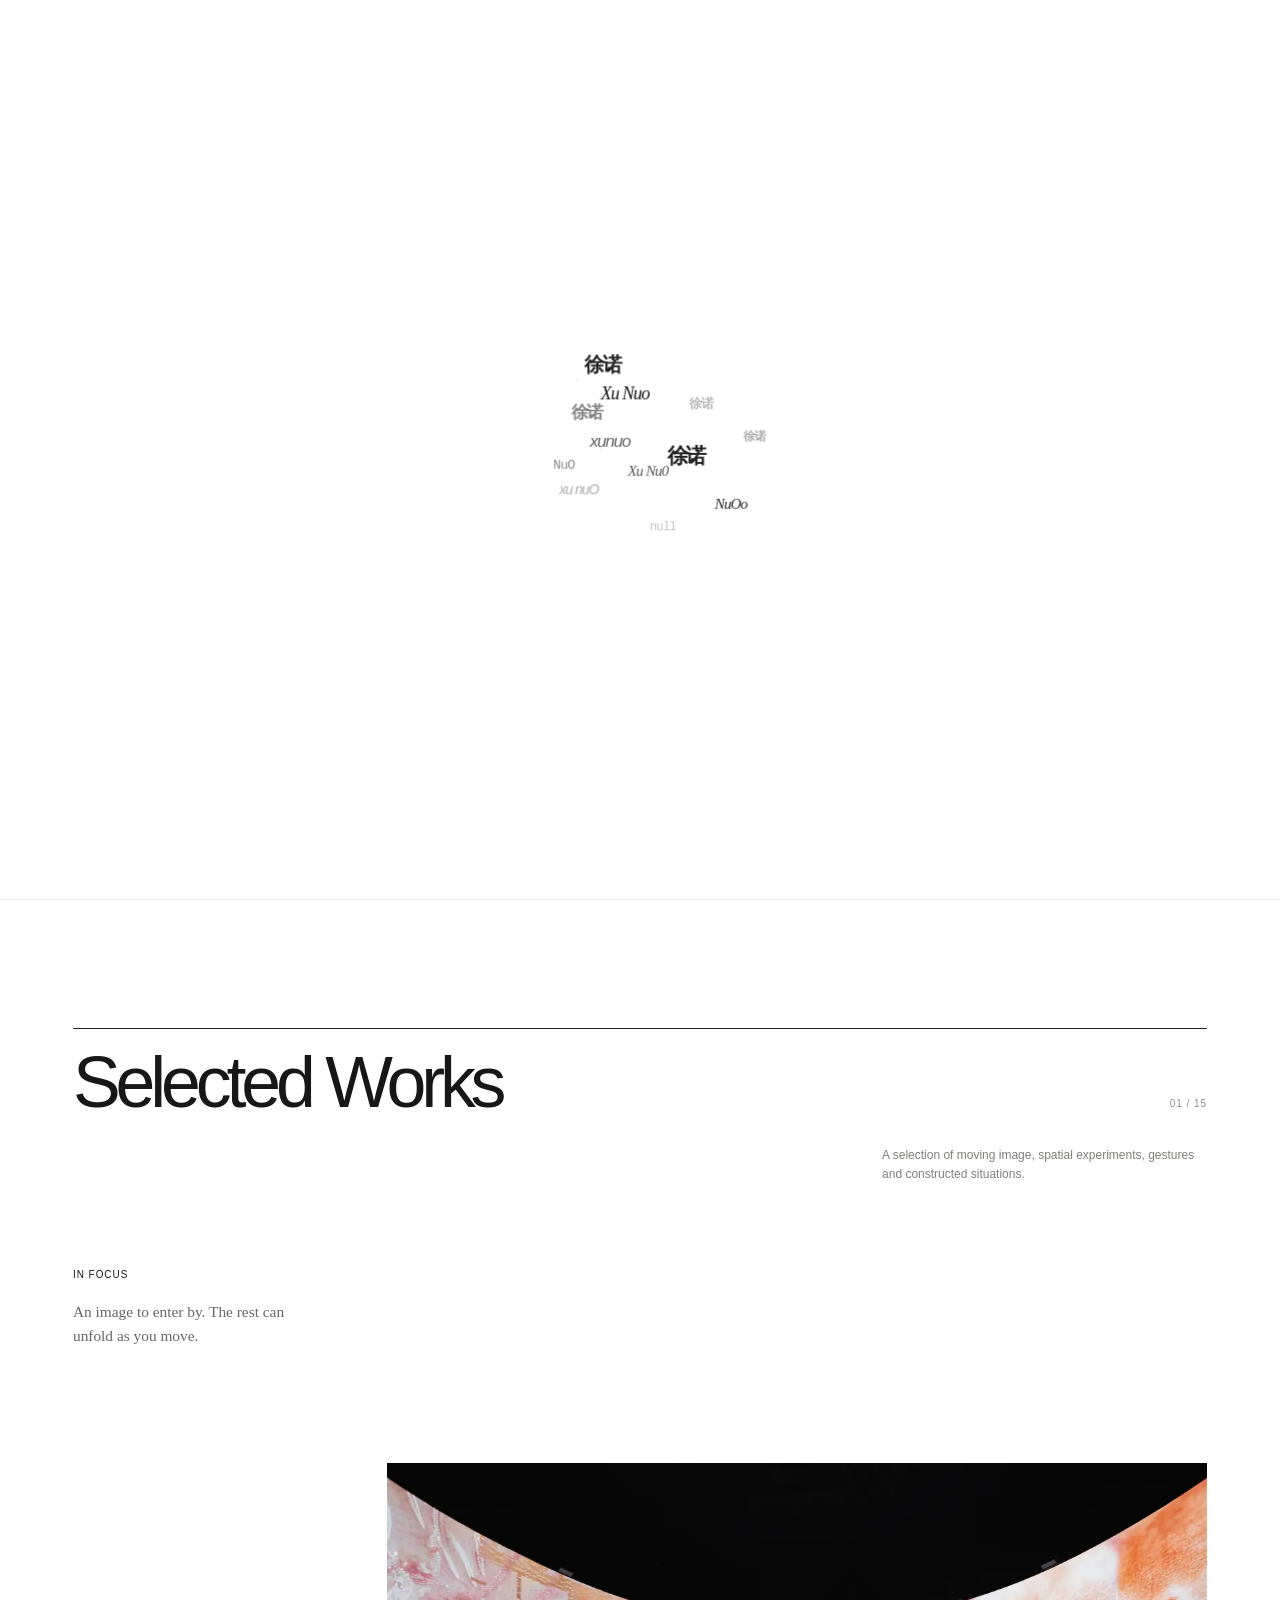
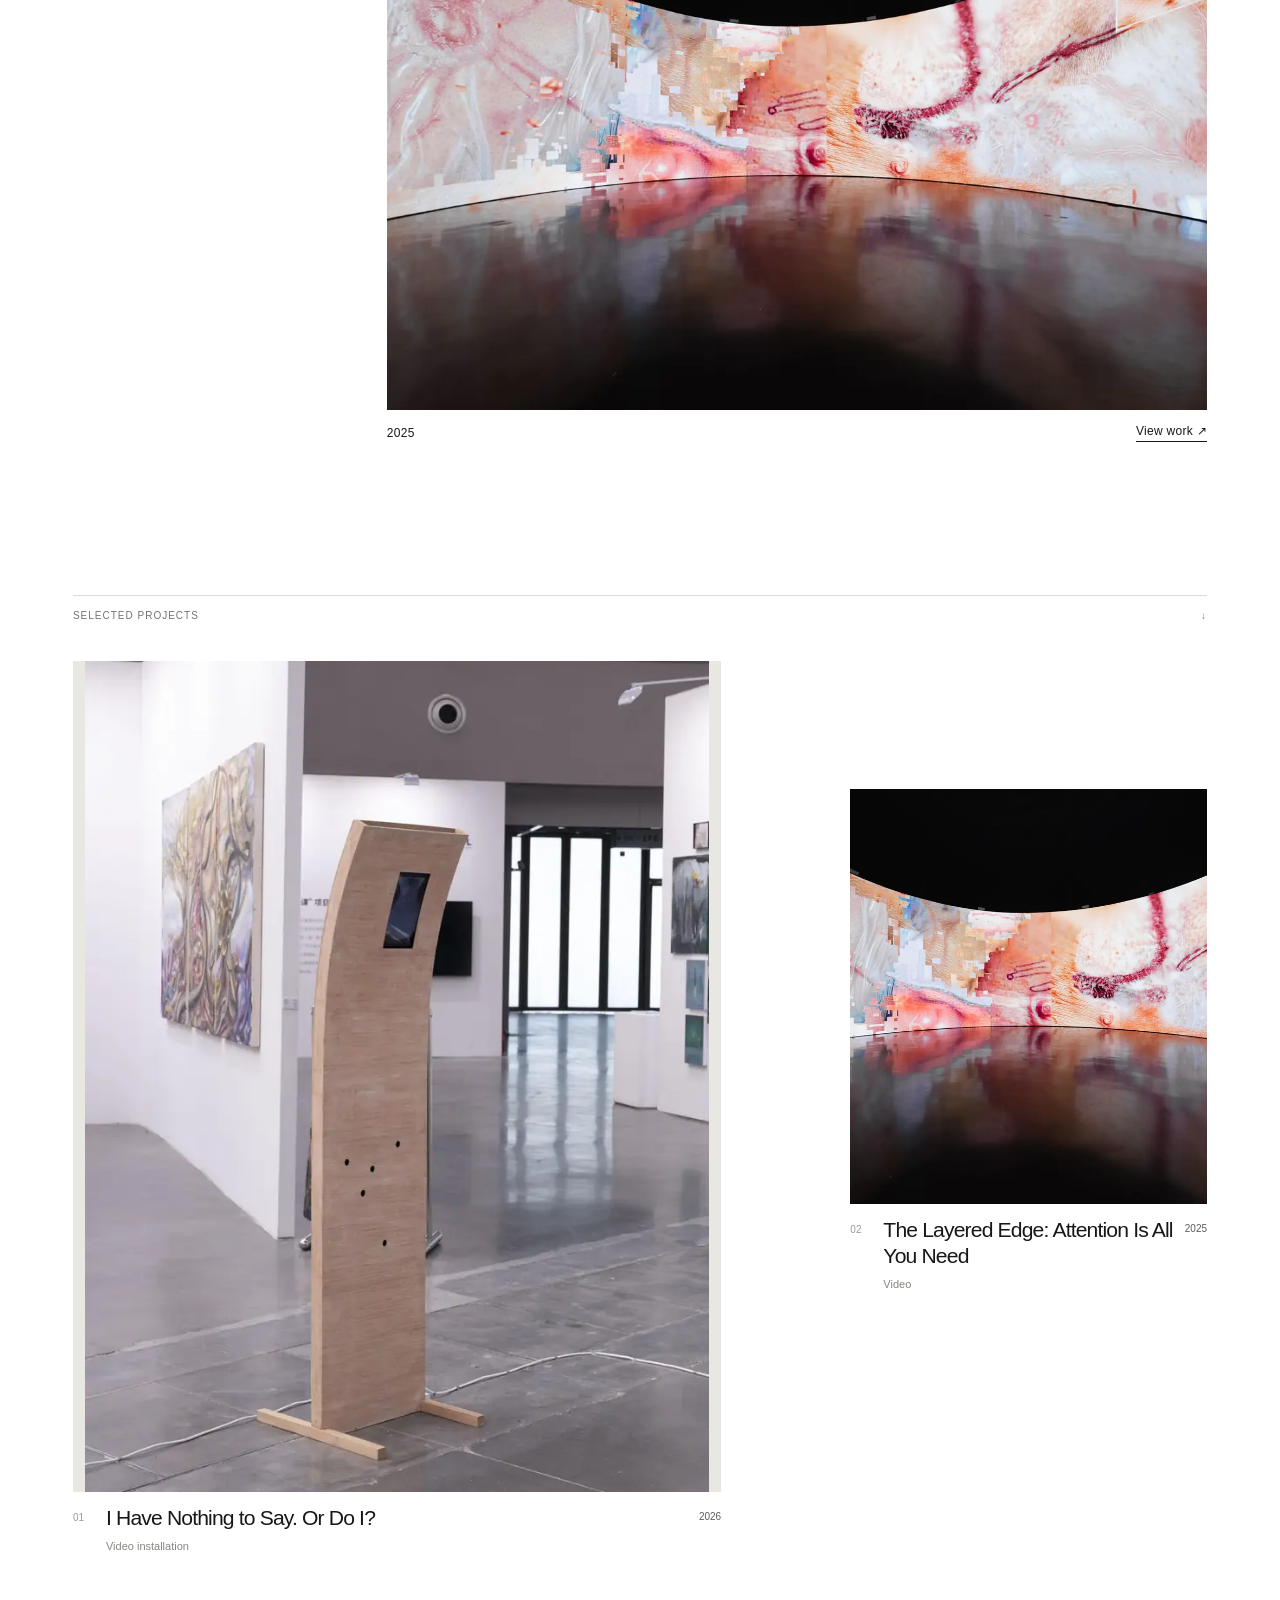
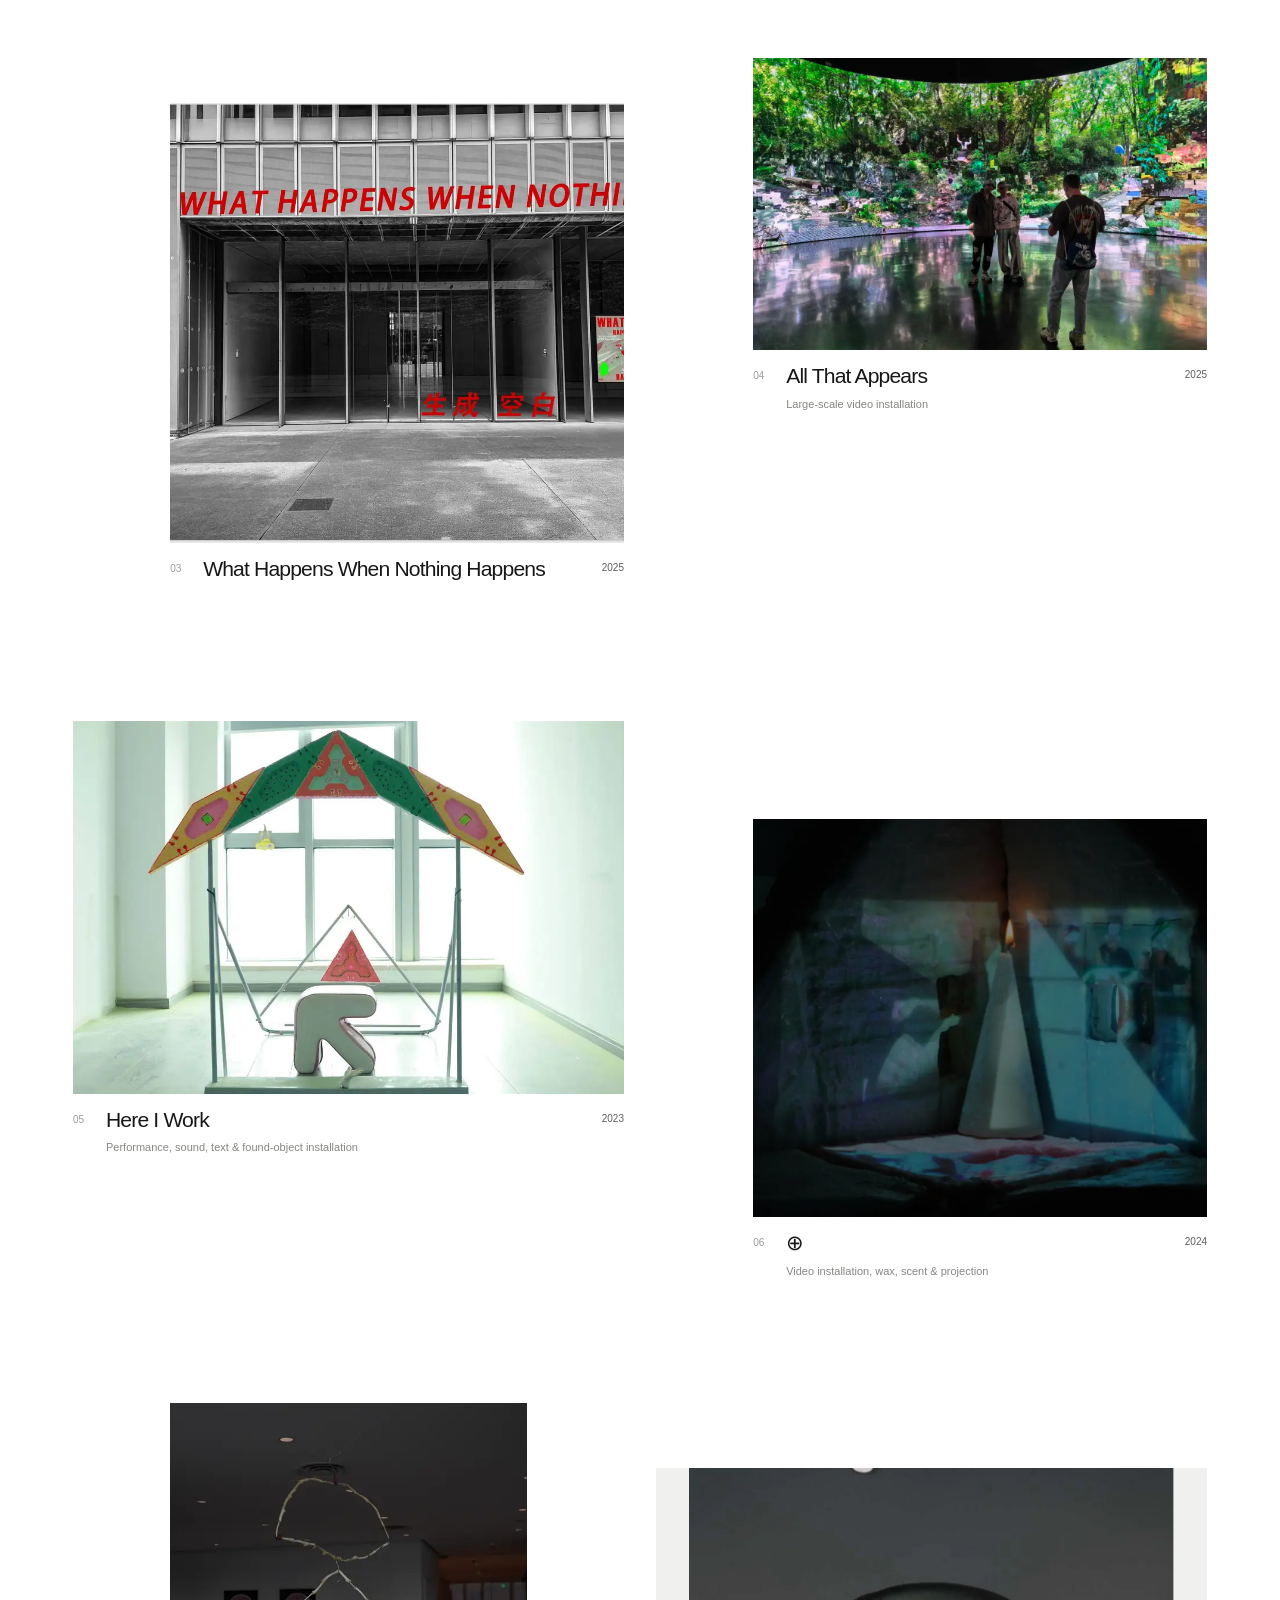
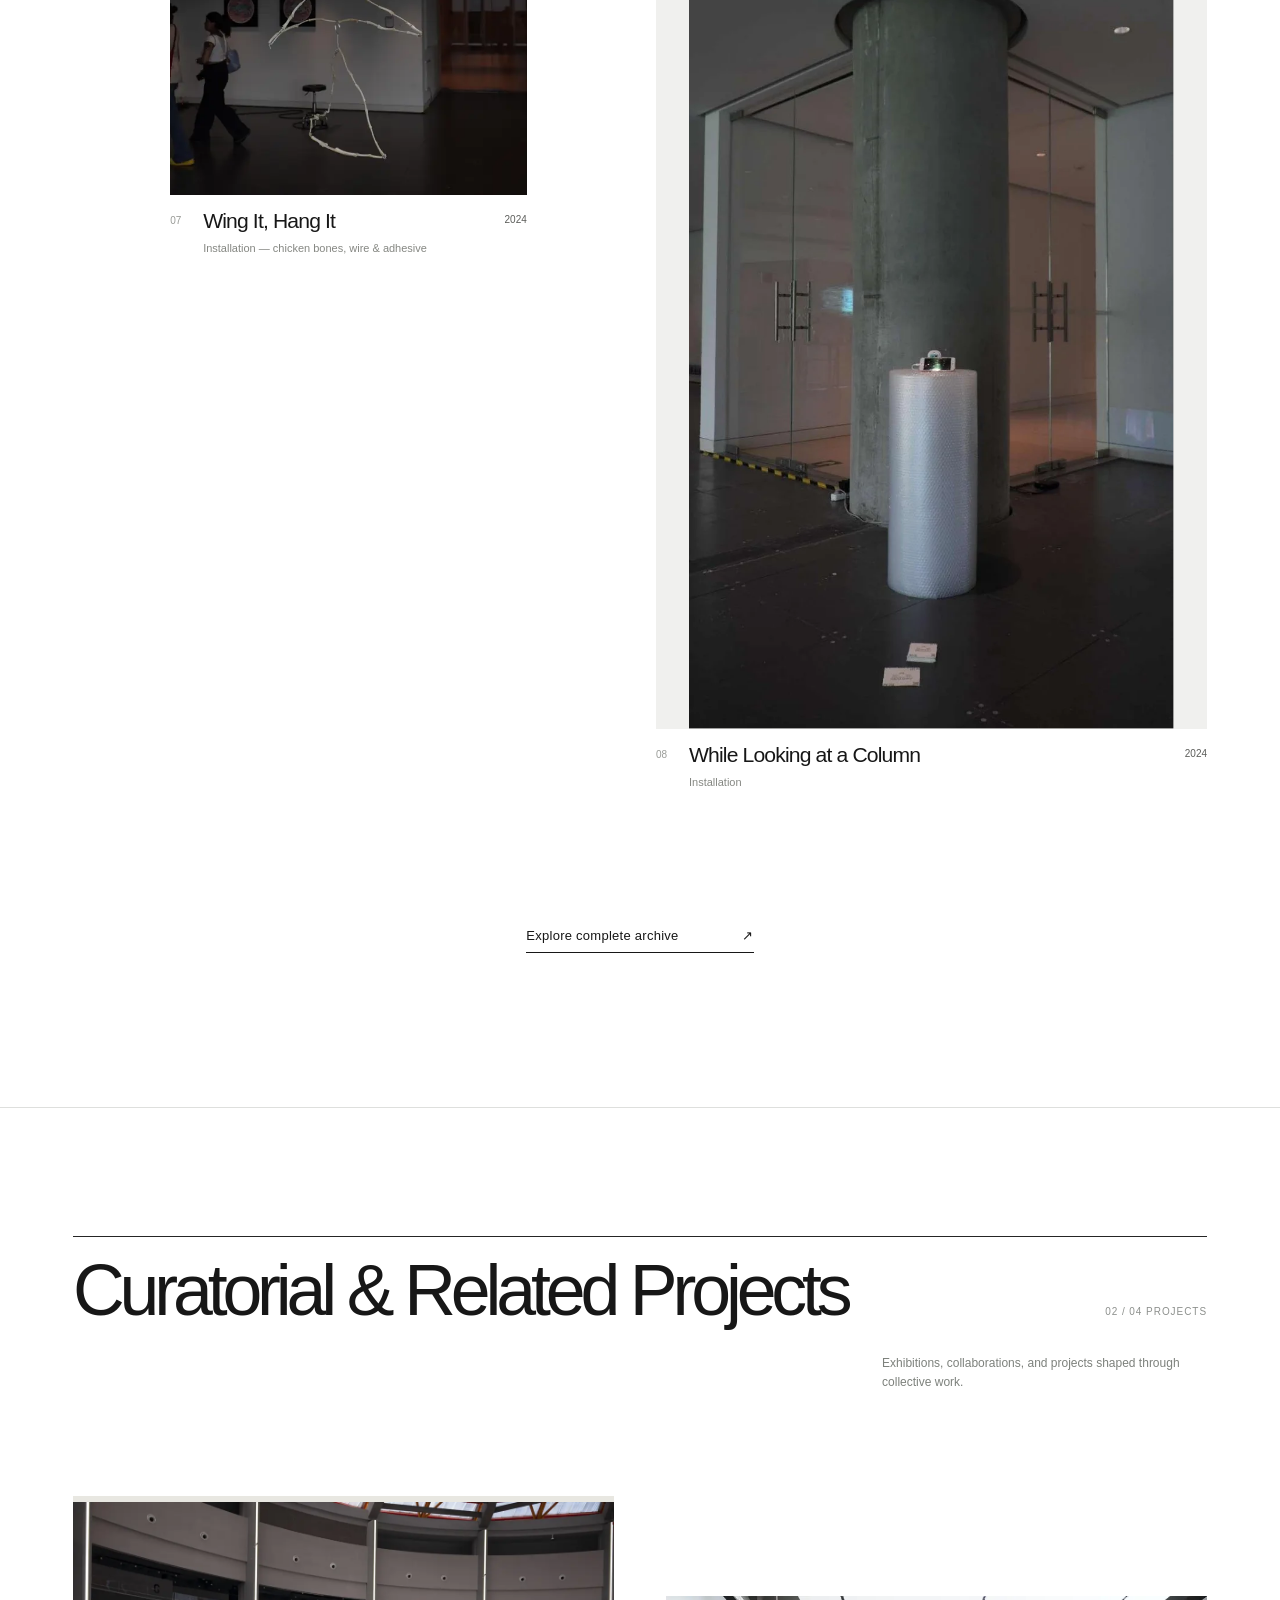
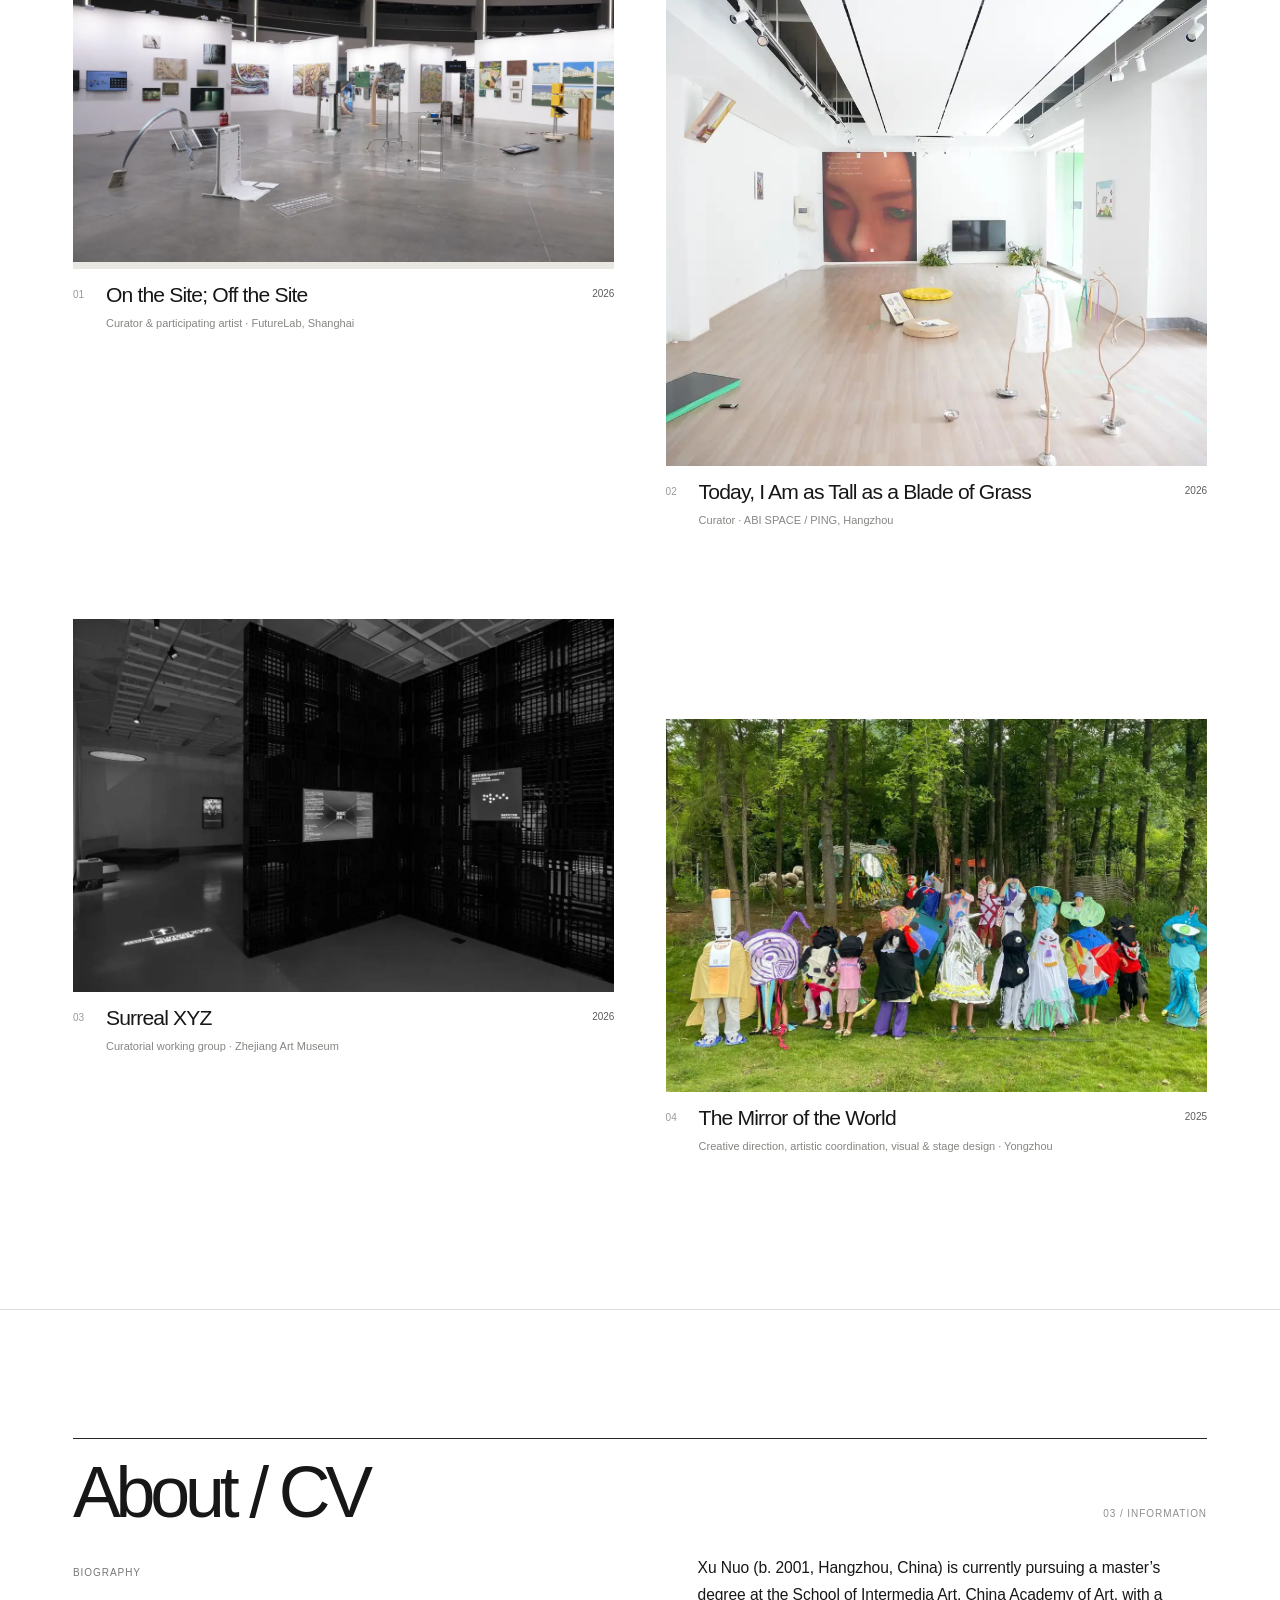
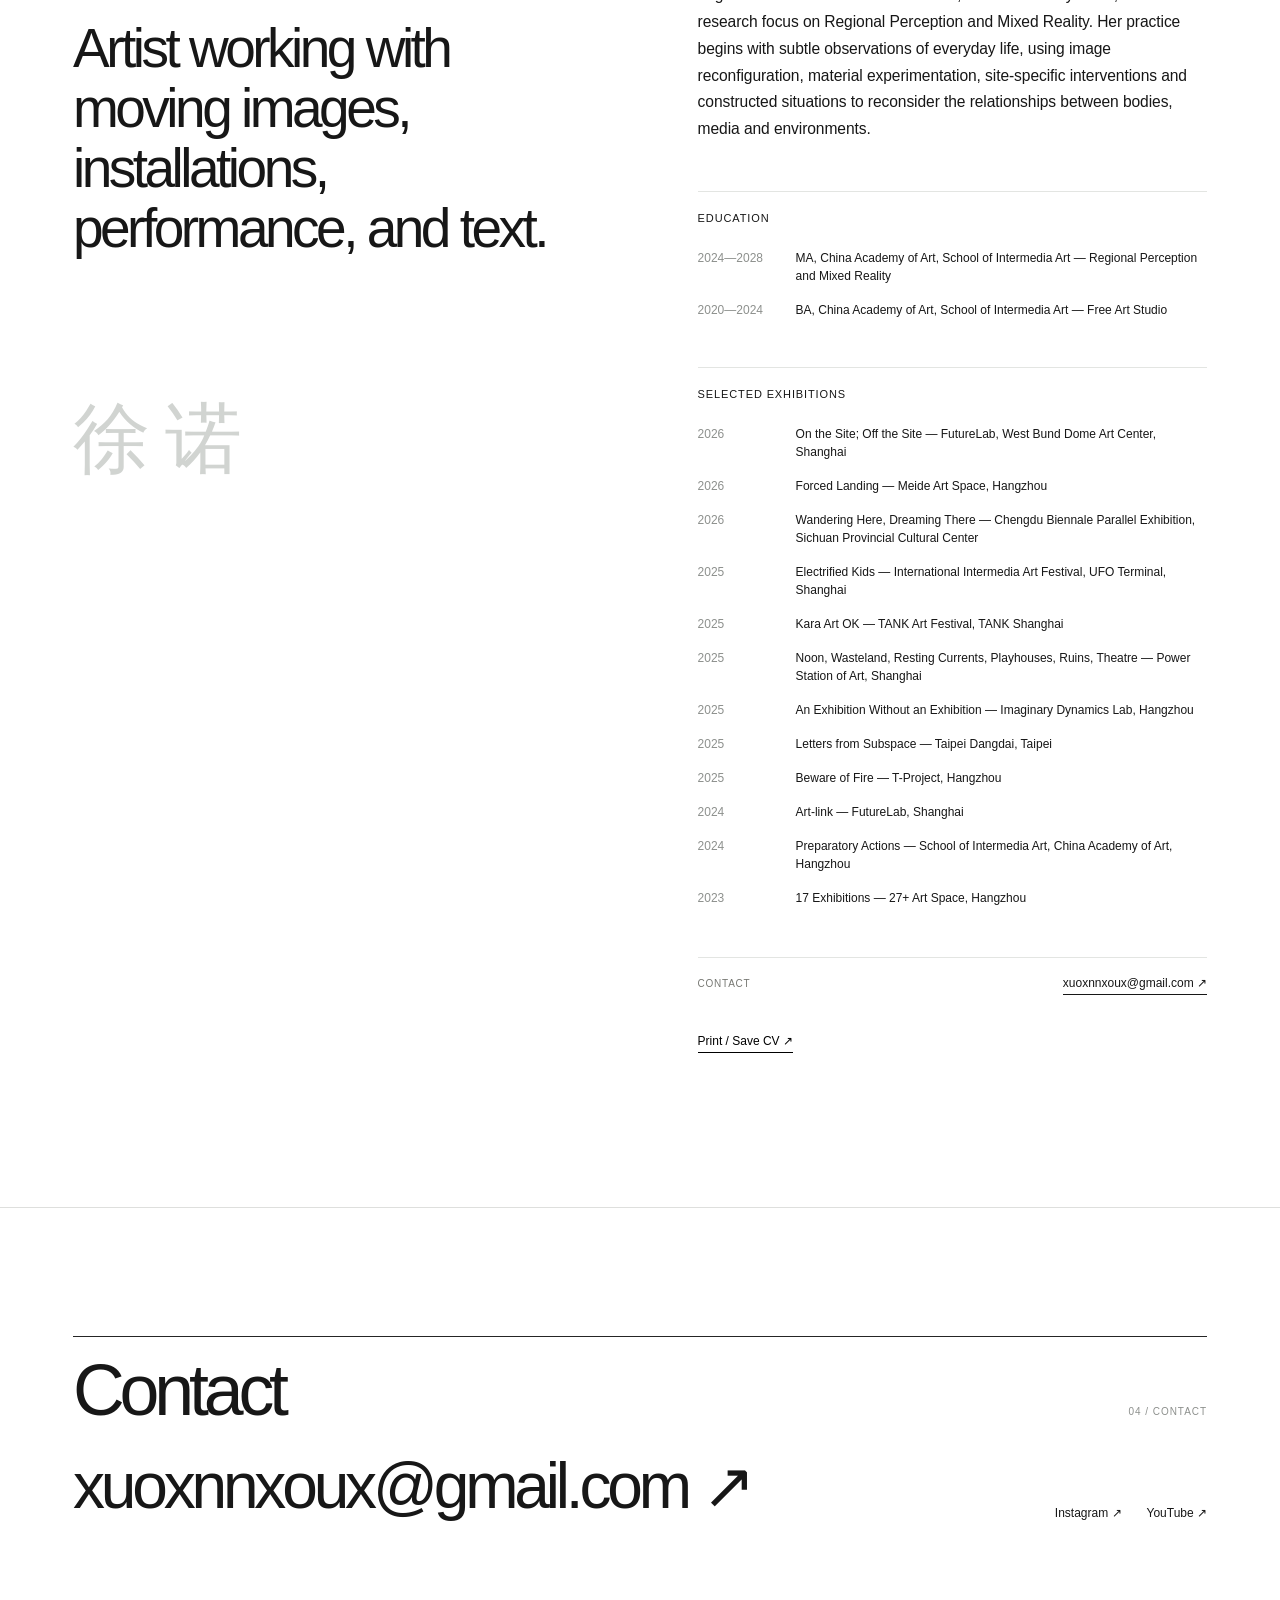
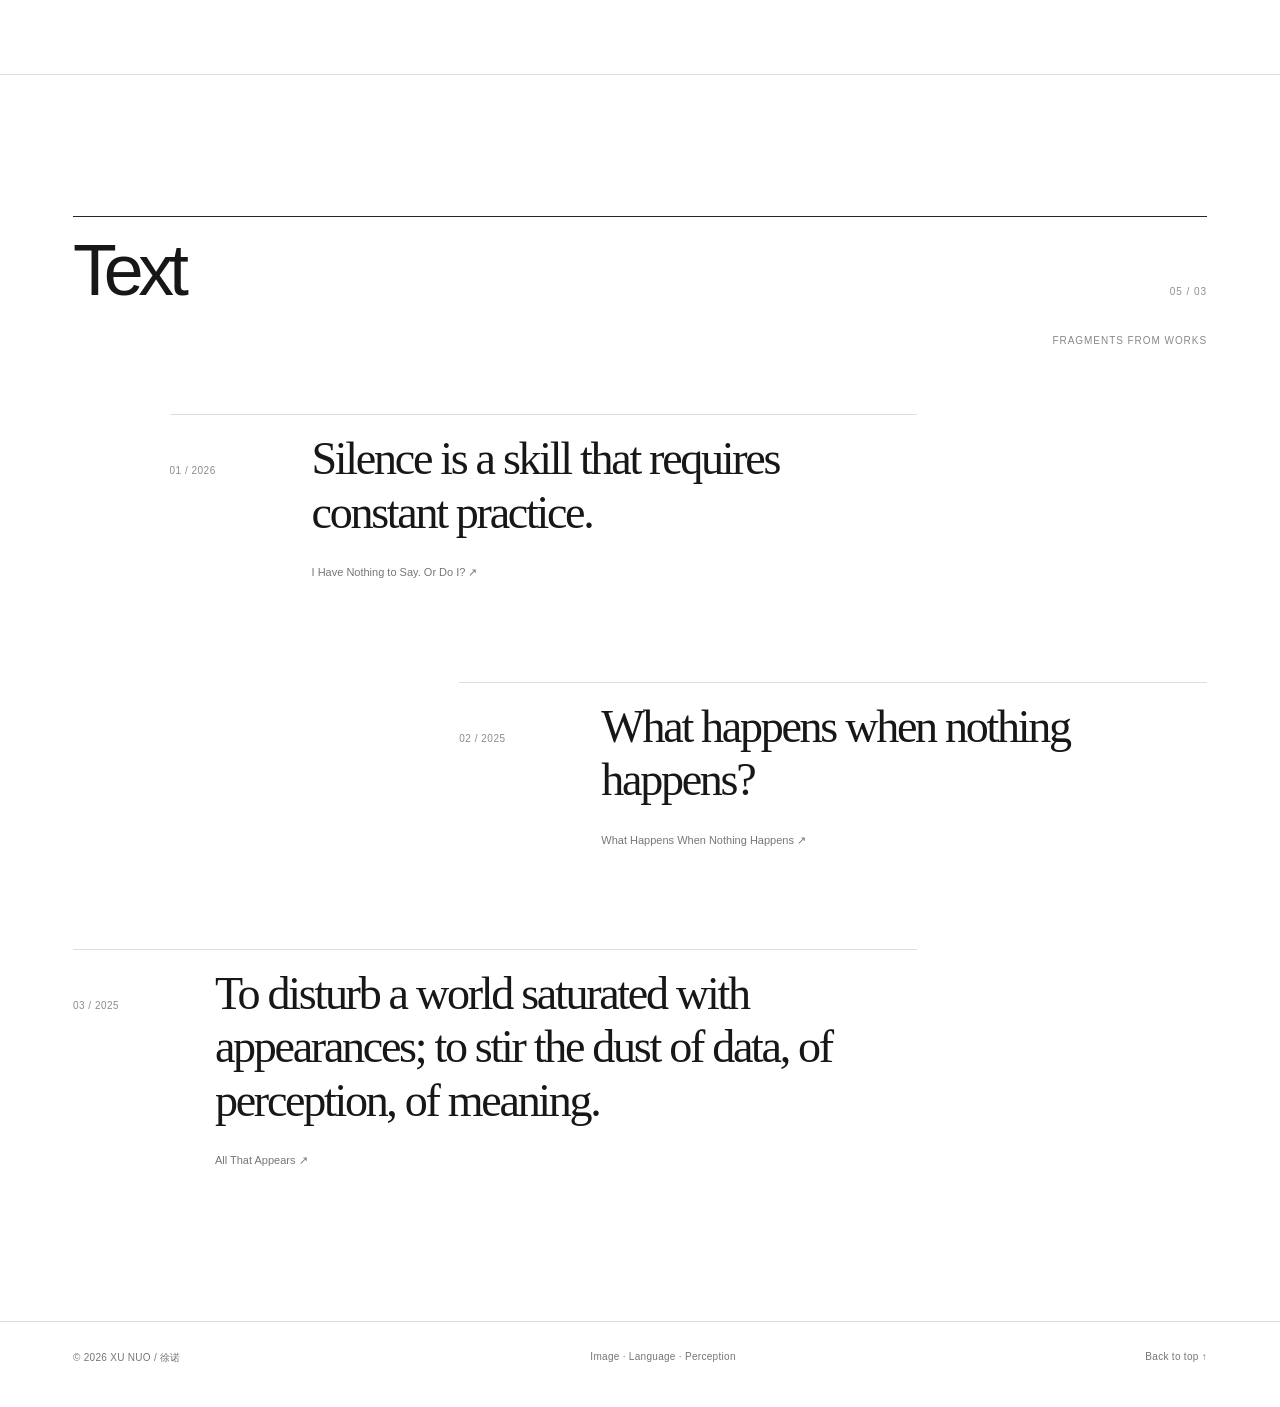
==== index.html @ 629e81f3 "Improve hover menu text wrapping" ====
<!doctype html>
<html lang="en">
<head>
  <meta charset="utf-8">
  <meta name="viewport" content="width=device-width, initial-scale=1">
  <meta name="theme-color" content="#ffffff">
  <meta name="description" content="Xu Nuo (徐诺) is an artist working across moving image, installation, performance, text and experimental curatorial practice.">
  <meta property="og:title" content="Xu Nuo / 徐诺 — Artist">
  <meta property="og:description" content="Works, curatorial projects, biography and selected exhibitions by Xu Nuo.">
  <meta property="og:image" content="https://xuunuuo.github.io/website/layered-edge.webp">
  <link rel="canonical" href="https://xuunuuo.github.io/website/">
  <link rel="icon" type="image/svg+xml" href="./favicon.svg">
  <link rel="stylesheet" href="./style.css?v=studio1">
  <link rel="stylesheet" href="./art-direction.css?v=names-03">
  <link rel="stylesheet" href="./name-field.css?v=names-03">
  <link rel="stylesheet" href="./content-v2.css?v=studio-v2">
  <link rel="stylesheet" href="./nav-directory.css?v=nav-20261118-02">
  <title>Xu Nuo / 徐诺 — Artist</title>
</head>
<body data-page="home">
<a class="skip" href="#works" data-i18n="skipWorks">Skip to works</a>
<header class="site-header">
  <a class="wordmark" href="./" aria-label="Xu Nuo home">XU NUO<span class="wordmark-cn">徐诺</span></a>
  <nav class="nav-spread" aria-label="Primary navigation">
    <div class="nav-item" data-nav-menu="works"><a href="#works" data-i18n="navWorks">Works</a><button class="nav-disclosure" type="button" aria-expanded="false" aria-label="Show works menu">＋</button><div class="nav-popover" id="nav-menu-works" hidden></div></div>
    <div class="nav-item" data-nav-menu="curatorial"><a href="#curatorial" data-i18n="navCuratorial">Curatorial</a><button class="nav-disclosure" type="button" aria-expanded="false" aria-label="Show curatorial menu">＋</button><div class="nav-popover" id="nav-menu-curatorial" hidden></div></div>
    <div class="nav-item" data-nav-menu="cv"><a href="#about" data-nav-en="CV / Contact" data-nav-zh="履历／联系">CV / Contact</a><button class="nav-disclosure" type="button" aria-expanded="false" aria-label="Show CV and contact menu">＋</button><div class="nav-popover nav-popover--compact" id="nav-menu-cv" hidden></div></div>
    <div class="nav-item" data-nav-menu="text"><a href="#texts" data-nav-en="Text" data-nav-zh="文本">Text</a><button class="nav-disclosure" type="button" aria-expanded="false" aria-label="Show text menu">＋</button><div class="nav-popover nav-popover--right" id="nav-menu-text" hidden></div></div>
  </nav>
  <button class="lang-toggle" type="button" aria-label="Toggle website language">中文</button>
</header>
<main>
  <section class="hero hero-namefield" aria-labelledby="hero-title">
    <h1 id="hero-title" class="sr-only">Xu Nuo / 徐诺 — artist portfolio</h1>
    <div class="hero-corners" aria-hidden="true">
      <span>ARTIST / XU NUO</span>
      <span>HANGZHOU · 2026</span>
    </div>
    <div class="name-field" id="name-field" aria-hidden="true">
      <div class="name-piece piece-01" style="--speed:.24"><span class="name-word han serif">徐诺</span></div>
      <div class="name-piece piece-02" style="--speed:-.21"><span class="name-word latin serif-italic">Xu Nuo</span></div>
      <div class="name-piece piece-03" style="--speed:.35"><span class="name-word han">徐诺</span></div>
      <div class="name-piece piece-04" style="--speed:-.36"><span class="name-word latin sans-italic">xunuo</span></div>
      <div class="name-piece piece-05" style="--speed:.43"><span class="name-word han serif">徐诺</span></div>
      <div class="name-piece piece-06" style="--speed:-.31"><span class="name-word latin serif-italic">Xu Nu0</span></div>
      <div class="name-piece piece-07" style="--speed:.22"><span class="name-word latin serif-italic">NuOo</span></div>
      <div class="name-piece piece-08" style="--speed:-.24"><span class="name-word latin mono">null</span></div>
      <div class="name-piece piece-09" style="--speed:.16"><span class="name-word han">徐诺</span></div>
      <div class="name-piece piece-10" style="--speed:-.17"><span class="name-word latin mono">NuO</span></div>
      <div class="name-piece piece-11" style="--speed:.26"><span class="name-word latin sans-italic">xu nuO</span></div>
      <div class="name-piece piece-12" style="--speed:-.19"><span class="name-word han serif">徐诺</span></div>
    </div>
    <div class="hero-bottomline">
      <p data-nav-en="Moving image · Installation · Performance · Text" data-nav-zh="影像 · 装置 · 行为 · 文本">Moving image · Installation · Performance · Text</p>
      <a class="scroll-link" href="#works" data-nav-en="SCROLL TO WORKS ↓" data-nav-zh="向下浏览作品 ↓">SCROLL TO WORKS ↓</a>
    </div>
  </section>

  <section class="portfolio-section" id="works">
    <div class="section-heading"><h2 data-i18n="worksHeading">Selected Works</h2><span class="small-index" id="works-count">01 / 14</span></div>
    <p class="section-note">A selection of moving image, spatial experiments, gestures and constructed situations.</p>
    <div class="featured-row">
      <div class="featured-aside"><span class="eyebrow" data-nav-en="IN FOCUS" data-nav-zh="当前呈现">IN FOCUS</span><p data-nav-en="An image to enter by. The rest can unfold as you move." data-nav-zh="先从一幅图像进入，其余的在滚动中慢慢展开。">An image to enter by. The rest can unfold as you move.</p></div>
      <a class="hero-feature" href="./project.html?id=layered-edge" aria-label="View featured artwork">
        <img src="./layered-edge.webp" alt="The Layered Edge: Attention Is All You Need, 2025" width="1200" height="800" fetchpriority="high">
        <span class="feature-caption"><span>2025</span><span data-i18n="viewWork">View work ↗</span></span>
      </a>
    </div>
    <div class="works-list-heading"><span data-nav-en="SELECTED PROJECTS" data-nav-zh="精选项目">SELECTED PROJECTS</span><span>↓</span></div>
    <div class="work-grid" id="work-grid"></div>
    <div class="archive-actions"><button type="button" id="archive-toggle" aria-expanded="false" hidden>View complete archive <span aria-hidden="true">↗</span></button></div>
  </section>

  <section class="portfolio-section curation-section" id="curatorial">
    <div class="section-heading"><h2 data-i18n="curatorialHeading">Curatorial &amp; Related Projects</h2><span class="small-index" data-i18n="curationIndex">02 / 04 PROJECTS</span></div>
    <p class="section-note">Exhibitions, collaborations, and projects shaped through collective work.</p>
    <div class="work-grid curatorial-grid" id="curatorial-grid"></div>
  </section>

  <section class="about-section" id="about">
    <div class="section-heading"><h2 data-i18n="aboutHeading">About / CV</h2><span class="small-index" data-i18n="infoIndex">03 / INFORMATION</span></div>
    <div class="about-columns">
      <div class="about-left"><p class="eyebrow" data-i18n="aboutTag">BIOGRAPHY</p><p class="about-lead" data-i18n="aboutLead">Artist working with moving images, installations, performance, and text.</p><span class="about-hanzi" aria-hidden="true">徐诺</span></div>
      <div class="about-right">
        <p data-i18n="aboutBody">Xu Nuo (b. 2001, Hangzhou, China) is currently pursuing a master's degree at the School of Intermedia Art, China Academy of Art, with a research focus on Regional Perception and Mixed Reality. Her practice begins with subtle observations of everyday life, using image reconfiguration, material experimentation, site-specific interventions and constructed situations to reconsider the relationships between bodies, media and environments.</p>
        <div class="cv-divider"></div><h3 id="education" data-i18n="educationLabel">Education</h3>
        <div class="cv-entry"><span>2024—2028</span><p data-i18n="eduMaster">MA, China Academy of Art, School of Intermedia Art — Regional Perception and Mixed Reality</p></div>
        <div class="cv-entry"><span>2020—2024</span><p data-i18n="eduBachelor">BA, China Academy of Art, School of Intermedia Art — Free Art Studio</p></div>
        <div class="cv-divider"></div><h3 id="exhibitions" data-i18n="exhibitionsLabel">Selected Exhibitions</h3><div id="exhibition-list"></div>
        <div class="cv-contact-inline"><span data-nav-en="Contact" data-nav-zh="联系方式">Contact</span><a href="mailto:xuoxnnxoux@gmail.com">xuoxnnxoux@gmail.com ↗</a></div>
        <div class="print-row"><button type="button" class="text-action" onclick="window.print()" data-i18n="printCV">Print / Save CV ↗</button></div>
      </div>
    </div>
  </section>
  <section class="contact-section" id="contact">
    <div class="section-heading"><h2 data-i18n="contactHeading">Contact</h2><span class="small-index" data-i18n="contactIndex">04 / CONTACT</span></div>
    <div class="contact-inner"><a class="contact-email" href="mailto:xuoxnnxoux@gmail.com">xuoxnnxoux@gmail.com <span aria-hidden="true">↗</span></a><div class="contact-social"><a href="https://www.instagram.com/xunuo_ounux/" target="_blank" rel="noopener">Instagram ↗</a><a href="https://www.youtube.com/@XuNuO-nuuo" target="_blank" rel="noopener">YouTube ↗</a></div></div>
  </section>
  <section class="texts-section" id="texts" aria-labelledby="texts-heading">
    <div class="section-heading"><h2 id="texts-heading" data-nav-en="Text" data-nav-zh="文本">Text</h2><span class="small-index">05 / 03</span></div>
    <div class="texts-intro"><span class="eyebrow" data-nav-en="FRAGMENTS FROM WORKS" data-nav-zh="作品中的文本片段">FRAGMENTS FROM WORKS</span></div>
    <div class="text-fragments">
      <a class="text-fragment" href="./project.html?id=silence">
        <span class="text-index">01 / 2026</span><p data-nav-en="Silence is a skill that requires constant practice." data-nav-zh="沉默是一项需要反复训练的技能。">Silence is a skill that requires constant practice.</p>
        <span class="text-source" data-nav-en="I Have Nothing to Say. Or Do I? ↗" data-nav-zh="《沉默练习》 ↗">I Have Nothing to Say. Or Do I? ↗</span>
      </a>
      <a class="text-fragment" href="./project.html?id=nothing-happens">
        <span class="text-index">02 / 2025</span><p data-nav-en="What happens when nothing happens?" data-nav-zh="当什么也没有发生时，会发生什么？">What happens when nothing happens?</p>
        <span class="text-source" data-nav-en="What Happens When Nothing Happens ↗" data-nav-zh="《生成空白》 ↗">What Happens When Nothing Happens ↗</span>
      </a>
      <a class="text-fragment" href="./project.html?id=all-that-appears">
        <span class="text-index">03 / 2025</span><p data-nav-en="To disturb a world saturated with appearances; to stir the dust of data, of perception, of meaning." data-nav-zh="搅动一个被表象充满的世界；搅动数据、感知与意义的尘埃。">To disturb a world saturated with appearances; to stir the dust of data, of perception, of meaning.</p>
        <span class="text-source" data-nav-en="All That Appears ↗" data-nav-zh="《一切所现》 ↗">All That Appears ↗</span>
      </a>
    </div>
  </section>
</main>
<dialog id="image-viewer"><button type="button" class="viewer-close" aria-label="Close image">×</button><img alt=""></dialog>
<footer><span>© <span id="footer-year">2026</span> XU NUO / 徐诺</span><span data-i18n="footerText">Image · Language · Perception</span><a href="#hero-title" data-i18n="backToTop">Back to top ↑</a></footer>
<script src="./data.js?v=studio-content-20261118-02"></script>
<script type="module" src="./app.js?v=studio-20261118-03"></script>
<script type="module" src="./nav-directory.js?v=nav-20261118-02"></script>
<script type="module" src="./art-direction.js?v=names-03"></script>
<script type="module" src="./name-field.js?v=names-03"></script>
<script type="module" src="./site-content-v2.mjs?v=studio-v2"></script>
</body></html>
---- style.css ----
:root{--paper:#f6f5f1;--ink:#141414;--muted:#6f6d68;--hair:#c9c8c2;--soft:#e8e6de;--max:1600px}*{box-sizing:border-box}html{scroll-behavior:smooth}body{margin:0;background:var(--paper);color:var(--ink);font-family:Arial,Helvetica,"PingFang SC","Microsoft Yahei",sans-serif;-webkit-font-smoothing:antialiased}a{color:inherit;text-decoration:none}button{font:inherit}.skip{position:absolute;top:-60px;left:10px;background:#fff;padding:12px;z-index:5}.skip:focus{top:10px}.site-header{height:82px;display:flex;justify-content:space-between;align-items:center;padding:0 clamp(22px,4.2vw,80px);border-bottom:1px solid var(--hair);background:var(--paper);position:sticky;top:0;z-index:10}.wordmark{font-size:17px;font-weight:700;letter-spacing:-.065em;white-space:nowrap}.wordmark-cn{font-size:11px;margin-left:12px;font-weight:400;letter-spacing:.06em}.site-header nav{display:flex;align-items:center;gap:clamp(14px,2.1vw,37px)}nav a,nav button{font-size:12px;letter-spacing:.035em;white-space:nowrap}nav a:hover,nav a:focus,.text-action:hover{opacity:.52}nav button{border:1px solid var(--ink);padding:7px 9px;background:transparent;cursor:pointer}main{max-width:var(--max);margin:auto}.hero{padding:29px clamp(22px,4.2vw,80px) 72px;border-bottom:1px solid var(--hair)}.hero-top{display:flex;justify-content:space-between;gap:20px}.eyebrow,.small-index{font-size:10px;line-height:1.5;letter-spacing:.075em;text-transform:uppercase}.hero h1{font-size:clamp(106px,16.5vw,280px);font-weight:400;line-height:.93;letter-spacing:-.105em;white-space:nowrap;margin:88px 0 64px;font-family:Arial,Helvetica,sans-serif}.hero h1 span{color:#b2aaa0}.hero-bottom{display:grid;grid-template-columns:1fr 1fr;align-items:end;gap:70px}.hero-hanzi{font-family:serif;font-size:clamp(30px,4.5vw,78px);font-weight:400;letter-spacing:.16em}.hero-intro{font-size:clamp(17px,1.5vw,24px);line-height:1.37;max-width:640px;margin:0;letter-spacing:-.015em}.portfolio-section,.about-section,.contact-section{padding:90px clamp(22px,4.2vw,80px) 140px;border-bottom:1px solid var(--hair);scroll-margin-top:80px}.section-heading{display:flex;justify-content:space-between;align-items:baseline;gap:15px;border-top:1px solid var(--ink);padding-top:13px;margin-bottom:58px}.section-heading h2{font-weight:500;font-size:clamp(24px,3vw,44px);letter-spacing:-.065em;line-height:1.12;margin:0}.small-index{color:var(--muted)}.work-grid{display:grid;grid-template-columns:repeat(2,minmax(0,1fr));column-gap:clamp(18px,3.5vw,68px);row-gap:76px}.work-card{display:block;min-width:0}.work-card:first-child{grid-column:span 2}.card-img{background:#e7e5df;overflow:hidden;position:relative;display:flex;align-items:center;justify-content:center;aspect-ratio:1.4}.work-card:first-child .card-img{aspect-ratio:2.1}.work-card:nth-child(4n+2) .card-img{aspect-ratio:1.2}.work-card:nth-child(4n+3) .card-img{aspect-ratio:1.57}.card-img img{width:100%;height:100%;display:block;object-fit:cover;transition:transform .55s ease,filter .55s ease}.work-card:hover img{transform:scale(1.025);filter:contrast(1.035)}.card-meta{display:grid;grid-template-columns:1fr auto;gap:20px;padding-top:13px}.card-title{font-size:clamp(19px,2.2vw,31px);letter-spacing:-.045em;line-height:1.13;font-weight:400;margin:0}.card-sub{font-size:12px;color:var(--muted);margin-top:7px;line-height:1.55}.card-year{font-size:12px}.curation-section{padding-top:100px}.curatorial-grid .work-card:first-child{grid-column:auto}.curatorial-grid .card-img,.curatorial-grid .work-card:first-child .card-img{aspect-ratio:1.42}.about-columns{display:grid;grid-template-columns:1fr 1.3fr;column-gap:15%}.about-lead{font-size:clamp(30px,3.8vw,62px);line-height:1.06;letter-spacing:-.055em;max-width:540px;margin:36px 0}.about-right>p{font-size:17px;line-height:1.68;margin:0 0 40px;max-width:720px}.cv-divider{border-top:1px solid var(--hair);margin:43px 0 16px}.about-right h3{font-size:12px;font-weight:500;text-transform:uppercase;letter-spacing:.08em;margin:0 0 25px}.cv-entry{display:grid;grid-template-columns:90px 1fr;gap:20px;font-size:13px;line-height:1.5;margin:0 0 16px}.cv-entry span{color:var(--muted)}.cv-entry p{margin:0}.print-row{margin-top:35px}.text-action{background:none;border:0;border-bottom:1px solid currentColor;padding:4px 0;cursor:pointer;font-size:13px}.contact-section{padding-bottom:150px}.contact-inner{display:flex;justify-content:space-between;gap:20px;flex-wrap:wrap}.contact-email{font-size:clamp(23px,4vw,58px);letter-spacing:-.065em;word-break:break-word}.contact-email:hover{opacity:.5}.contact-social{display:flex;gap:30px;align-items:end;font-size:13px}footer{max-width:var(--max);margin:auto;padding:26px clamp(22px,4.2vw,80px) 45px;display:flex;justify-content:space-between;gap:25px;font-size:10px;letter-spacing:.03em}.project-return{padding:48px clamp(22px,4.2vw,80px) 0;font-size:12px}.project-return a{border-bottom:1px solid currentColor}.project-head{padding:92px clamp(22px,4.2vw,80px) 65px;display:grid;grid-template-columns:100px 1fr;gap:30px}.project-number{font-size:12px;color:var(--muted);padding-top:15px}.project-head h1{font-size:clamp(46px,6.5vw,115px);max-width:1200px;line-height:1.01;font-weight:400;letter-spacing:-.075em;margin:0}.project-subtitle{font-size:13px;margin:26px 0 0;color:var(--muted)}.project-hero{margin:0 clamp(22px,4.2vw,80px);background:#e6e5df;display:flex;align-items:center;justify-content:center;min-height:330px}.project-hero img{width:100%;height:auto;max-height:86vh;display:block;object-fit:contain}.project-details{display:grid;grid-template-columns:1fr 1.6fr;gap:8%;padding:90px clamp(22px,4.2vw,80px) 90px}.project-details h2{font-size:11px;letter-spacing:.09em;text-transform:uppercase;font-weight:500;margin:5px 0}.project-details p{font-size:clamp(17px,1.8vw,24px);line-height:1.55;letter-spacing:-.017em;margin:0 0 25px;max-width:840px}.project-gallery{display:grid;grid-template-columns:1fr 1fr;gap:26px;margin:0 clamp(22px,4.2vw,80px) 110px}.project-gallery figure{background:#e6e5df;margin:0;min-width:0}.project-gallery img{width:100%;display:block;object-fit:contain}.project-gallery figure:first-child:nth-last-child(odd){grid-column:span 2}.project-next{border-top:1px solid var(--ink);padding:55px clamp(22px,4.2vw,80px) 110px}.project-next .eyebrow{display:block;margin-bottom:25px}.project-next a{font-size:clamp(35px,5vw,80px);letter-spacing:-.065em}.project-next a:hover{opacity:.56}@media(max-width:820px){.site-header{height:auto;min-height:76px;align-items:flex-start;padding-top:22px;padding-bottom:20px;gap:20px}.site-header nav{flex-wrap:wrap;justify-content:flex-end;row-gap:13px}.hero h1{margin:92px 0 56px;font-size:clamp(88px,18vw,160px)}.hero-bottom{gap:24px}.portfolio-section,.about-section,.contact-section{padding-top:65px;padding-bottom:95px}.work-grid{row-gap:50px}.about-columns{gap:50px;grid-template-columns:1fr}.about-lead{max-width:620px}.project-head{grid-template-columns:1fr;gap:12px;padding-top:60px}.project-details{grid-template-columns:1fr;gap:28px}}@media(max-width:600px){.site-header{flex-direction:column;align-items:stretch;gap:16px;padding-bottom:14px}.site-header nav{justify-content:space-between;gap:11px}.site-header nav a{font-size:11px}.wordmark{font-size:17px}.hero{padding-top:22px;padding-bottom:55px}.hero-top .hero-right{display:none}.hero h1{font-size:clamp(75px,18vw,110px);margin:100px 0 60px;letter-spacing:-.09em}.hero-bottom{grid-template-columns:1fr;gap:23px}.hero-hanzi{font-size:39px}.hero-intro{font-size:18px}.section-heading{margin-bottom:36px}.work-grid{grid-template-columns:1fr;row-gap:42px}.work-card:first-child{grid-column:auto}.work-card:first-child .card-img,.card-img,.work-card:nth-child(4n+2) .card-img,.work-card:nth-child(4n+3) .card-img{aspect-ratio:1.25}.card-title{font-size:23px}.about-lead{font-size:36px}.about-right>p{font-size:15px}.contact-email{font-size:29px}.project-head h1{font-size:49px}.project-hero{min-height:180px}.project-details{padding-top:60px;padding-bottom:50px}.project-gallery{grid-template-columns:1fr;gap:18px}.project-gallery figure:first-child:nth-last-child(odd){grid-column:auto}footer{flex-wrap:wrap}}@media(prefers-reduced-motion:reduce){html{scroll-behavior:auto}.card-img img{transition:none}}@media print{.site-header nav,.hero,.portfolio-section,.contact-section,.print-row,.project-next,footer{display:none!important}.about-section{padding:0;border:0}.about-columns{grid-template-columns:1fr 2fr}.about-lead{font-size:25px}body{background:white}}
.work-card:first-child .card-img img{object-fit:contain}
a:focus-visible,button:focus-visible{outline:2px solid #262626;outline-offset:4px}
/* Editorial layout */
:root{--paper:#f5f4f0;--ink:#20201e;--muted:#686862;--accent:#b6422b;--max:1680px}
::selection{background:var(--accent);color:white}
.hero{display:grid;grid-template-columns:1fr 1fr;column-gap:5%;padding-bottom:58px}
.hero-top{grid-column:1/-1}.hero h1{grid-column:1/-1;margin:48px 0 35px;font-size:clamp(100px,16vw,250px);letter-spacing:-.09em}.hero h1 span{color:var(--accent)}
.hero-feature{grid-column:2;grid-row:3;display:block;position:relative}.hero-feature>img{width:100%;height:auto;aspect-ratio:1.5;object-fit:contain;display:block}.hero-feature>span{display:flex;justify-content:space-between;font-size:10px;letter-spacing:.08em;margin-top:12px}.hero-feature:hover>span{color:var(--accent)}
.hero-bottom{grid-column:1;grid-row:3;display:flex;flex-direction:column;align-items:flex-start;justify-content:space-between;gap:28px;padding:5px 0 24px}.hero-hanzi{font-size:42px;letter-spacing:.25em}.hero-intro{max-width:440px;font-size:clamp(17px,1.6vw,23px);line-height:1.5}
.portfolio-section,.about-section,.contact-section{padding-top:65px;padding-bottom:100px}.section-heading{margin-bottom:40px}.section-heading h2{font-size:clamp(26px,3vw,42px)}
.work-grid{gap:66px 4%}.work-card:first-child{grid-column:auto}.card-img,.work-card:first-child .card-img,.work-card:nth-child(4n+2) .card-img,.work-card:nth-child(4n+3) .card-img{aspect-ratio:1.36;background:#e8e7e1}.card-img img{object-fit:contain}.card-meta{grid-template-columns:24px 1fr auto;gap:12px}.card-number{font-size:10px;color:var(--accent);padding-top:5px;font-variant-numeric:tabular-nums}.card-title{font-size:clamp(20px,2vw,29px);line-height:1.18}.card-year{padding-top:4px}.card-open{position:absolute;bottom:12px;right:12px;background:var(--paper);width:30px;height:30px;display:grid;place-items:center;border-radius:50%;opacity:0;transform:translateY(5px);transition:.2s}.work-card:hover .card-open,.work-card:focus-visible .card-open{opacity:1;transform:none}.curatorial-grid .card-img,.curatorial-grid .work-card:first-child .card-img{aspect-ratio:1.45}
.image-zoom{border:0;padding:0;display:block;width:100%;background:transparent;cursor:zoom-in}.project-hero{min-height:0}.project-gallery figcaption{padding:12px 0;background:var(--paper);font-size:10px;letter-spacing:.08em;color:var(--muted)}.project-head h1{overflow-wrap:anywhere}.project-subtitle{line-height:1.6}.project-details p{font-size:clamp(18px,1.6vw,23px);line-height:1.7}.project-gallery{align-items:start}.project-next a{line-height:1.15}.project-number{color:var(--accent)}
html[lang="zh-CN"] .hero-intro{line-height:1.8}html[lang="zh-CN"] .card-title,html[lang="zh-CN"] .section-heading h2,html[lang="zh-CN"] .project-head h1{letter-spacing:.01em}html[lang="zh-CN"] .about-lead{line-height:1.4;letter-spacing:0}html[lang="zh-CN"] .project-details p{line-height:1.9;letter-spacing:.015em}
[hidden]{display:none!important}.viewer-open{overflow:hidden}#image-viewer{border:0;background:transparent;padding:50px 12px 12px;max-width:98vw;max-height:98vh;overflow:visible}#image-viewer::backdrop{background:rgba(14,14,13,.95)}#image-viewer>img{max-width:94vw;max-height:83vh;object-fit:contain;display:block}.viewer-close{position:absolute;right:4px;top:0;color:white;background:transparent;border:1px solid #777;width:42px;height:42px;font-size:28px;cursor:pointer}
@media(max-width:820px){.hero h1{margin:45px 0 38px}.hero{column-gap:7%}.hero-bottom{padding:0}.hero-hanzi{font-size:30px}.hero-intro{font-size:16px}.project-head{padding-top:45px}.site-header{position:relative}.portfolio-section,.about-section,.contact-section{scroll-margin-top:24px}.about-columns{gap:20px}}
@media(max-width:600px){.hero{display:flex;flex-direction:column;padding-bottom:38px}.hero h1{font-size:24vw;margin:40px 0 32px}.hero-feature{order:3;margin-top:30px}.hero-bottom{display:block}.hero-hanzi{display:none}.hero-intro{font-size:17px;max-width:100%}.hero-feature>span{font-size:9px}.portfolio-section,.about-section,.contact-section{padding-top:42px;padding-bottom:64px}.section-heading{margin-bottom:28px}.small-index{font-size:9px}.work-grid{gap:36px}.card-title{font-size:22px}.card-sub{font-size:11px}.card-meta{gap:8px;grid-template-columns:20px 1fr auto}.project-head h1{font-size:clamp(34px,10vw,49px);line-height:1.08}.project-head{padding-bottom:35px}.project-return{padding-top:28px}.project-details{padding-top:38px}.project-gallery{margin-bottom:55px}.project-next{padding-top:30px;padding-bottom:55px}.project-next a{font-size:32px}.contact-email{font-size:clamp(19px,6.7vw,29px);letter-spacing:-.045em}.cv-entry{grid-template-columns:70px 1fr;gap:12px}.about-lead{margin-top:20px}.contact-social{margin-top:15px}.card-open{opacity:1;transform:none}.site-header nav{gap:7px}.site-header nav a{font-size:10px}footer{font-size:9px}}
@media(prefers-reduced-motion:reduce){*,*::before,*::after{transition:none!important}}
@media print{.hero-feature,dialog,.image-zoom+.viewer-close{display:none!important}.about-section{padding:0}.about-columns{display:block}.about-left .about-lead{font-size:20px;margin:10px 0}.about-right>p{font-size:11px}.cv-entry{font-size:10px;margin-bottom:8px}.cv-divider{margin:16px 0}.site-header{position:static;height:auto;min-height:0;padding:12px 0;margin-bottom:20px}.about-section .section-heading{margin-bottom:16px}.about-section .section-heading h2{font-size:24px}}
.project-video:not(:empty){margin:35px clamp(22px,4.2vw,80px)}.project-video iframe,.project-video video{display:block;width:100%;aspect-ratio:16/9;border:0;background:#111;max-height:85vh}
---- art-direction.css ----
/* XU NUO / 01 — White field. A visual layer only; Studio/data are unchanged. */
:root{--paper:#fff;--ink:#171717;--muted:#777873;--hair:#dedfdd;--soft:#f2f3f1;--max:1680px;--field:clamp(24px,5.7vw,112px)}
html{scroll-behavior:smooth;scroll-padding-top:90px}
body{background:#fff;color:var(--ink);font-family:Arial,"Helvetica Neue","PingFang SC","Microsoft YaHei",sans-serif;overflow-x:clip}
[hidden]{display:none!important}
::selection{background:#dbe9ee;color:#17252b}
a:focus-visible,button:focus-visible{outline:2px solid #86a9bd;outline-offset:5px}
.site-header{height:76px;max-width:none;margin:auto;padding:0 var(--field);background:rgba(255,255,255,.94);border-bottom:1px solid #e6e7e5;backdrop-filter:blur(12px);-webkit-backdrop-filter:blur(12px)}
.site-header .wordmark{font-size:17px;font-weight:600;letter-spacing:-.055em}
.site-header .wordmark-cn{font-size:10px;letter-spacing:.12em;font-weight:400;margin-left:11px;vertical-align:2px}
.site-header nav{gap:clamp(13px,2.2vw,38px)}
.site-header nav a,.site-header nav button{font-size:11px;letter-spacing:.02em}
.site-header nav a{position:relative;transition:opacity .2s}
.site-header nav a::after{content:"";position:absolute;height:1px;background:#171717;left:0;bottom:-6px;right:100%;transition:right .25s}
.site-header nav a:hover::after,.site-header nav a:focus-visible::after{right:0}
.site-header nav button{border:1px solid #dadbd9;padding:9px 12px;border-radius:0;background:transparent}
main{width:100%;max-width:var(--max);margin:0 auto}
.eyebrow,.small-index{font-size:10px;font-weight:400;letter-spacing:.095em;text-transform:uppercase;line-height:1.6}
/* A calm opening: typographic statement, then the first artwork. */
.hero{padding:clamp(24px,3.4vw,52px) var(--field) clamp(105px,11vw,175px);position:relative;border-bottom:1px solid var(--hair)}
.hero-top{display:flex;justify-content:space-between;align-items:center;gap:14px;color:#5e605e}
.hero-typography{display:flex;align-items:end;justify-content:space-between;gap:5vw;margin:clamp(55px,8vw,135px) 0 36px}
.hero h1{font-size:clamp(98px,17vw,295px);font-weight:400;line-height:.8;letter-spacing:-.105em;margin:0;white-space:nowrap}
.hero h1 span{color:#c0c4c2}
.hero-side-label{text-align:right;font-size:10px;letter-spacing:.12em;line-height:1.8;color:#777b78;margin:0 0 .3vw 0;white-space:nowrap}
.hero-bottom{display:grid;grid-template-columns:1fr minmax(250px,520px);gap:6vw;align-items:end;margin:0 0 clamp(110px,13vw,220px)}
.hero-hanzi{font-family:"Songti SC","Noto Serif CJK SC",serif;font-weight:400;font-size:clamp(35px,5.1vw,88px);letter-spacing:.36em;line-height:1}
.hero-intro{font-size:clamp(16px,1.35vw,22px);max-width:535px;line-height:1.48;letter-spacing:-.01em;margin:0}
.feature-intro{display:flex;justify-content:space-between;gap:20px;margin:0 0 18px;color:var(--muted)}
.hero-feature{width:83%;margin-left:auto;display:block;position:relative;color:var(--ink);overflow:visible}
.hero-feature[hidden]{display:none!important}
.hero-feature img{display:block;width:100%;height:auto;aspect-ratio:1.83;object-fit:cover;background:#eee;transition:filter .7s,transform .8s;filter:saturate(.94)}
.hero-feature:hover img{filter:saturate(1.06);transform:scale(1.005)}
.hero-feature .feature-caption{display:flex;justify-content:space-between;align-items:center;margin-top:14px;font-size:11px;color:var(--ink);letter-spacing:.025em}
.hero-feature .feature-caption span:last-child{border-bottom:1px solid currentColor;padding-bottom:3px}
.hero-footnote{display:flex;align-items:center;gap:24px;margin-top:clamp(65px,10vw,160px);color:#8b8d88}
.hero-footnote-line{height:1px;background:#d7d9d7;flex:1}
/* A selection wall. The unevenness is deliberate, never random. */
.portfolio-section,.about-section,.contact-section{padding:clamp(105px,10vw,165px) var(--field) clamp(125px,12vw,205px);border-bottom:1px solid var(--hair);scroll-margin-top:68px}
.section-heading{margin:0 0 26px;padding:16px 0 0;border-top:1px solid #252525;display:flex;align-items:baseline;justify-content:space-between}
.section-heading h2{font-size:clamp(36px,5.6vw,92px);font-weight:400;letter-spacing:-.072em;line-height:1.04;margin:0}
.section-heading .small-index{color:#8d908d;white-space:nowrap}
.section-note{font-size:12px;color:#7d817c;max-width:325px;line-height:1.65;margin:0 0 clamp(72px,8vw,130px) auto}
#work-grid{display:grid;grid-template-columns:repeat(12,minmax(0,1fr));column-gap:clamp(12px,2.5vw,38px);row-gap:clamp(85px,8vw,145px);align-items:start}
#work-grid .work-card{min-width:0;width:auto;grid-column:auto;padding:0;margin:0;transform:none}
#work-grid .work-card:nth-child(8n+1){grid-column:1/span 7}
#work-grid .work-card:nth-child(8n+2){grid-column:9/span 4;padding-top:clamp(100px,10vw,175px)}
#work-grid .work-card:nth-child(8n+3){grid-column:2/span 5;padding-top:45px}
#work-grid .work-card:nth-child(8n+4){grid-column:8/span 5;padding-top:0}
#work-grid .work-card:nth-child(8n+5){grid-column:1/span 6;padding-top:30px}
#work-grid .work-card:nth-child(8n+6){grid-column:8/span 5;padding-top:clamp(75px,10vw,160px)}
#work-grid .work-card:nth-child(8n+7){grid-column:2/span 4;padding-top:20px}
#work-grid .work-card:nth-child(8n+8){grid-column:7/span 6;padding-top:85px}
.work-card .card-img{position:relative;aspect-ratio:1.38;overflow:hidden;background:#f0f0ee;border-radius:0;display:block}
#work-grid .work-card:first-child .card-img{aspect-ratio:1.36}
#work-grid .work-card:nth-child(8n+2) .card-img{aspect-ratio:.86}
#work-grid .work-card:nth-child(8n+3) .card-img{aspect-ratio:1.03}
#work-grid .work-card:nth-child(8n+4) .card-img{aspect-ratio:1.55}
#work-grid .work-card:nth-child(8n+5) .card-img{aspect-ratio:1.48}
#work-grid .work-card:nth-child(8n+6) .card-img{aspect-ratio:1.14}
#work-grid .work-card:nth-child(8n+7) .card-img{aspect-ratio:.91}
#work-grid .work-card:nth-child(8n+8) .card-img{aspect-ratio:1.38}
.work-card .card-img img{width:100%;height:100%;object-fit:cover;display:block;transition:transform .85s cubic-bezier(.2,.7,.2,1),filter .6s}
.work-card:hover .card-img img{transform:scale(1.035);filter:saturate(1.04)}
.work-card .card-open{position:absolute;right:16px;top:15px;font-size:17px;line-height:1;color:#fff;opacity:0;transform:translate(-5px,5px);text-shadow:0 1px 7px rgba(0,0,0,.5);transition:.3s}
.work-card:hover .card-open,.work-card:focus-visible .card-open{opacity:1;transform:translate(0,0)}
.work-card .card-meta{padding-top:13px;display:grid;grid-template-columns:24px 1fr auto;gap:9px;align-items:start}
.work-card .card-number{font-size:10px;color:#999b97;line-height:1.5}
.work-card .card-title{font-size:clamp(17px,1.65vw,26px);font-weight:400;line-height:1.22;letter-spacing:-.04em;margin:0}
.work-card .card-sub{font-size:11px;line-height:1.55;color:#858782;margin-top:7px}
.work-card .card-year{font-size:10px;line-height:1.5;color:#5c5d5a}
body.has-archive-limit:not(.archive-expanded) #work-grid .work-card:nth-child(n+9){display:none}
.archive-actions{text-align:center;margin-top:clamp(90px,10vw,160px)}
#archive-toggle{font:inherit;font-size:13px;letter-spacing:.02em;cursor:pointer;background:none;border:0;border-bottom:1px solid var(--ink);color:var(--ink);padding:9px 0}
#archive-toggle span{margin-left:60px}
#archive-toggle:hover{opacity:.55}
/* Curatorial projects are clearer, intentionally less scattered. */
.curation-section{padding-top:clamp(110px,10vw,180px)}
#curatorial-grid{display:grid;grid-template-columns:repeat(2,minmax(0,1fr));gap:clamp(65px,7vw,125px) clamp(26px,4vw,70px);align-items:start}
#curatorial-grid .work-card,#curatorial-grid .work-card:first-child{grid-column:auto;min-width:0;width:auto;padding:0;margin:0}
#curatorial-grid .work-card:nth-child(even){margin-top:100px}
#curatorial-grid .work-card .card-img,#curatorial-grid .work-card:first-child .card-img{aspect-ratio:1.45}
#curatorial-grid .work-card:nth-child(3n+2) .card-img{aspect-ratio:1.15}
/* CV as a quiet room. */
.about-columns{display:grid;grid-template-columns:minmax(0,1fr) minmax(0,1fr);column-gap:clamp(50px,9vw,160px)}
.about-left{position:relative}
.about-left .eyebrow{color:#777}
.about-lead{font-weight:400;font-size:clamp(39px,4.3vw,72px);line-height:1.09;letter-spacing:-.064em;margin:37px 0 0;max-width:570px}
.about-hanzi{display:block;font-family:"Songti SC",serif;font-size:clamp(42px,6vw,112px);font-weight:400;letter-spacing:.2em;color:#d1d4d1;margin-top:130px}
.about-right>p{font-size:clamp(15px,1.22vw,19px);line-height:1.72;letter-spacing:-.006em}
.cv-divider{border-top-color:#e3e5e2;margin:48px 0 20px}
.about-right h3{font-size:11px;letter-spacing:.08em}
.cv-entry{font-size:12px;grid-template-columns:80px 1fr;gap:18px;margin-bottom:16px}
.cv-entry span{color:#8d908d}
.text-action{font-size:12px}
.contact-section{padding-bottom:clamp(120px,12vw,215px)}
.contact-inner{display:flex;justify-content:space-between;align-items:flex-end;gap:32px;flex-wrap:wrap}
.contact-email{font-size:clamp(29px,5vw,90px);letter-spacing:-.065em;line-height:1.05;font-weight:400}
.contact-social{font-size:12px;gap:25px}
footer{max-width:var(--max);padding:29px var(--field) 42px;font-size:10px;color:#737773}
/* Project pages: spacious image viewing, precise documentation. */
body[data-page="project"] #project-main{max-width:var(--max)}
.project-return{display:flex;align-items:center;justify-content:space-between;padding:47px var(--field) 0;font-size:11px}
.project-return-right{font-size:10px;letter-spacing:.08em;color:#9da09c}
.project-head{padding:clamp(90px,11vw,165px) var(--field) clamp(55px,6vw,100px);display:grid;grid-template-columns:clamp(100px,16vw,245px) minmax(0,1fr);gap:3vw}
.project-head h1{font-weight:400;font-size:clamp(53px,7.7vw,132px);line-height:.96;letter-spacing:-.078em;margin:0;overflow-wrap:anywhere}
.project-number{font-size:11px;color:#8b8e8a;padding-top:12px;letter-spacing:.07em}
.project-subtitle{font-size:12px;color:#858782;letter-spacing:.02em;margin-top:37px}
.project-hero{margin:0 var(--field);min-height:240px;display:block;background:#f4f4f2}
.project-hero .image-zoom{width:100%;height:auto;display:block;padding:0;border:0;background:none;cursor:zoom-in}
.project-hero img{width:100%;height:auto;max-height:none;display:block;object-fit:contain}
.project-video{margin:clamp(28px,3vw,55px) var(--field) 0;max-width:100%}
.project-video:empty{display:none}
.project-video iframe,.project-video video{width:100%;aspect-ratio:16/9;height:auto;border:0;background:#111;display:block}
.project-details{display:grid;grid-template-columns:minmax(170px,1fr) minmax(0,1.65fr);gap:6vw;margin:clamp(100px,12vw,190px) var(--field) clamp(100px,11vw,180px);border-top:1px solid #d7d9d7;padding-top:22px}
.project-details h2{font-size:11px;font-weight:400;letter-spacing:.09em;text-transform:uppercase;margin:0;color:#757873}
.project-details #project-description{max-width:740px}
.project-details p{font-size:clamp(16px,1.35vw,20px);line-height:1.77;letter-spacing:-.012em;margin:0 0 28px}
.project-gallery{margin:0 var(--field);display:grid;grid-template-columns:repeat(12,minmax(0,1fr));gap:clamp(65px,8vw,135px) clamp(15px,3vw,45px)}
.project-gallery figure{grid-column:1/span 8;margin:0}
.project-gallery figure:nth-child(2n){grid-column:5/span 8}
.project-gallery .image-zoom{border:0;background:transparent;padding:0;width:100%;cursor:zoom-in}
.project-gallery img{width:100%;height:auto;display:block}
.project-gallery figcaption{font-size:10px;letter-spacing:.05em;color:#858782;padding-top:12px}
.project-next{margin:clamp(150px,14vw,240px) var(--field) clamp(105px,10vw,170px);border-top:1px solid #171717;padding-top:18px;display:flex;flex-direction:column;gap:22px}
.project-next>a{font-size:clamp(38px,5.8vw,92px);font-weight:400;letter-spacing:-.065em;line-height:1.08;max-width:1000px}
.project-next>a:hover{opacity:.48}
#image-viewer{border:0;background:rgba(10,11,12,.96);padding:clamp(42px,5vw,75px);max-width:100vw;max-height:100vh;width:100vw;height:100vh;color:#fff}
#image-viewer::backdrop{background:rgba(0,0,0,.92)}
#image-viewer img{width:100%;height:100%;object-fit:contain}
#image-viewer .viewer-close{position:absolute;top:10px;right:clamp(14px,3vw,40px);font-size:35px;color:#fff;background:transparent;border:0;cursor:pointer;z-index:1}
/* Tiny lights that appear only when the user scrolls. */
#ambient-glints{position:fixed;inset:0;z-index:20;pointer-events:none;overflow:hidden;contain:layout style}
.ambient-glint{position:absolute;display:block;width:3px;height:3px;border-radius:50%;background:#faffff;box-shadow:0 0 0 1px rgba(160,189,205,.3),0 0 10px 3px rgba(176,207,223,.38),0 0 22px 6px rgba(197,217,230,.2);opacity:0;animation:ambientFlash 1250ms ease-in-out forwards}
.ambient-glint:before,.ambient-glint:after{content:"";position:absolute;top:50%;left:50%;width:20px;height:1px;transform:translate(-50%,-50%);background:linear-gradient(90deg,transparent,rgba(149,182,203,.75),transparent)}
.ambient-glint:after{transform:translate(-50%,-50%) rotate(90deg);width:16px}
.ambient-glint.soft{width:8px;height:8px;background:radial-gradient(circle,rgba(176,191,200,.6),rgba(224,237,245,.1) 72%,transparent);box-shadow:0 0 18px 7px rgba(195,217,232,.25)}
.ambient-glint.soft:before,.ambient-glint.soft:after{display:none}
@keyframes ambientFlash{0%{opacity:0;transform:scale(.6)}30%{opacity:.75;transform:scale(1)}63%{opacity:.42;transform:scale(.88)}100%{opacity:0;transform:scale(.55)}}
/* Gentle image reveal, only enabled by JS after observer setup. */
body.visual-enhanced .work-card:not(.is-visible){opacity:0;transform:translateY(15px)}
body.visual-enhanced .work-card{transition:opacity .7s ease,transform .7s ease}
body.visual-enhanced .work-card.is-visible{opacity:1;transform:translateY(0)}
@media (max-width:950px){
  .hero h1{font-size:clamp(92px,16vw,168px)}
  .hero-bottom{grid-template-columns:.7fr 1fr}
  #work-grid{grid-template-columns:repeat(2,minmax(0,1fr));gap:70px 25px}
  #work-grid .work-card:nth-child(n){grid-column:auto;padding-top:0}
  #work-grid .work-card:nth-child(2n){padding-top:85px}
  #work-grid .work-card:first-child{grid-column:1/span 2;width:83%}
  #work-grid .work-card:first-child .card-img{aspect-ratio:1.52}
  #work-grid .work-card:nth-child(n) .card-img{aspect-ratio:1.19}
  #work-grid .work-card:nth-child(4n+2) .card-img{aspect-ratio:.98}
  #curatorial-grid .work-card:nth-child(even){margin-top:70px}
  .about-columns{grid-template-columns:1fr 1fr;gap:50px}
  .about-hanzi{margin-top:85px}
}
@media(max-width:660px){
  :root{--field:20px}
  .site-header{height:62px;gap:13px}
  .site-header .wordmark{font-size:15px;letter-spacing:-.06em;white-space:nowrap}
  .site-header .wordmark-cn{font-size:9px;margin-left:6px}
  .site-header nav{margin-left:auto;gap:14px;overflow-x:auto;max-width:60vw;scrollbar-width:none}
  .site-header nav::-webkit-scrollbar{display:none}
  .site-header nav a,.site-header nav button{font-size:10px}
  .site-header nav button{padding:7px 8px}
  .hero{padding:27px var(--field) 85px}
  .hero-top .eyebrow{font-size:8px}
  .hero-right{max-width:130px;text-align:right}
  .hero-typography{margin:90px 0 32px;display:block}
  .hero h1{font-size:clamp(76px,20vw,135px);letter-spacing:-.11em}
  .hero-side-label{display:none}
  .hero-bottom{grid-template-columns:1fr;gap:32px;margin-bottom:95px}
  .hero-hanzi{font-size:36px}
  .hero-intro{font-size:16px;line-height:1.55;max-width:390px}
  .feature-intro{margin-bottom:13px}
  .feature-intro .eyebrow{font-size:9px}
  .hero-feature{width:93%;margin-left:auto}
  .hero-feature img{aspect-ratio:1.38}
  .hero-footnote{margin-top:78px}
  .portfolio-section,.about-section,.contact-section{padding:85px var(--field) 110px}
  .section-heading{margin-bottom:25px}
  .section-heading h2{font-size:clamp(32px,8vw,50px)}
  .section-note{font-size:11px;margin-bottom:65px;max-width:235px}
  #work-grid{grid-template-columns:1fr;gap:60px}
  #work-grid .work-card:nth-child(n){grid-column:1;padding:0;margin:0;width:92%}
  #work-grid .work-card:nth-child(even){width:80%;margin-left:auto}
  #work-grid .work-card:first-child{width:95%}
  #work-grid .work-card:nth-child(n) .card-img{aspect-ratio:1.29}
  #work-grid .work-card:nth-child(3n+2) .card-img{aspect-ratio:.96}
  .work-card .card-title{font-size:19px}
  .work-card .card-meta{grid-template-columns:20px 1fr auto;gap:7px}
  .work-card .card-number,.work-card .card-year{font-size:9px}
  .archive-actions{margin-top:80px}
  #curatorial-grid{grid-template-columns:1fr;gap:65px}
  #curatorial-grid .work-card:nth-child(n){width:92%;margin:0}
  #curatorial-grid .work-card:nth-child(even){width:82%;margin-left:auto}
  #curatorial-grid .work-card .card-img{aspect-ratio:1.35}
  .about-columns{grid-template-columns:1fr;gap:55px}
  .about-lead{font-size:clamp(39px,10vw,65px)}
  .about-hanzi{display:none}
  .about-right>p{font-size:15px}
  .contact-inner{flex-direction:column;align-items:flex-start;gap:37px}
  .contact-email{font-size:clamp(26px,6.8vw,44px)}
  footer{padding:24px var(--field) 45px;flex-wrap:wrap}
  .project-return{padding:30px var(--field) 0}
  .project-return-right{display:none}
  .project-head{display:block;padding:70px var(--field) 45px}
  .project-number{margin-bottom:30px}
  .project-head h1{font-size:clamp(50px,12vw,77px)}
  .project-subtitle{margin-top:24px}
  .project-hero,.project-video{margin-left:var(--field);margin-right:var(--field)}
  .project-details{display:block;margin:90px var(--field) 95px;padding-top:14px}
  .project-details h2{margin:0 0 35px}
  .project-details p{font-size:16px;line-height:1.68}
  .project-gallery{display:block;margin:0 var(--field)}
  .project-gallery figure:nth-child(n){margin:0 0 65px}
  .project-next{margin:120px var(--field) 100px}
  .project-next>a{font-size:45px}
}
@media(prefers-reduced-motion:reduce){html{scroll-behavior:auto}*,*:before,*:after{animation-duration:.01ms!important;transition-duration:.01ms!important}body.visual-enhanced .work-card{opacity:1!important;transform:none!important}#ambient-glints{display:none!important}}
@media print{#ambient-glints,.feature-intro,.archive-actions,.hero-footnote{display:none!important}body.visual-enhanced .work-card{opacity:1!important;transform:none!important}.site-header{position:static}}
/* Portrait works keep their original visual proportions instead of being cropped into generic tiles. */
#work-grid .work-card[href*="id=silence"] .card-img{aspect-ratio:.78}
#work-grid .work-card[href*="id=everyday-life"] .card-img{aspect-ratio:.68}
#work-grid .work-card[href*="id=while-looking"] .card-img{aspect-ratio:.64}
#work-grid .work-card[href*="id=leftover-images"] .card-img{aspect-ratio:.62}
#work-grid .work-card[href*="id=silence"] .card-img img,
#work-grid .work-card[href*="id=everyday-life"] .card-img img,
#work-grid .work-card[href*="id=while-looking"] .card-img img,
#work-grid .work-card[href*="id=leftover-images"] .card-img img{object-fit:contain}
@media(max-width:950px){
  #work-grid .work-card[href*="id=silence"] .card-img{aspect-ratio:.78}
  #work-grid .work-card[href*="id=everyday-life"] .card-img{aspect-ratio:.68}
  #work-grid .work-card[href*="id=while-looking"] .card-img{aspect-ratio:.64}
  #work-grid .work-card[href*="id=leftover-images"] .card-img{aspect-ratio:.62}
}
/* Let the featured moving image retain its framing. */
.hero-feature img{aspect-ratio:auto;max-height:78vh;object-fit:contain;background:#fff}
@media(max-width:660px){.hero-feature img{aspect-ratio:auto;max-height:none}}


/* Navigation 02 — four genuinely evenly-spaced links across the header. */
.site-header{display:grid;grid-template-columns:minmax(120px,175px) minmax(0,1fr) minmax(45px,70px);gap:clamp(20px,3vw,65px);align-items:center;min-width:0}
.site-header .wordmark{justify-self:start}
.site-header .nav-spread{display:grid;grid-template-columns:repeat(4,minmax(0,1fr));gap:0;width:100%;margin:0;align-items:center;justify-items:center;min-width:0;max-width:none;overflow:visible}
.site-header .nav-spread a{display:inline-block;font-size:clamp(11px,1.0vw,14px);font-weight:400;letter-spacing:.015em;text-align:center;white-space:nowrap}
.site-header>.lang-toggle{justify-self:end;white-space:nowrap;font-size:11px;border:0;border-bottom:1px solid #d1d4d2;background:none;border-radius:0;padding:9px 1px;cursor:pointer;letter-spacing:.04em}
.site-header>.lang-toggle:hover{opacity:.45}
.cv-contact-inline{display:flex;flex-wrap:wrap;gap:16px;justify-content:space-between;align-items:baseline;border-top:1px solid #e3e5e2;padding-top:18px;margin-top:50px;font-size:12px}
.cv-contact-inline>span{font-size:10px;letter-spacing:.075em;text-transform:uppercase;color:var(--muted)}
.cv-contact-inline>a{text-decoration:none;border-bottom:1px solid currentColor;padding-bottom:4px}
/* Text stays lightweight; these are authentic fragments pointing to projects, not invented articles. */
.texts-section{padding:clamp(110px,11vw,190px) var(--field) clamp(125px,12vw,205px);scroll-margin-top:94px;border-bottom:1px solid var(--hair)}
.texts-intro{display:flex;justify-content:flex-end;margin:0 0 65px;color:#888}
.text-fragments{display:grid;grid-template-columns:repeat(12,minmax(0,1fr));gap:clamp(70px,8vw,125px) 25px}
.text-fragment{grid-column:2 / span 8;display:grid;grid-template-columns:minmax(75px,120px) minmax(0,1fr);gap:10px 22px;align-items:baseline;border-top:1px solid #dedfdd;padding-top:17px;transition:opacity .25s}
.text-fragment:nth-child(2){grid-column:5 / span 8}.text-fragment:nth-child(3){grid-column:1 / span 9}
.text-fragment:hover{opacity:.56}
.text-index{grid-row:1 / 3;font-size:10px;letter-spacing:.05em;color:#8b8d88}
.text-fragment p{font-family:Georgia,'Songti SC','Noto Serif CJK SC',serif;font-size:clamp(27px,3.6vw,58px);line-height:1.16;font-weight:400;letter-spacing:-.05em;margin:0;max-width:760px}
.text-source{font-size:11px;color:#747873;margin-top:17px}
/* Choose just the font character for the whole site; keep the white field and content structure. */
body[data-font-style="neutral"]{font-family:'Helvetica Neue',Arial,'PingFang SC','Microsoft YaHei',sans-serif}
body[data-font-style="archive"]{font-family:'IBM Plex Sans','Helvetica Neue',Arial,'Noto Sans SC','PingFang SC',sans-serif}
body[data-font-style="experimental"]{font-family:'Space Grotesk','Helvetica Neue',Arial,'Noto Sans SC','PingFang SC',sans-serif}
body[data-font-style="experimental"] .hero h1{letter-spacing:-.085em}
body[data-font-style="archive"] .hero h1,body[data-font-style="archive"] .section-heading h2{font-family:Georgia,'Songti SC',serif;letter-spacing:-.07em}
body[data-font-style="archive"] .eyebrow,body[data-font-style="archive"] .small-index,body[data-font-style="archive"] .text-index{font-family:'IBM Plex Mono',ui-monospace,monospace}
body[data-font-style="experimental"] .hero h1,body[data-font-style="experimental"] .section-heading h2{font-family:'Trebuchet MS','Space Grotesk','Helvetica Neue',Arial,sans-serif;letter-spacing:-.085em}
@media (max-width:900px){
  .site-header{grid-template-columns:minmax(90px,120px) minmax(0,1fr) 40px;gap:12px}
  .site-header .nav-spread a{font-size:11px}
  .site-header .wordmark-cn{display:none}
}
@media(max-width:660px){
  .site-header{height:auto!important;min-height:100px;grid-template-columns:1fr auto;grid-template-rows:45px 47px;row-gap:0;padding:0 var(--field)!important;align-items:center}
  .site-header .wordmark{grid-column:1;grid-row:1;font-size:16px}
  .site-header>.lang-toggle{grid-column:2;grid-row:1;font-size:12px;padding:5px}
  .site-header .nav-spread{grid-column:1 / -1;grid-row:2;display:grid;grid-template-columns:repeat(4,minmax(0,1fr));max-width:none!important;overflow:visible!important;gap:0!important;margin:0!important;padding:0 0 5px;width:100%;justify-items:center}
  .site-header .nav-spread a{font-size:11px;letter-spacing:0;white-space:nowrap}
  .texts-section{padding:85px var(--field) 105px;scroll-margin-top:110px}
  .text-fragments{display:block}
  .text-fragment,.text-fragment:nth-child(2),.text-fragment:nth-child(3){display:grid;grid-template-columns:56px 1fr;margin:0 0 65px;padding-top:15px}
  .text-fragment p{font-size:clamp(25px,6.5vw,39px)}
  .text-source{font-size:10px;margin-top:12px}
  .cv-contact-inline{font-size:11px}
}
@media(max-width:360px){.site-header .nav-spread a{font-size:10px}}


@media(hover:hover) and (pointer:fine){
  body{cursor:auto}
  a,button,[role="button"],#archive-toggle,.viewer-close,.text-action{cursor:pointer}
  input,textarea,select,[contenteditable="true"]{cursor:text}
}
---- name-field.css ----
/* Name Field 01: Xu Nuo / 徐诺. Only presentation layers; content and Studio unchanged. */
:root{--name-ink:#171717;--name-gray:#6c6b6a}
.sr-only{position:absolute!important;width:1px!important;height:1px!important;padding:0!important;margin:-1px!important;overflow:hidden!important;clip:rect(0,0,0,0)!important;white-space:nowrap!important;border:0!important}
/* Quiet, evenly distributed navigation. */
.site-header{position:sticky;top:0;z-index:15;background:rgba(255,255,255,.92)}
.site-header .wordmark{font-size:14px;letter-spacing:.025em;font-weight:500}
.site-header .wordmark-cn{font-size:11px;letter-spacing:.09em}
.site-header .nav-spread a{font-size:clamp(12px,1vw,14px);font-weight:400}
/* Entry field - almost empty white space punctuated by an unstable name. */
.hero.hero-namefield{height:auto;min-height:calc(100svh - 76px);padding:0 var(--field);border-bottom:1px solid #e9e9e9;display:flex;flex-direction:column;position:relative;justify-content:space-between;overflow:hidden;isolation:isolate}
.hero-corners{display:flex;justify-content:space-between;align-items:start;gap:15px;padding-top:25px;color:#898b8a;font:10px/1.4 Arial,sans-serif;letter-spacing:.09em}
.name-field{position:relative;width:min(760px,86vw);height:clamp(340px,48vw,520px);margin:auto;isolation:isolate;touch-action:pan-y;perspective:1200px;}
.name-field .name-piece{position:absolute;top:50%;left:50%;transform:translate(-50%,-50%);pointer-events:none;white-space:nowrap;mix-blend-mode:multiply;will-change:transform}
.name-field .name-word{display:block;line-height:.96;white-space:nowrap;animation:wandering 10s ease-in-out infinite alternate;animation-delay:var(--delay,0s);transform:translate3d(0,0,0);font-weight:400}
.name-field .name-word.han{font-family:'Songti SC','STSong','Noto Serif CJK SC','SimSun',serif;font-weight:600;letter-spacing:-.12em}
.name-field .name-word.han:not(.serif){font-family:'PingFang SC','Noto Sans CJK SC',sans-serif;font-weight:600;letter-spacing:-.09em}
.name-field .name-word.serif-italic{font-family:Georgia,'Times New Roman',serif;font-style:italic;letter-spacing:-.055em}
.name-field .name-word.sans-italic{font-family:'Helvetica Neue',Arial,sans-serif;font-style:italic;letter-spacing:-.07em}
.name-field .name-word.mono{font-family:'Courier New',monospace;letter-spacing:-.05em}
.name-field .piece-01{left:45%;top:35%;font-size:46px;z-index:3;color:#202020;--delay:-3s}
.name-field .piece-02{left:48.5%;top:43.5%;font-size:42px;z-index:5;color:#171717;--delay:-7s}
.name-field .piece-03{left:41%;top:47%;font-size:33px;z-index:4;color:rgba(35,35,35,.57);--delay:-2s}
.name-field .piece-04{left:44%;top:55%;font-size:38px;z-index:2;color:rgba(32,32,32,.69);--delay:-5s}
.name-field .piece-05{left:58%;top:61%;font-size:51px;z-index:3;color:#202020;--delay:-8s}
.name-field .piece-06{left:50%;top:59%;font-size:31px;z-index:6;color:rgba(24,24,24,.72);--delay:-1s}
.name-field .piece-07{left:65%;top:72%;font-size:28px;z-index:4;color:#272727;--delay:-4s}
.name-field .piece-08{left:53%;top:78%;font-size:18px;z-index:1;color:rgba(69,75,82,.35);--delay:-3s}
.name-field .piece-09{left:60%;top:44%;font-size:22px;z-index:2;color:rgba(25,25,25,.3);--delay:-6s}
.name-field .piece-10{left:38%;top:58%;font-size:20px;z-index:3;color:rgba(22,22,22,.5);--delay:-4s}
.name-field .piece-11{left:37%;top:62%;font-size:22px;z-index:4;color:rgba(22,22,22,.36);--delay:-9s}
.name-field .piece-12{left:72%;top:52%;font-size:18px;z-index:2;color:rgba(20,20,20,.35);--delay:-2s}
@keyframes wandering{0%{transform:translate(-4px,5px) rotate(-1deg)}50%{transform:translate(5px,-6px) rotate(.65deg)}100%{transform:translate(-1px,7px) rotate(-.4deg)}}
.hero-bottomline{display:flex;justify-content:space-between;align-items:end;gap:20px;padding:0 0 28px;color:#666;position:relative;z-index:2}
.hero-bottomline p{margin:0;font-size:11px;line-height:1.5;letter-spacing:.045em}
.scroll-link{font-size:11px;letter-spacing:.07em;border-bottom:1px solid #a5a5a5;padding-bottom:5px;text-decoration:none;transition:opacity .25s}
.scroll-link:hover{opacity:.47}
/* The first scroll reveals an artwork rather than a navigation gate. */
.featured-row{display:grid;grid-template-columns:minmax(110px,1fr) minmax(0,3.2fr);gap:clamp(35px,4.5vw,88px);align-items:end;margin-bottom:clamp(120px,12vw,195px)}
.featured-row .featured-aside{align-self:start;padding-top:11px}
.featured-aside p{max-width:240px;margin:17px 0 0;font:clamp(13px,1.2vw,17px)/1.55 Georgia,'Songti SC',serif;color:#666}
.featured-row .hero-feature{margin:0;width:100%;min-width:0;}
.featured-row .hero-feature img{max-height:74vh;object-fit:contain}
.featured-row .hero-feature .feature-caption{font-size:12px}
.works-list-heading{display:flex;justify-content:space-between;align-items:center;border-top:1px solid #dbdcda;padding-top:14px;margin-bottom:40px;font-size:10px;letter-spacing:.1em;color:#727272}
/* Unrelated cards stay calm, with the existing asymmetrical layout from art-direction.css. */
#works .section-note{margin-bottom:68px}
@media(max-width:950px){
 .hero.hero-namefield{min-height:calc(100svh - 76px)}
 .name-field{width:min(700px,90vw);height:420px}
 .featured-row{grid-template-columns:1fr 3fr;gap:30px}
}
@media(max-width:660px){
 .hero.hero-namefield{min-height:calc(100svh - 100px);padding:0 var(--field)}
 .hero-corners{padding-top:25px;font-size:9px}
 .name-field{width:100%;height:350px;max-width:460px;min-height:0;}
 .name-field .name-piece{font-size:calc(var(--mobile-size,1) * 1px)!important}
 .name-field .piece-01{--mobile-size:34}
 .name-field .piece-02{--mobile-size:31}
 .name-field .piece-03{--mobile-size:27}
 .name-field .piece-04{--mobile-size:29}
 .name-field .piece-05{--mobile-size:39}
 .name-field .piece-06{--mobile-size:24}
 .name-field .piece-07{--mobile-size:22}
 .name-field .piece-08{--mobile-size:15}
 .name-field .piece-09{--mobile-size:18}
 .name-field .piece-10{--mobile-size:16}
 .name-field .piece-11{--mobile-size:18}
 .name-field .piece-12{--mobile-size:15}
 .hero-bottomline{align-items:start;padding-bottom:26px}
 .hero-bottomline p{max-width:185px;font-size:10px}
 .scroll-link{font-size:10px;white-space:nowrap}
 .featured-row{display:block;margin-bottom:95px}
 .featured-aside{margin-bottom:28px;display:flex;justify-content:space-between;gap:20px;align-items:baseline}
 .featured-aside p{margin:0;font-size:13px;max-width:230px;text-align:right}
 .featured-row .hero-feature{width:100%}
 #works .section-note{margin-bottom:42px}
}
@media(max-width:380px){
 .hero-corners{font-size:8px}
 .hero-bottomline{gap:9px}
 .hero-bottomline p{font-size:9px}
 .scroll-link{font-size:9px}
}
@media(prefers-reduced-motion:reduce){.name-field .name-word{animation:none!important}.name-field .name-piece{transform:translate(-50%,-50%)!important}}
@media print{.hero.hero-namefield{min-height:0;height:230px}.name-field{height:130px}.hero-corners,.hero-bottomline{display:none}}


/* Opening field: a quiet name on a full white screen. */
body[data-page="home"]{background:#fff}
.site-header{position:fixed!important;inset:0 0 auto;z-index:15;transition:transform .45s ease,opacity .35s ease,visibility .45s;will-change:transform}
body:not(.has-scrolled) .site-header{opacity:0;visibility:hidden;transform:translateY(-105%);pointer-events:none}
body.has-scrolled .site-header{opacity:1;visibility:visible;transform:translateY(0);pointer-events:auto}
.hero.hero-namefield{height:100svh;min-height:100svh;padding:0 var(--field)!important;display:flex;align-items:center;justify-content:center;background:#fff;overflow:hidden}
.hero-corners,.hero-bottomline{display:none!important}
.name-field{width:min(760px,86vw);height:min(64vh,480px);margin:-7vh auto 0;flex:none}
.name-field .name-piece{transition:translate .75s cubic-bezier(.2,.65,.3,1),opacity .6s ease}
.name-field .piece-01{left:45%;top:39%;font-size:20px}
.name-field .piece-02{left:48%;top:45%;font-size:18px}
.name-field .piece-03{left:43%;top:49%;font-size:17px}
.name-field .piece-04{left:46%;top:55%;font-size:17px}
.name-field .piece-05{left:56%;top:58%;font-size:21px}
.name-field .piece-06{left:51%;top:61%;font-size:15px}
.name-field .piece-07{left:62%;top:68%;font-size:15px}
.name-field .piece-08{left:53%;top:73%;font-size:12px}
.name-field .piece-09{left:58%;top:47%;font-size:13px}
.name-field .piece-10{left:40%;top:60%;font-size:13px}
.name-field .piece-11{left:42%;top:65%;font-size:14px}
.name-field .piece-12{left:65%;top:54%;font-size:12px}
.hero-namefield.is-scrolling .piece-01{translate:-10px -9px}.hero-namefield.is-scrolling .piece-02{translate:5px -7px}.hero-namefield.is-scrolling .piece-03{translate:-13px 0}.hero-namefield.is-scrolling .piece-04{translate:-8px 7px}.hero-namefield.is-scrolling .piece-05{translate:9px 8px}.hero-namefield.is-scrolling .piece-06{translate:2px 12px}.hero-namefield.is-scrolling .piece-07{translate:14px 8px}.hero-namefield.is-scrolling .piece-08{translate:6px 13px}.hero-namefield.is-scrolling .piece-09{translate:8px -10px}.hero-namefield.is-scrolling .piece-10{translate:-14px 5px}.hero-namefield.is-scrolling .piece-11{translate:-11px 9px}.hero-namefield.is-scrolling .piece-12{translate:13px -5px}
#scroll-glints{position:absolute;left:0;top:0;width:100%;height:0;overflow:visible;pointer-events:none;z-index:4}
.scroll-glint{position:absolute;width:3px;height:3px;border-radius:50%;background:#d2b16b;box-shadow:0 0 8px 2px rgba(210,177,107,.16);opacity:0;transform:translate(-50%,-50%) scale(.65);transition:opacity .55s ease,transform .7s cubic-bezier(.2,.65,.3,1);mix-blend-mode:multiply}
.scroll-glint.is-lit{opacity:.58;transform:translate(-50%,-50%) scale(1)}
@media(max-width:660px){.hero.hero-namefield{min-height:100svh;height:100svh;padding:0 var(--field)!important}.name-field{width:100%;height:min(58vh,400px);margin:-5vh auto 0}.name-field .name-piece{font-size:var(--opening-mobile-size,14px)!important}.name-field .piece-01{--opening-mobile-size:17px;left:43%;top:39%}.name-field .piece-02{--opening-mobile-size:16px;left:48%;top:45%}.name-field .piece-03{--opening-mobile-size:15px;left:40%;top:49%}.name-field .piece-04{--opening-mobile-size:15px;left:44%;top:55%}.name-field .piece-05{--opening-mobile-size:18px;left:56%;top:58%}.name-field .piece-06{--opening-mobile-size:13px;left:51%;top:61%}.name-field .piece-07{--opening-mobile-size:13px;left:62%;top:68%}.name-field .piece-08{--opening-mobile-size:11px;left:53%;top:73%}.name-field .piece-09{--opening-mobile-size:12px;left:58%;top:47%}.name-field .piece-10{--opening-mobile-size:11px;left:40%;top:60%}.name-field .piece-11{--opening-mobile-size:12px;left:42%;top:65%}.name-field .piece-12{--opening-mobile-size:11px;left:65%;top:54%}}
@media(prefers-reduced-motion:reduce){.site-header,.name-field .name-piece,.scroll-glint{transition:none!important}.hero-namefield.is-scrolling .name-piece{translate:0 0!important}}

.scroll-glint{width:2px;height:2px;background:#c9b98f;box-shadow:0 0 5px 1px rgba(201,185,143,.08);opacity:0;transform:translate(-50%,-50%) scale(.75);transition:opacity .85s ease,transform 1s cubic-bezier(.2,.65,.3,1)}
.scroll-glint.is-lit{opacity:var(--glint-alpha,.26);transform:translate(-50%,-50%) scale(1)}
---- content-v2.css ----
/* Studio V2 public blocks: quiet, editorial; legacy pages remain untouched. */
.project-rich-story{width:100%;padding:clamp(45px,7vw,125px) var(--field,5.7vw) clamp(70px,7vw,130px);max-width:1680px;margin:auto;display:flex;flex-direction:column;gap:clamp(45px,7vw,110px)}.project-rich-story .story-text{width:100%;max-width:880px;margin:0 auto;font-size:clamp(17px,1.75vw,23px);line-height:1.75;letter-spacing:-.01em}.project-rich-story .story-text p{margin:0 0 1.3em}.project-rich-story .story-narrow{max-width:800px;margin-left:auto;margin-right:auto}.project-rich-story figure{margin:0;width:100%;align-self:center}.project-rich-story .story-image img{width:100%;display:block;max-height:85vh;object-fit:contain}.project-rich-story .story-caption{margin-top:13px;font-size:11px;color:#777;letter-spacing:.02em}.project-rich-story .story-video-group{width:100%;margin:0 auto}.story-video-media{background:#171717;width:100%;aspect-ratio:16/9}.story-video-media iframe,.story-video-media video{border:0;width:100%;height:100%;display:block;object-fit:contain}.story-video-current{font-size:12px;color:#666;margin-top:14px}.story-video-tabs{border-top:1px solid #ddd;margin-top:22px;display:grid;grid-template-columns:repeat(auto-fit,minmax(160px,1fr));gap:10px}.story-video-tab{min-width:0;text-align:left;padding:14px 4px;border:0;border-bottom:1px solid #ddd;background:transparent;font-size:12px;cursor:pointer;color:#777;display:flex;gap:12px}.story-video-tab.active{border-bottom-color:#171717;color:#171717}.story-video-tab .story-video-index{font-size:10px;color:#999;line-height:1.7}.work-archive-section{border-top:1px solid #dedede;max-width:1680px;margin:auto;padding:35px var(--field,5.7vw) 80px;display:grid;grid-template-columns:minmax(150px,1fr) minmax(0,1.6fr);gap:7%}.work-archive-label{font-size:11px;font-weight:500;letter-spacing:.07em;text-transform:uppercase}.work-archive-meta{margin:0}.work-meta-row{display:grid;grid-template-columns:150px 1fr;border-bottom:1px solid #e4e4e4;gap:15px;padding:14px 0;font-size:12px}.work-meta-row dt{color:#888}.work-meta-row dd{margin:0;line-height:1.7}.story-warning{color:#777}.text-fragment .text-excerpt{display:block;font-size:13px;line-height:1.65;color:#777;margin-top:10px}.text-article-main{max-width:1680px;margin:auto;padding:60px var(--field,5.7vw) 150px}.text-article-head{padding-top:10px;max-width:920px}.text-back{font-size:11px;border-bottom:1px solid #222;padding-bottom:3px}.text-article-meta{font-size:11px;color:#777;letter-spacing:.09em;margin:100px 0 12px}.text-article-head h1{font-weight:400;font-size:clamp(46px,7vw,116px);letter-spacing:-.07em;line-height:1.08;margin:0 0 38px;max-width:1100px;overflow-wrap:anywhere}.text-article-deck{max-width:740px;font-size:clamp(17px,2vw,27px);color:#747474;line-height:1.5;margin-bottom:70px}.text-article-body{border-top:1px solid #242424;padding-top:70px;margin-left:clamp(0px,18vw,260px);max-width:800px;font-size:clamp(17px,1.7vw,22px);line-height:1.9}.text-article-body p{margin:0 0 1.5em}.text-article-footer{margin-top:130px;border-top:1px solid #ddd;padding-top:25px;font-size:12px}.missing-text{padding:15vh 0}.text-article-body:lang(zh){letter-spacing:.035em}@media(max-width:660px){.project-rich-story{padding:45px 22px 65px;gap:43px}.work-archive-section{padding:30px 22px 60px;display:block}.work-archive-label{margin:0 0 30px}.work-meta-row{grid-template-columns:115px 1fr}.story-video-tabs{grid-template-columns:1fr 1fr}.text-article-main{padding:35px 22px 70px}.text-article-meta{margin:65px 0 20px}.text-article-head h1{font-size:clamp(38px,10vw,65px)}.text-article-body{margin:0;padding-top:38px}.text-article-deck{margin-bottom:50px}}@media(prefers-reduced-motion:reduce){.story-video-tab{transition:none}}
---- nav-directory.css ----
.nav-spread{align-items:center}
.nav-item{position:relative;display:flex;align-items:center;gap:.35rem;min-width:0}
.nav-item>a{display:inline-flex;align-items:center}
.nav-disclosure{display:none;align-items:center;justify-content:center;width:1.5rem;height:1.5rem;padding:0;border:0;background:transparent;color:currentColor;font:inherit;font-size:1.05rem;line-height:1;cursor:pointer;opacity:.55}
.nav-item:hover .nav-disclosure,.nav-item:focus-within .nav-disclosure,.nav-item.is-open .nav-disclosure{opacity:1}
.nav-popover[hidden]{display:none}
.nav-popover:not([hidden]){position:absolute;z-index:100;top:calc(100% + 1.05rem);left:-1.1rem;display:none;width:min(47rem,78vw);max-height:min(68vh,38rem);overflow:auto;padding:1.25rem 1.4rem 1.45rem;background:rgba(255,255,255,.98);border:1px solid rgba(0,0,0,.09);box-shadow:0 14px 40px rgba(0,0,0,.08);color:#171717;text-align:left;backdrop-filter:blur(12px)}
.nav-popover:not([hidden])::before{content:"";position:absolute;top:-.55rem;left:0;right:0;height:.55rem}
.nav-item:hover>.nav-popover:not([hidden]),.nav-item:focus-within>.nav-popover:not([hidden]),.nav-item.is-open>.nav-popover:not([hidden]){display:block}
.nav-item:last-child>.nav-popover{right:0;left:auto}
.nav-popover--compact{width:min(22rem,78vw)}
.nav-directory-heading{margin:0 0 1rem;color:#888;font-size:.68rem;letter-spacing:.09em;text-transform:uppercase}
.nav-year-grid{display:grid;grid-template-columns:repeat(auto-fit,minmax(8.3rem,1fr));gap:1.25rem 1.55rem}
.nav-year-group h3{margin:0 0 .5rem;font-size:.78rem;font-weight:500;color:#888}
.nav-directory-link{display:flex;flex-direction:column;gap:.2rem;padding:.32rem 0;color:inherit;text-decoration:none;font-size:.88rem;line-height:1.4;min-width:0;white-space:normal;overflow-wrap:anywhere}
.nav-directory-link:hover,.nav-directory-link:focus-visible{text-decoration:underline;text-underline-offset:.22em}
.nav-directory-link small{color:#999;font-size:.68rem}
.nav-directory-list{display:grid;gap:.35rem}
@media (hover:none),(max-width:760px){
 .nav-item{gap:.12rem}
 .nav-disclosure{display:inline-flex}
 .nav-popover:not([hidden])::before{content:"";position:absolute;top:-.55rem;left:0;right:0;height:.55rem}
.nav-item:hover>.nav-popover:not([hidden]){display:none}
 .nav-item.is-open:hover>.nav-popover:not([hidden]){display:block}
 .nav-item.is-open>.nav-popover:not([hidden]){position:fixed;top:var(--nav-popover-top,4.25rem);right:1rem;left:1rem;width:auto;max-width:none;max-height:70vh;display:block}
 .nav-item:last-child>.nav-popover{right:1rem;left:1rem}
 .nav-year-grid{grid-template-columns:repeat(2,minmax(0,1fr));gap:1rem}
}
@media (prefers-reduced-motion:no-preference){.nav-popover:not([hidden]){animation:nav-in .14s ease-out}@keyframes nav-in{from{opacity:0;transform:translateY(-4px)}to{opacity:1;transform:translateY(0)}}}
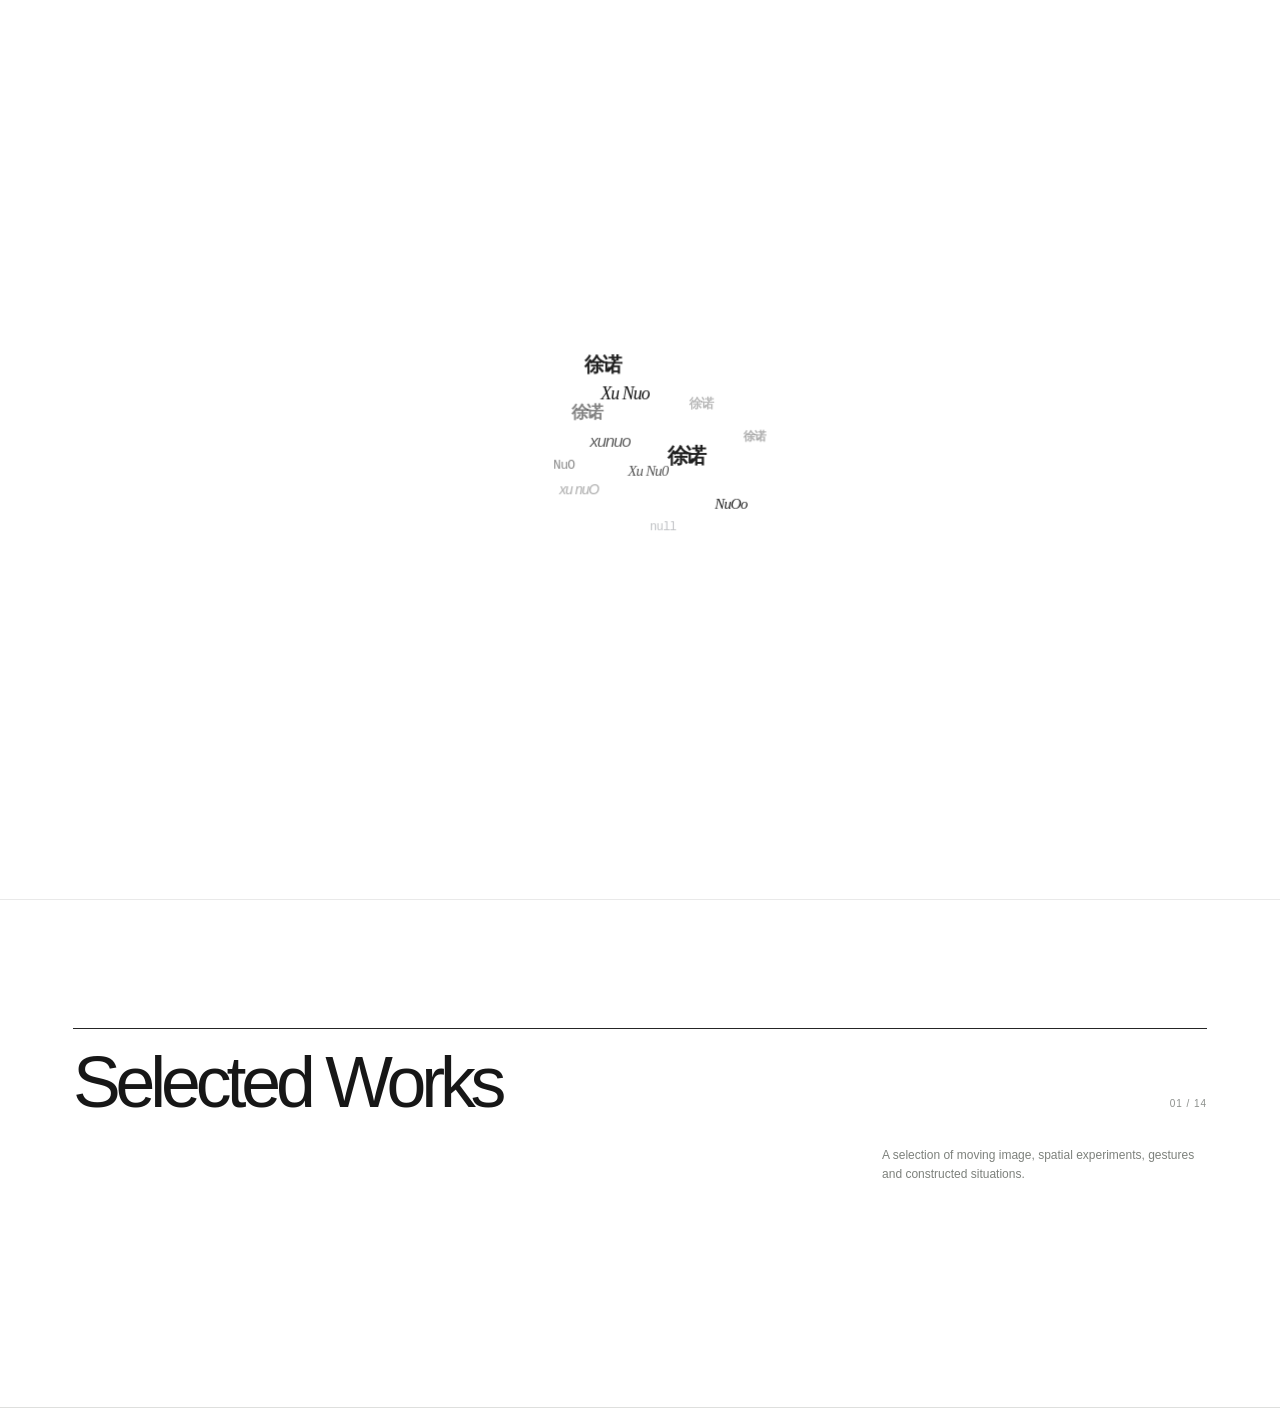
==== commit c86c2e28: "Refresh navigation menu stylesheet" ====
--- a/index.html
+++ b/index.html
@@ -14,7 +14,7 @@
   <link rel="stylesheet" href="./art-direction.css?v=names-03">
   <link rel="stylesheet" href="./name-field.css?v=names-03">
   <link rel="stylesheet" href="./content-v2.css?v=studio-v2">
-  <link rel="stylesheet" href="./nav-directory.css?v=nav-20261118-02">
+  <link rel="stylesheet" href="./nav-directory.css?v=nav-20261118-04">
   <title>Xu Nuo / 徐诺 — Artist</title>
 </head>
 <body data-page="home">
@@ -56,72 +56,7 @@
     </div>
   </section>
 
+
   <section class="portfolio-section" id="works">
     <div class="section-heading"><h2 data-i18n="worksHeading">Selected Works</h2><span class="small-index" id="works-count">01 / 14</span></div>
     <p class="section-note">A selection of moving image, spatial experiments, gestures and constructed situations.</p>
-    <div class="featured-row">
-      <div class="featured-aside"><span class="eyebrow" data-nav-en="IN FOCUS" data-nav-zh="当前呈现">IN FOCUS</span><p data-nav-en="An image to enter by. The rest can unfold as you move." data-nav-zh="先从一幅图像进入，其余的在滚动中慢慢展开。">An image to enter by. The rest can unfold as you move.</p></div>
-      <a class="hero-feature" href="./project.html?id=layered-edge" aria-label="View featured artwork">
-        <img src="./layered-edge.webp" alt="The Layered Edge: Attention Is All You Need, 2025" width="1200" height="800" fetchpriority="high">
-        <span class="feature-caption"><span>2025</span><span data-i18n="viewWork">View work ↗</span></span>
-      </a>
-    </div>
-    <div class="works-list-heading"><span data-nav-en="SELECTED PROJECTS" data-nav-zh="精选项目">SELECTED PROJECTS</span><span>↓</span></div>
-    <div class="work-grid" id="work-grid"></div>
-    <div class="archive-actions"><button type="button" id="archive-toggle" aria-expanded="false" hidden>View complete archive <span aria-hidden="true">↗</span></button></div>
-  </section>
-
-  <section class="portfolio-section curation-section" id="curatorial">
-    <div class="section-heading"><h2 data-i18n="curatorialHeading">Curatorial &amp; Related Projects</h2><span class="small-index" data-i18n="curationIndex">02 / 04 PROJECTS</span></div>
-    <p class="section-note">Exhibitions, collaborations, and projects shaped through collective work.</p>
-    <div class="work-grid curatorial-grid" id="curatorial-grid"></div>
-  </section>
-
-  <section class="about-section" id="about">
-    <div class="section-heading"><h2 data-i18n="aboutHeading">About / CV</h2><span class="small-index" data-i18n="infoIndex">03 / INFORMATION</span></div>
-    <div class="about-columns">
-      <div class="about-left"><p class="eyebrow" data-i18n="aboutTag">BIOGRAPHY</p><p class="about-lead" data-i18n="aboutLead">Artist working with moving images, installations, performance, and text.</p><span class="about-hanzi" aria-hidden="true">徐诺</span></div>
-      <div class="about-right">
-        <p data-i18n="aboutBody">Xu Nuo (b. 2001, Hangzhou, China) is currently pursuing a master's degree at the School of Intermedia Art, China Academy of Art, with a research focus on Regional Perception and Mixed Reality. Her practice begins with subtle observations of everyday life, using image reconfiguration, material experimentation, site-specific interventions and constructed situations to reconsider the relationships between bodies, media and environments.</p>
-        <div class="cv-divider"></div><h3 id="education" data-i18n="educationLabel">Education</h3>
-        <div class="cv-entry"><span>2024—2028</span><p data-i18n="eduMaster">MA, China Academy of Art, School of Intermedia Art — Regional Perception and Mixed Reality</p></div>
-        <div class="cv-entry"><span>2020—2024</span><p data-i18n="eduBachelor">BA, China Academy of Art, School of Intermedia Art — Free Art Studio</p></div>
-        <div class="cv-divider"></div><h3 id="exhibitions" data-i18n="exhibitionsLabel">Selected Exhibitions</h3><div id="exhibition-list"></div>
-        <div class="cv-contact-inline"><span data-nav-en="Contact" data-nav-zh="联系方式">Contact</span><a href="mailto:xuoxnnxoux@gmail.com">xuoxnnxoux@gmail.com ↗</a></div>
-        <div class="print-row"><button type="button" class="text-action" onclick="window.print()" data-i18n="printCV">Print / Save CV ↗</button></div>
-      </div>
-    </div>
-  </section>
-  <section class="contact-section" id="contact">
-    <div class="section-heading"><h2 data-i18n="contactHeading">Contact</h2><span class="small-index" data-i18n="contactIndex">04 / CONTACT</span></div>
-    <div class="contact-inner"><a class="contact-email" href="mailto:xuoxnnxoux@gmail.com">xuoxnnxoux@gmail.com <span aria-hidden="true">↗</span></a><div class="contact-social"><a href="https://www.instagram.com/xunuo_ounux/" target="_blank" rel="noopener">Instagram ↗</a><a href="https://www.youtube.com/@XuNuO-nuuo" target="_blank" rel="noopener">YouTube ↗</a></div></div>
-  </section>
-  <section class="texts-section" id="texts" aria-labelledby="texts-heading">
-    <div class="section-heading"><h2 id="texts-heading" data-nav-en="Text" data-nav-zh="文本">Text</h2><span class="small-index">05 / 03</span></div>
-    <div class="texts-intro"><span class="eyebrow" data-nav-en="FRAGMENTS FROM WORKS" data-nav-zh="作品中的文本片段">FRAGMENTS FROM WORKS</span></div>
-    <div class="text-fragments">
-      <a class="text-fragment" href="./project.html?id=silence">
-        <span class="text-index">01 / 2026</span><p data-nav-en="Silence is a skill that requires constant practice." data-nav-zh="沉默是一项需要反复训练的技能。">Silence is a skill that requires constant practice.</p>
-        <span class="text-source" data-nav-en="I Have Nothing to Say. Or Do I? ↗" data-nav-zh="《沉默练习》 ↗">I Have Nothing to Say. Or Do I? ↗</span>
-      </a>
-      <a class="text-fragment" href="./project.html?id=nothing-happens">
-        <span class="text-index">02 / 2025</span><p data-nav-en="What happens when nothing happens?" data-nav-zh="当什么也没有发生时，会发生什么？">What happens when nothing happens?</p>
-        <span class="text-source" data-nav-en="What Happens When Nothing Happens ↗" data-nav-zh="《生成空白》 ↗">What Happens When Nothing Happens ↗</span>
-      </a>
-      <a class="text-fragment" href="./project.html?id=all-that-appears">
-        <span class="text-index">03 / 2025</span><p data-nav-en="To disturb a world saturated with appearances; to stir the dust of data, of perception, of meaning." data-nav-zh="搅动一个被表象充满的世界；搅动数据、感知与意义的尘埃。">To disturb a world saturated with appearances; to stir the dust of data, of perception, of meaning.</p>
-        <span class="text-source" data-nav-en="All That Appears ↗" data-nav-zh="《一切所现》 ↗">All That Appears ↗</span>
-      </a>
-    </div>
-  </section>
-</main>
-<dialog id="image-viewer"><button type="button" class="viewer-close" aria-label="Close image">×</button><img alt=""></dialog>
-<footer><span>© <span id="footer-year">2026</span> XU NUO / 徐诺</span><span data-i18n="footerText">Image · Language · Perception</span><a href="#hero-title" data-i18n="backToTop">Back to top ↑</a></footer>
-<script src="./data.js?v=studio-content-20261118-02"></script>
-<script type="module" src="./app.js?v=studio-20261118-03"></script>
-<script type="module" src="./nav-directory.js?v=nav-20261118-02"></script>
-<script type="module" src="./art-direction.js?v=names-03"></script>
-<script type="module" src="./name-field.js?v=names-03"></script>
-<script type="module" src="./site-content-v2.mjs?v=studio-v2"></script>
-</body></html>
-
--- a/nav-directory.css
+++ b/nav-directory.css
@@ -11,8 +11,10 @@
 .nav-popover--compact{width:min(22rem,78vw)}
 .nav-directory-heading{margin:0 0 1rem;color:#888;font-size:.68rem;letter-spacing:.09em;text-transform:uppercase}
 .nav-year-grid{display:grid;grid-template-columns:repeat(auto-fit,minmax(8.3rem,1fr));gap:1.25rem 1.55rem}
+.nav-year-group{min-width:0}
 .nav-year-group h3{margin:0 0 .5rem;font-size:.78rem;font-weight:500;color:#888}
 .nav-directory-link{display:flex;flex-direction:column;gap:.2rem;padding:.32rem 0;color:inherit;text-decoration:none;font-size:.88rem;line-height:1.4;min-width:0;white-space:normal;overflow-wrap:anywhere}
+.nav-directory-link span{min-width:0;white-space:normal;overflow-wrap:anywhere}
 .nav-directory-link:hover,.nav-directory-link:focus-visible{text-decoration:underline;text-underline-offset:.22em}
 .nav-directory-link small{color:#999;font-size:.68rem}
 .nav-directory-list{display:grid;gap:.35rem}
@@ -27,3 +29,6 @@
  .nav-year-grid{grid-template-columns:repeat(2,minmax(0,1fr));gap:1rem}
 }
 @media (prefers-reduced-motion:no-preference){.nav-popover:not([hidden]){animation:nav-in .14s ease-out}@keyframes nav-in{from{opacity:0;transform:translateY(-4px)}to{opacity:1;transform:translateY(0)}}}
+.nav-year-group > a.nav-directory-link{display:flex!important;flex-direction:column;align-items:flex-start}
+.nav-year-group > a.nav-directory-link + a.nav-directory-link{margin-top:.2rem}
+
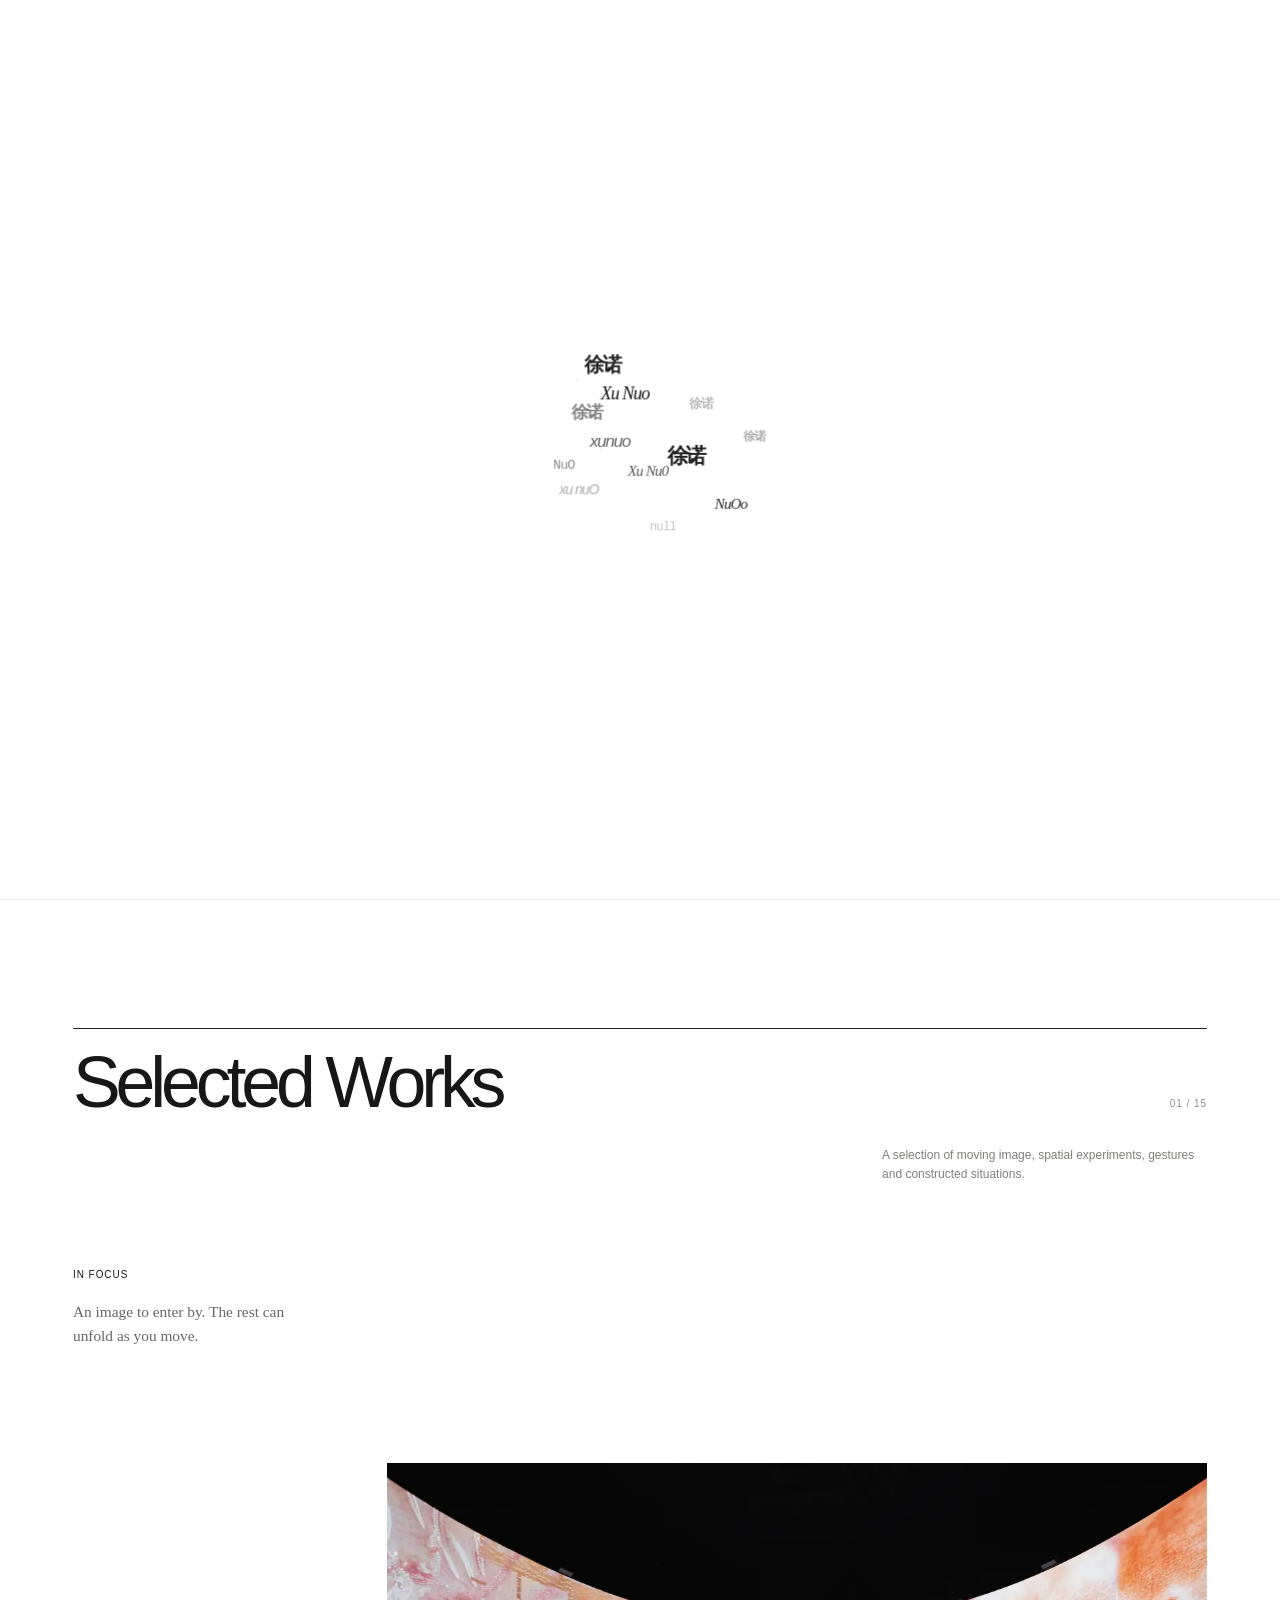
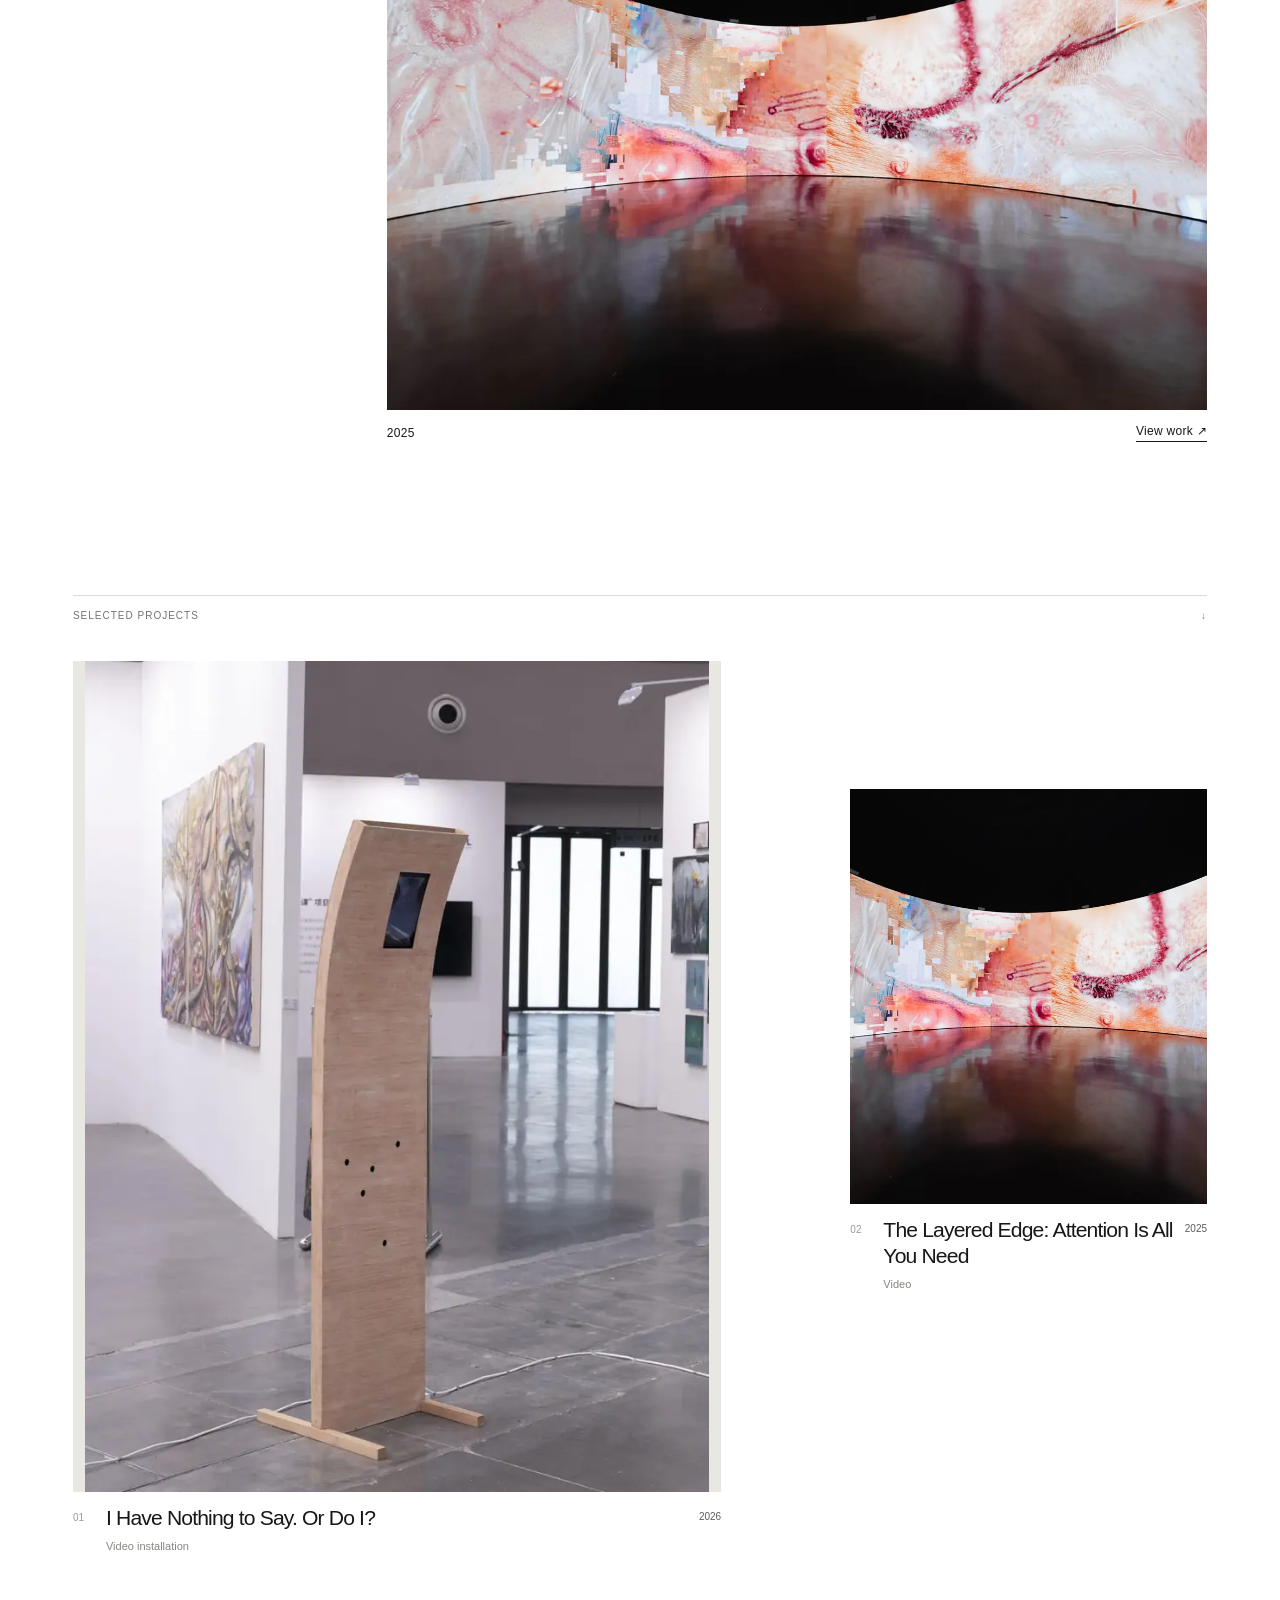
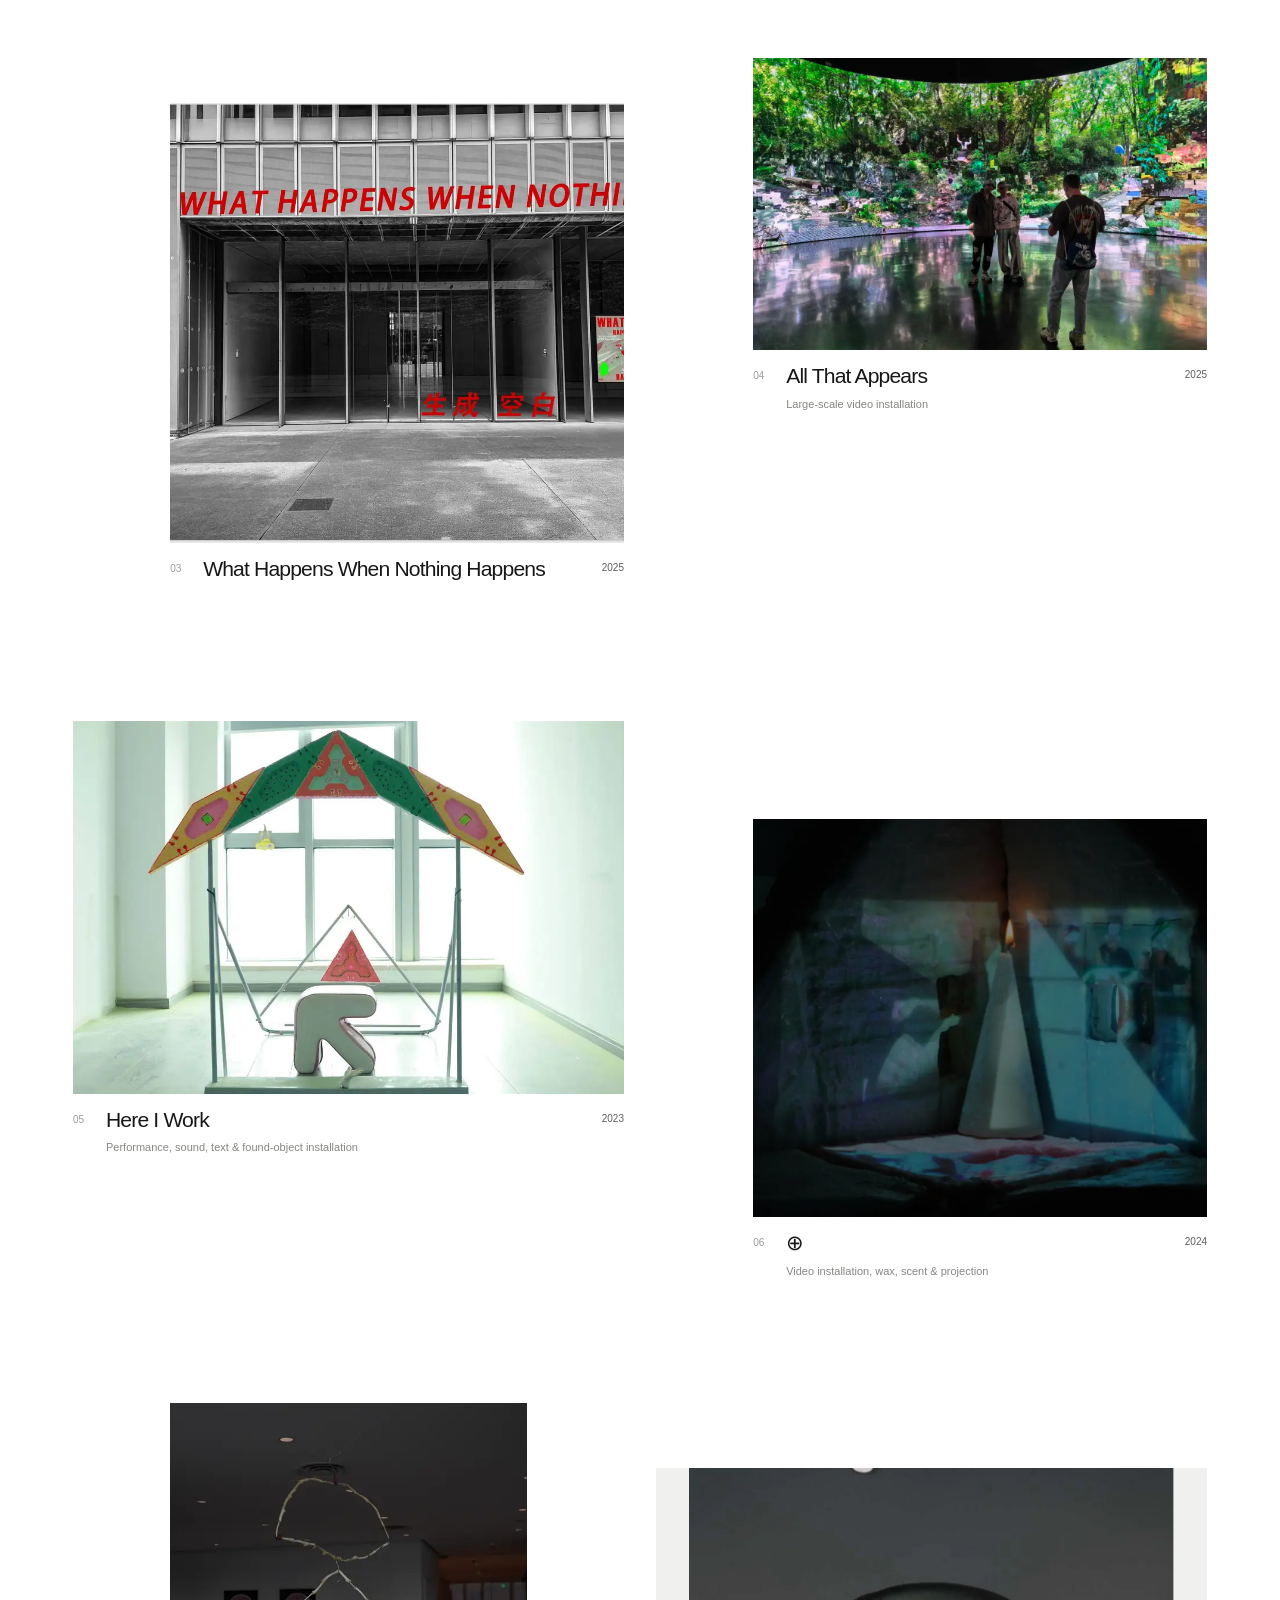
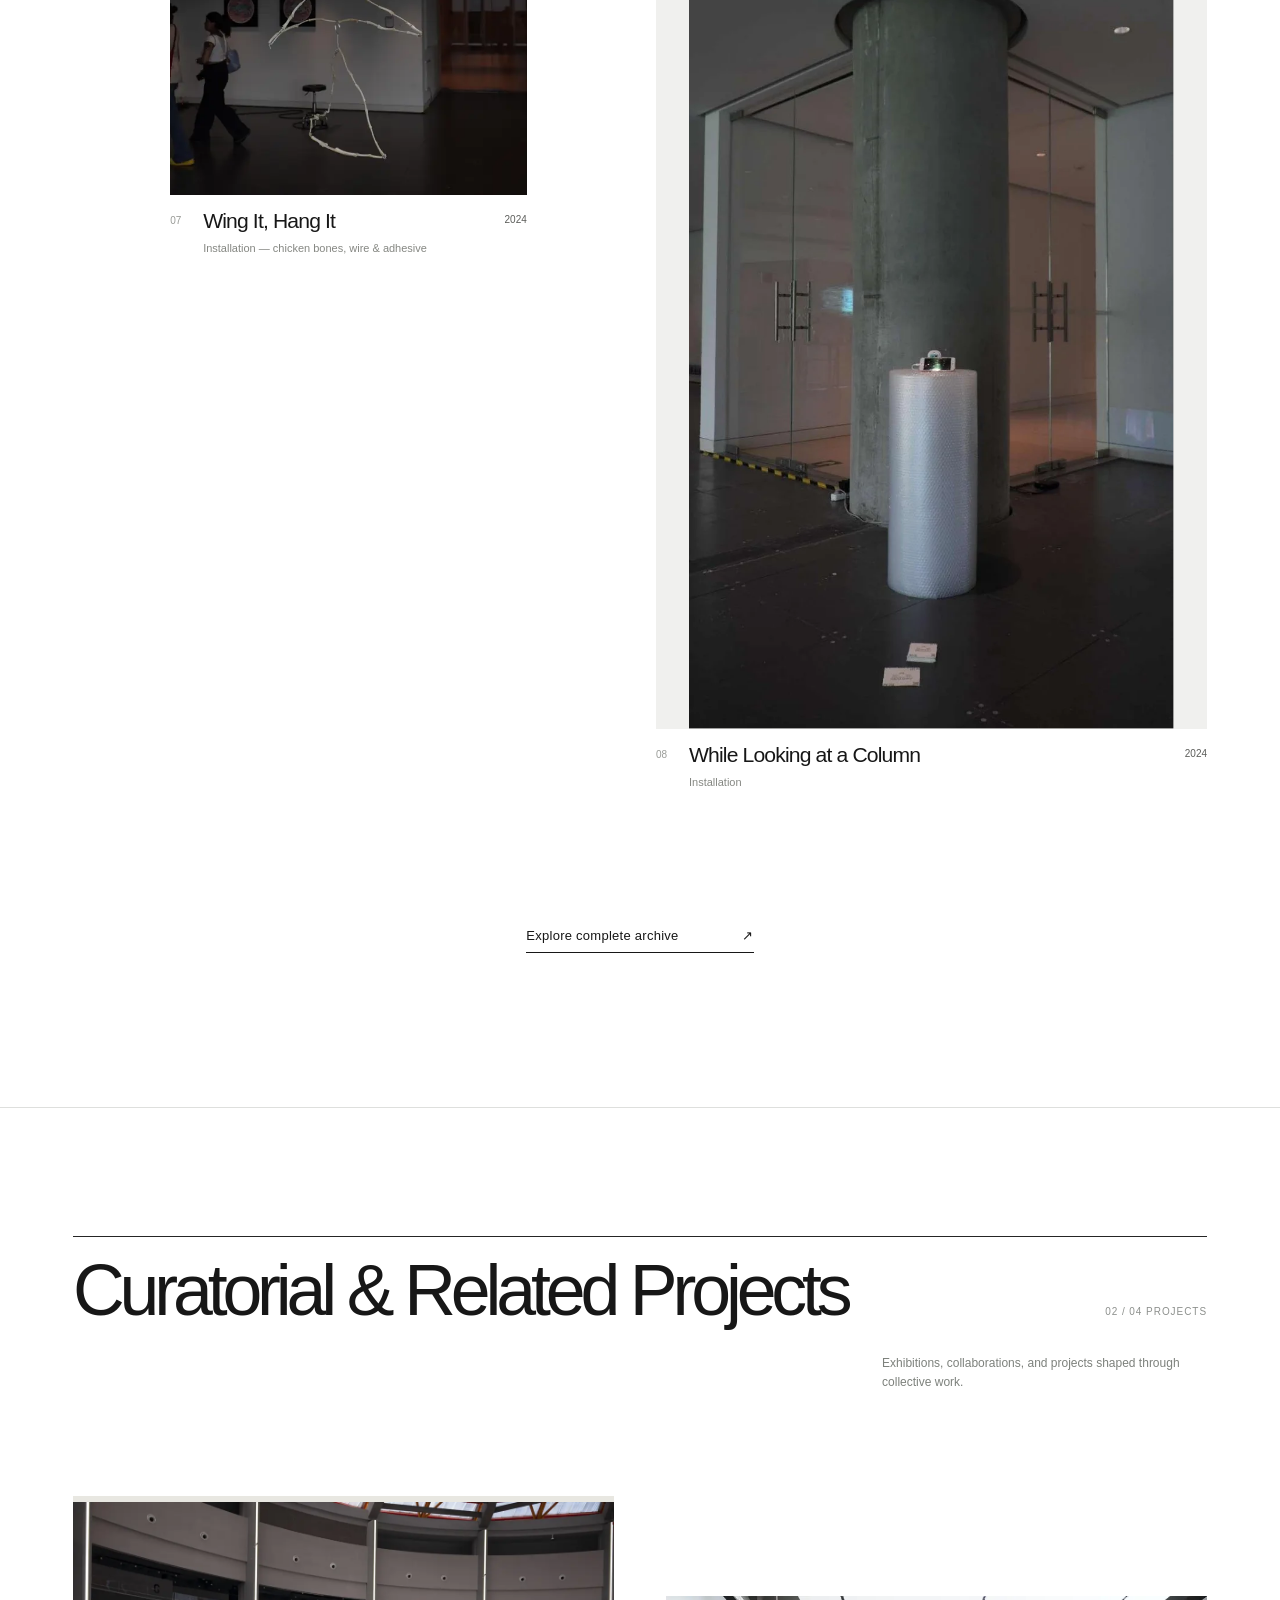
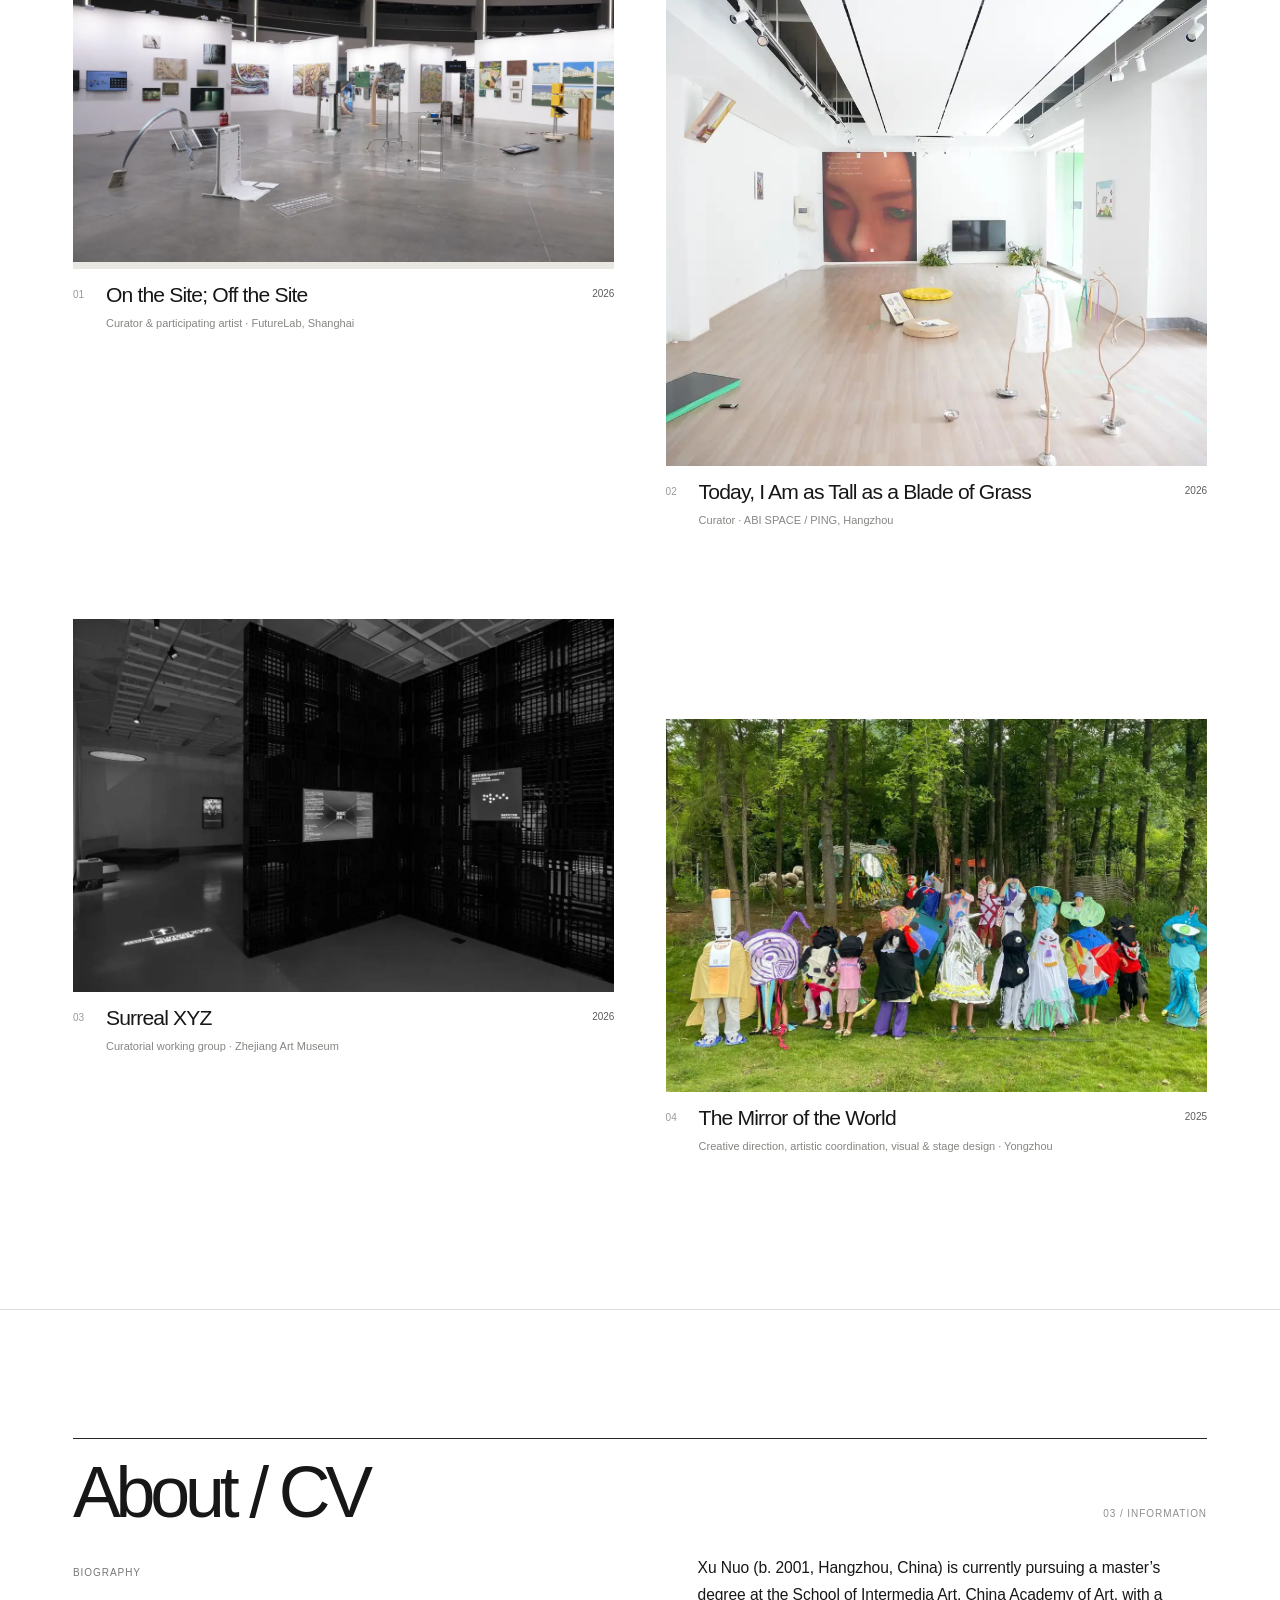
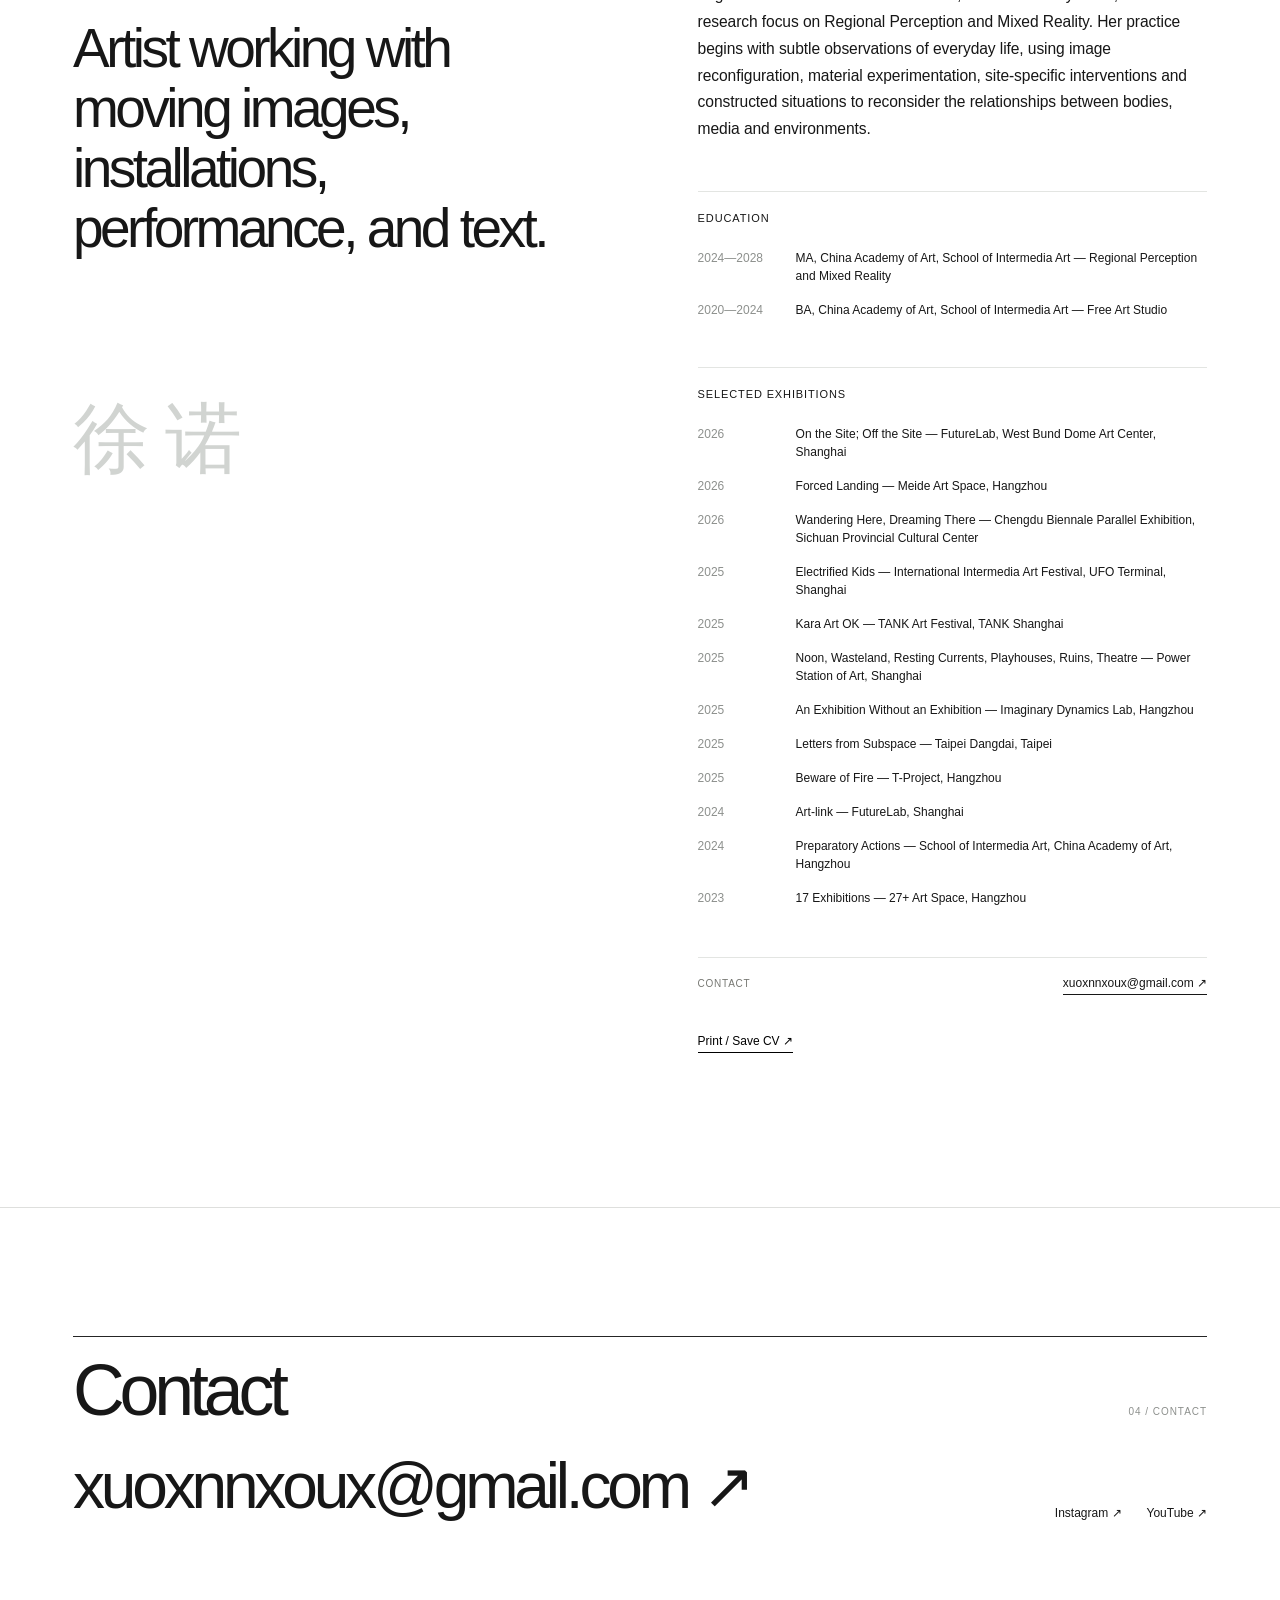
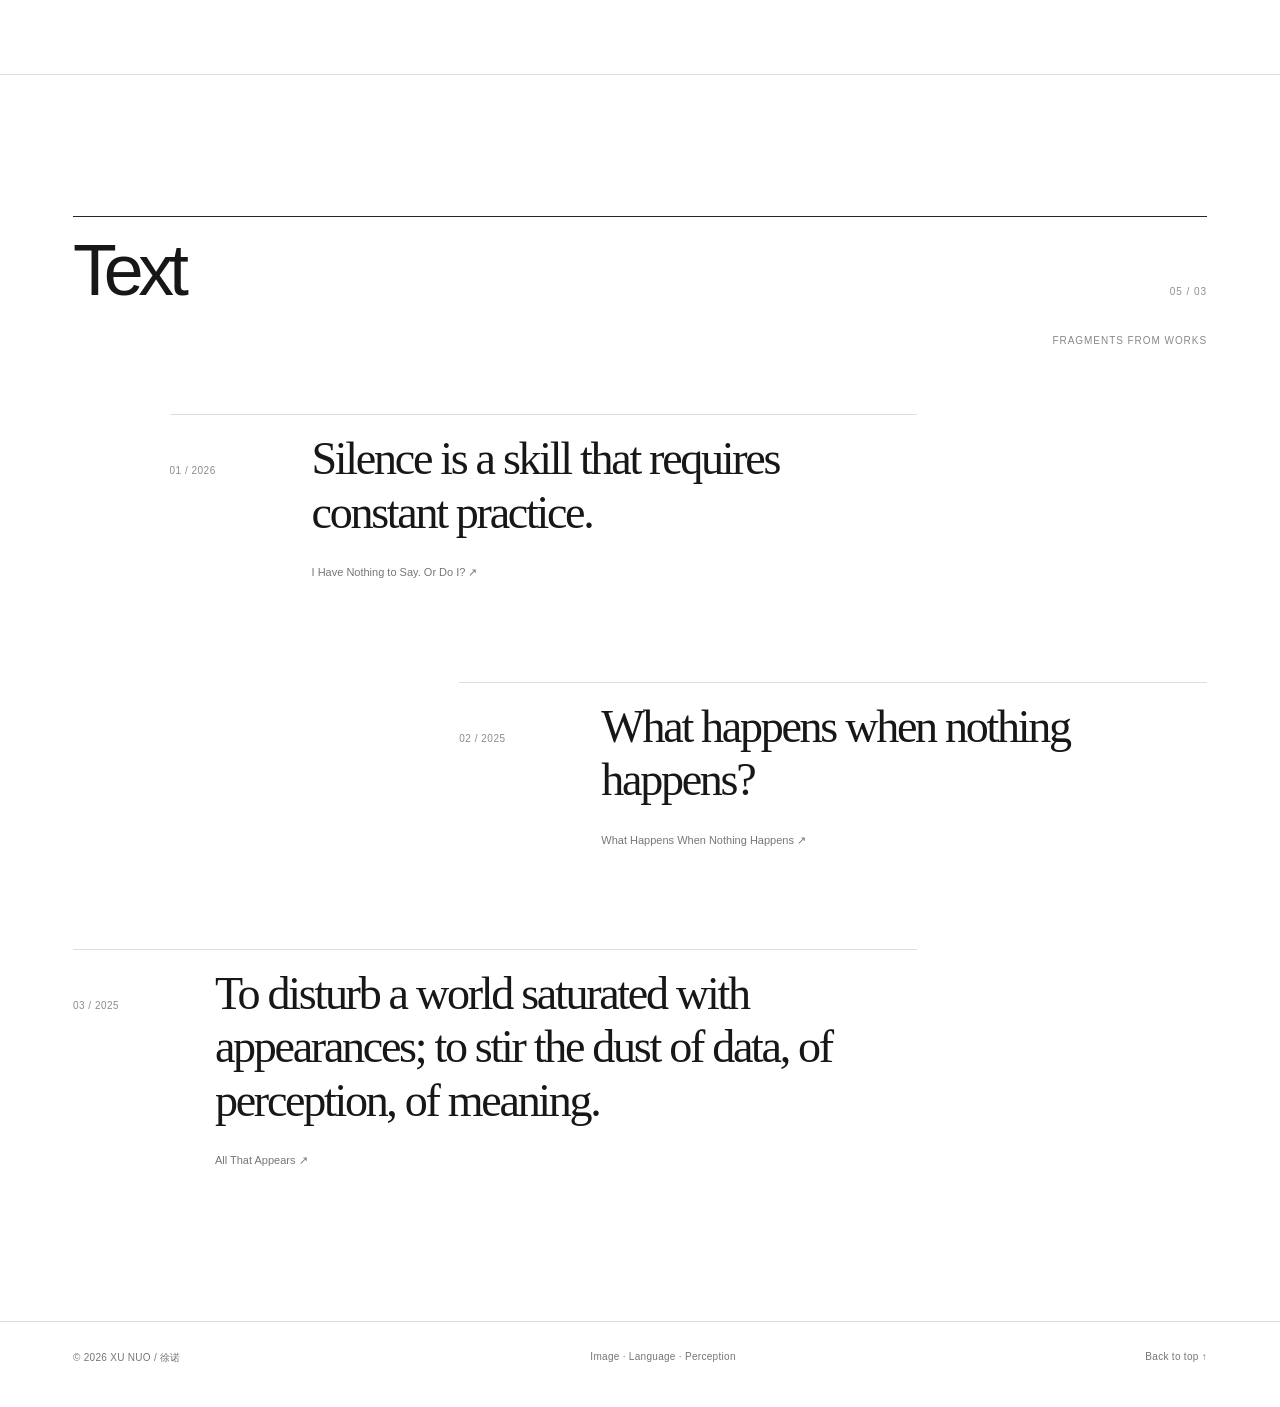
==== commit 56b7aa29: "Restore complete homepage and artwork grid" ====
--- a/index.html
+++ b/index.html
@@ -56,7 +56,71 @@
     </div>
   </section>
 
-
   <section class="portfolio-section" id="works">
     <div class="section-heading"><h2 data-i18n="worksHeading">Selected Works</h2><span class="small-index" id="works-count">01 / 14</span></div>
     <p class="section-note">A selection of moving image, spatial experiments, gestures and constructed situations.</p>
+    <div class="featured-row">
+      <div class="featured-aside"><span class="eyebrow" data-nav-en="IN FOCUS" data-nav-zh="当前呈现">IN FOCUS</span><p data-nav-en="An image to enter by. The rest can unfold as you move." data-nav-zh="先从一幅图像进入，其余的在滚动中慢慢展开。">An image to enter by. The rest can unfold as you move.</p></div>
+      <a class="hero-feature" href="./project.html?id=layered-edge" aria-label="View featured artwork">
+        <img src="./layered-edge.webp" alt="The Layered Edge: Attention Is All You Need, 2025" width="1200" height="800" fetchpriority="high">
+        <span class="feature-caption"><span>2025</span><span data-i18n="viewWork">View work ↗</span></span>
+      </a>
+    </div>
+    <div class="works-list-heading"><span data-nav-en="SELECTED PROJECTS" data-nav-zh="精选项目">SELECTED PROJECTS</span><span>↓</span></div>
+    <div class="work-grid" id="work-grid"></div>
+    <div class="archive-actions"><button type="button" id="archive-toggle" aria-expanded="false" hidden>View complete archive <span aria-hidden="true">↗</span></button></div>
+  </section>
+
+  <section class="portfolio-section curation-section" id="curatorial">
+    <div class="section-heading"><h2 data-i18n="curatorialHeading">Curatorial &amp; Related Projects</h2><span class="small-index" data-i18n="curationIndex">02 / 04 PROJECTS</span></div>
+    <p class="section-note">Exhibitions, collaborations, and projects shaped through collective work.</p>
+    <div class="work-grid curatorial-grid" id="curatorial-grid"></div>
+  </section>
+
+  <section class="about-section" id="about">
+    <div class="section-heading"><h2 data-i18n="aboutHeading">About / CV</h2><span class="small-index" data-i18n="infoIndex">03 / INFORMATION</span></div>
+    <div class="about-columns">
+      <div class="about-left"><p class="eyebrow" data-i18n="aboutTag">BIOGRAPHY</p><p class="about-lead" data-i18n="aboutLead">Artist working with moving images, installations, performance, and text.</p><span class="about-hanzi" aria-hidden="true">徐诺</span></div>
+      <div class="about-right">
+        <p data-i18n="aboutBody">Xu Nuo (b. 2001, Hangzhou, China) is currently pursuing a master's degree at the School of Intermedia Art, China Academy of Art, with a research focus on Regional Perception and Mixed Reality. Her practice begins with subtle observations of everyday life, using image reconfiguration, material experimentation, site-specific interventions and constructed situations to reconsider the relationships between bodies, media and environments.</p>
+        <div class="cv-divider"></div><h3 id="education" data-i18n="educationLabel">Education</h3>
+        <div class="cv-entry"><span>2024—2028</span><p data-i18n="eduMaster">MA, China Academy of Art, School of Intermedia Art — Regional Perception and Mixed Reality</p></div>
+        <div class="cv-entry"><span>2020—2024</span><p data-i18n="eduBachelor">BA, China Academy of Art, School of Intermedia Art — Free Art Studio</p></div>
+        <div class="cv-divider"></div><h3 id="exhibitions" data-i18n="exhibitionsLabel">Selected Exhibitions</h3><div id="exhibition-list"></div>
+        <div class="cv-contact-inline"><span data-nav-en="Contact" data-nav-zh="联系方式">Contact</span><a href="mailto:xuoxnnxoux@gmail.com">xuoxnnxoux@gmail.com ↗</a></div>
+        <div class="print-row"><button type="button" class="text-action" onclick="window.print()" data-i18n="printCV">Print / Save CV ↗</button></div>
+      </div>
+    </div>
+  </section>
+  <section class="contact-section" id="contact">
+    <div class="section-heading"><h2 data-i18n="contactHeading">Contact</h2><span class="small-index" data-i18n="contactIndex">04 / CONTACT</span></div>
+    <div class="contact-inner"><a class="contact-email" href="mailto:xuoxnnxoux@gmail.com">xuoxnnxoux@gmail.com <span aria-hidden="true">↗</span></a><div class="contact-social"><a href="https://www.instagram.com/xunuo_ounux/" target="_blank" rel="noopener">Instagram ↗</a><a href="https://www.youtube.com/@XuNuO-nuuo" target="_blank" rel="noopener">YouTube ↗</a></div></div>
+  </section>
+  <section class="texts-section" id="texts" aria-labelledby="texts-heading">
+    <div class="section-heading"><h2 id="texts-heading" data-nav-en="Text" data-nav-zh="文本">Text</h2><span class="small-index">05 / 03</span></div>
+    <div class="texts-intro"><span class="eyebrow" data-nav-en="FRAGMENTS FROM WORKS" data-nav-zh="作品中的文本片段">FRAGMENTS FROM WORKS</span></div>
+    <div class="text-fragments">
+      <a class="text-fragment" href="./project.html?id=silence">
+        <span class="text-index">01 / 2026</span><p data-nav-en="Silence is a skill that requires constant practice." data-nav-zh="沉默是一项需要反复训练的技能。">Silence is a skill that requires constant practice.</p>
+        <span class="text-source" data-nav-en="I Have Nothing to Say. Or Do I? ↗" data-nav-zh="《沉默练习》 ↗">I Have Nothing to Say. Or Do I? ↗</span>
+      </a>
+      <a class="text-fragment" href="./project.html?id=nothing-happens">
+        <span class="text-index">02 / 2025</span><p data-nav-en="What happens when nothing happens?" data-nav-zh="当什么也没有发生时，会发生什么？">What happens when nothing happens?</p>
+        <span class="text-source" data-nav-en="What Happens When Nothing Happens ↗" data-nav-zh="《生成空白》 ↗">What Happens When Nothing Happens ↗</span>
+      </a>
+      <a class="text-fragment" href="./project.html?id=all-that-appears">
+        <span class="text-index">03 / 2025</span><p data-nav-en="To disturb a world saturated with appearances; to stir the dust of data, of perception, of meaning." data-nav-zh="搅动一个被表象充满的世界；搅动数据、感知与意义的尘埃。">To disturb a world saturated with appearances; to stir the dust of data, of perception, of meaning.</p>
+        <span class="text-source" data-nav-en="All That Appears ↗" data-nav-zh="《一切所现》 ↗">All That Appears ↗</span>
+      </a>
+    </div>
+  </section>
+</main>
+<dialog id="image-viewer"><button type="button" class="viewer-close" aria-label="Close image">×</button><img alt=""></dialog>
+<footer><span>© <span id="footer-year">2026</span> XU NUO / 徐诺</span><span data-i18n="footerText">Image · Language · Perception</span><a href="#hero-title" data-i18n="backToTop">Back to top ↑</a></footer>
+<script src="./data.js?v=studio-content-20261118-02"></script>
+<script type="module" src="./app.js?v=studio-20261118-03"></script>
+<script type="module" src="./nav-directory.js?v=nav-20261118-03"></script>
+<script type="module" src="./art-direction.js?v=names-03"></script>
+<script type="module" src="./name-field.js?v=names-03"></script>
+<script type="module" src="./site-content-v2.mjs?v=studio-v2"></script>
+</body></html>
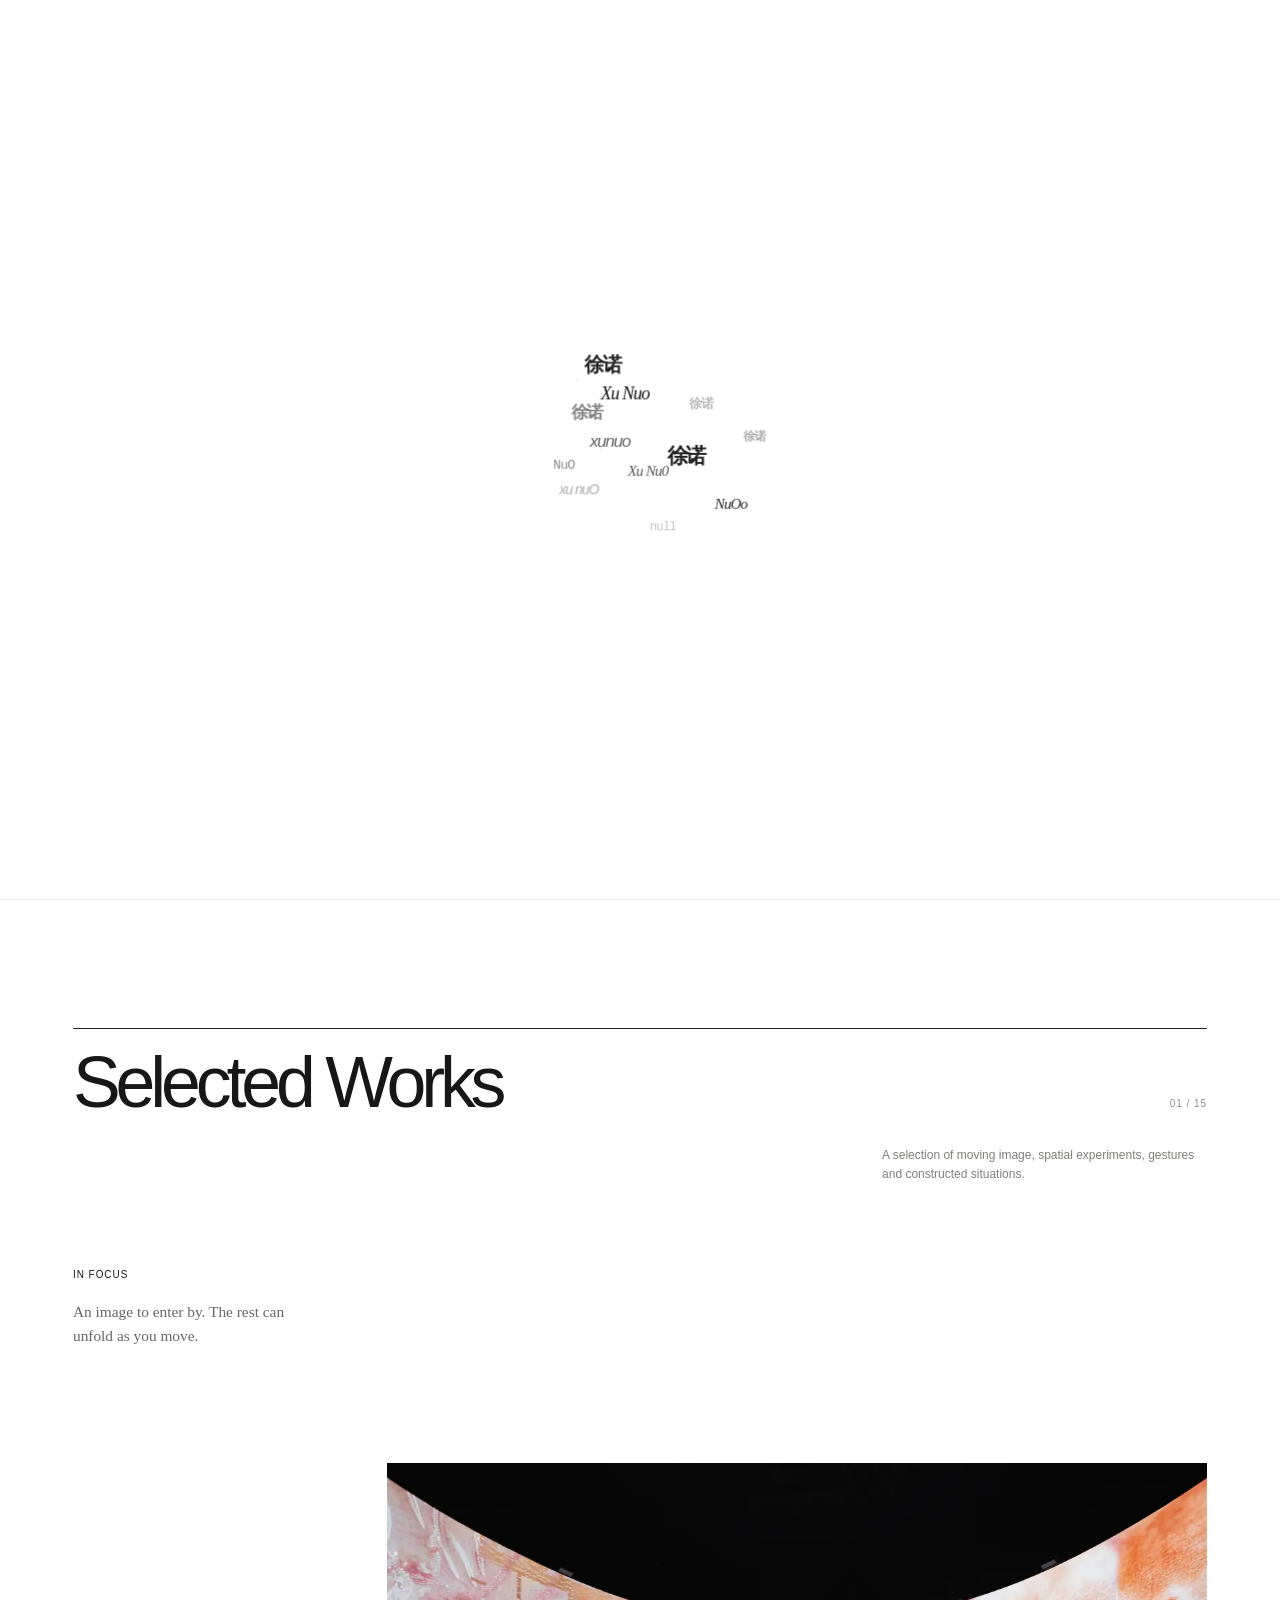
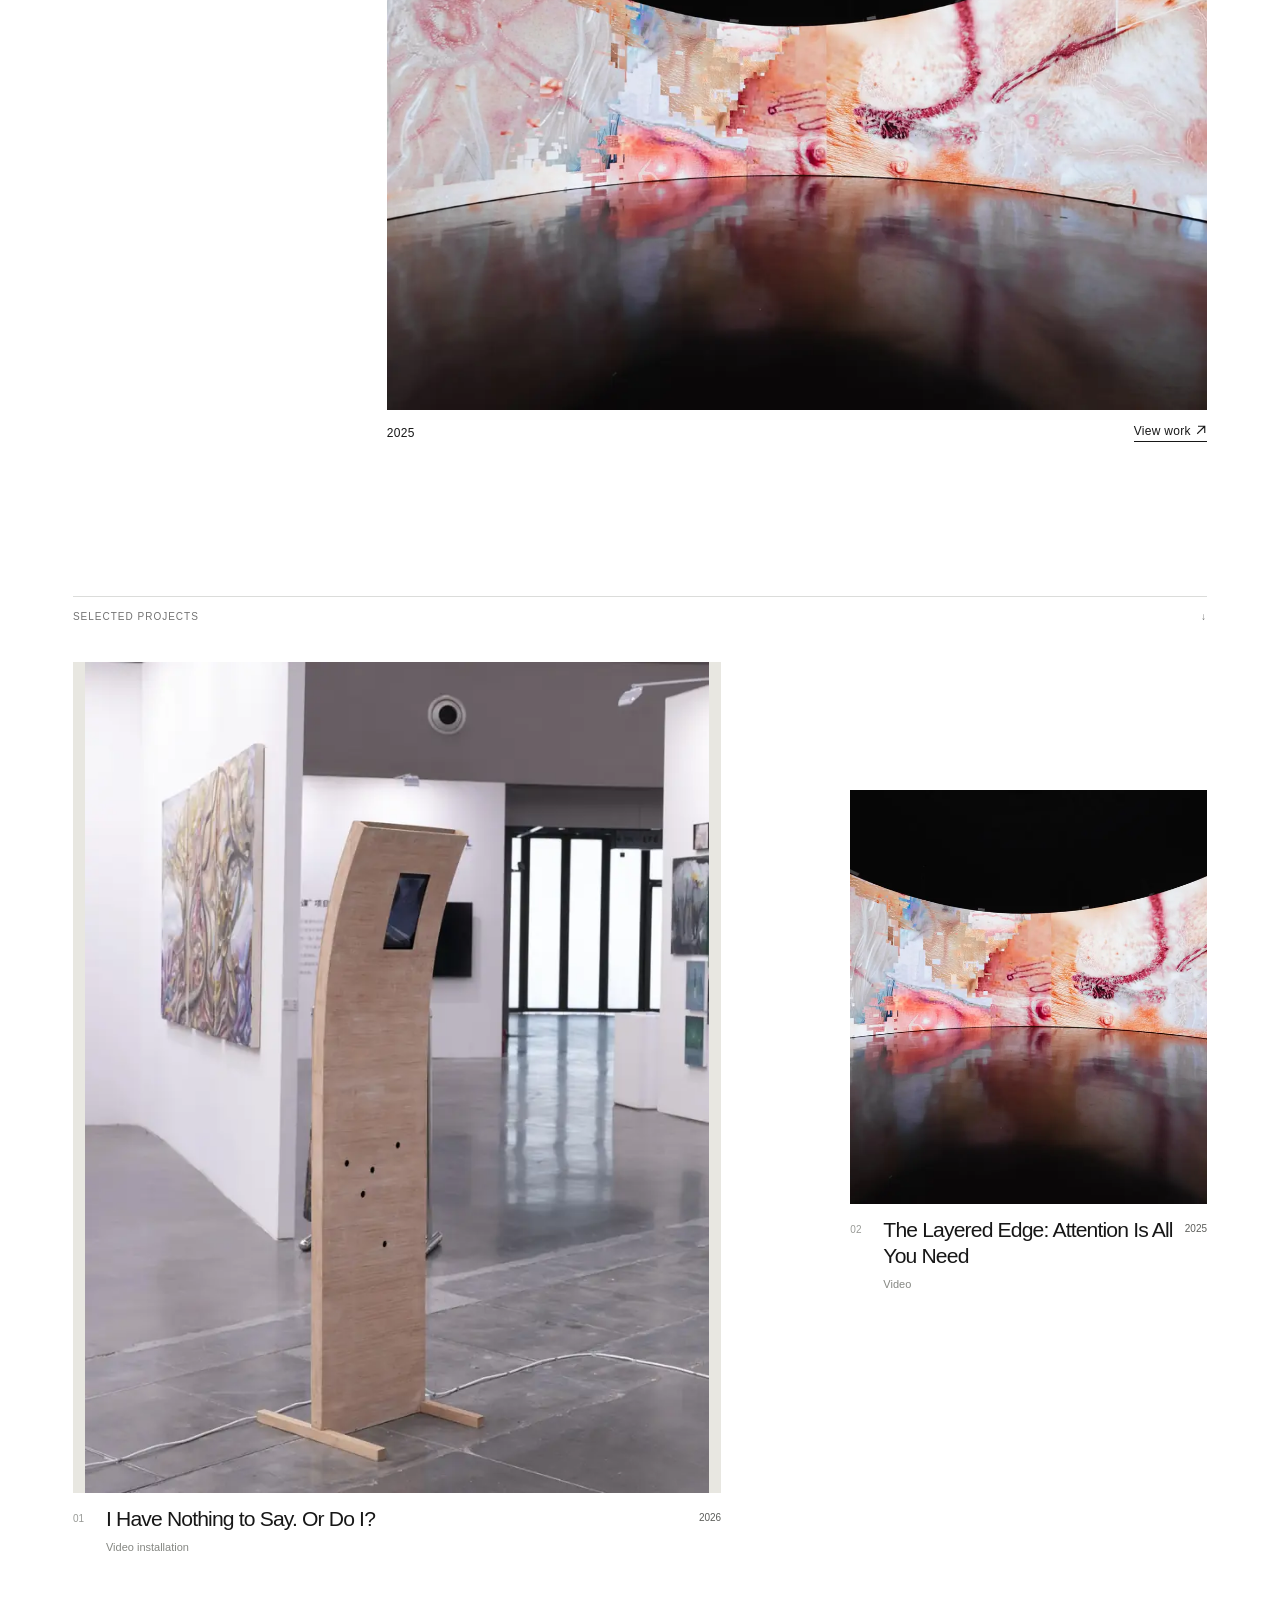
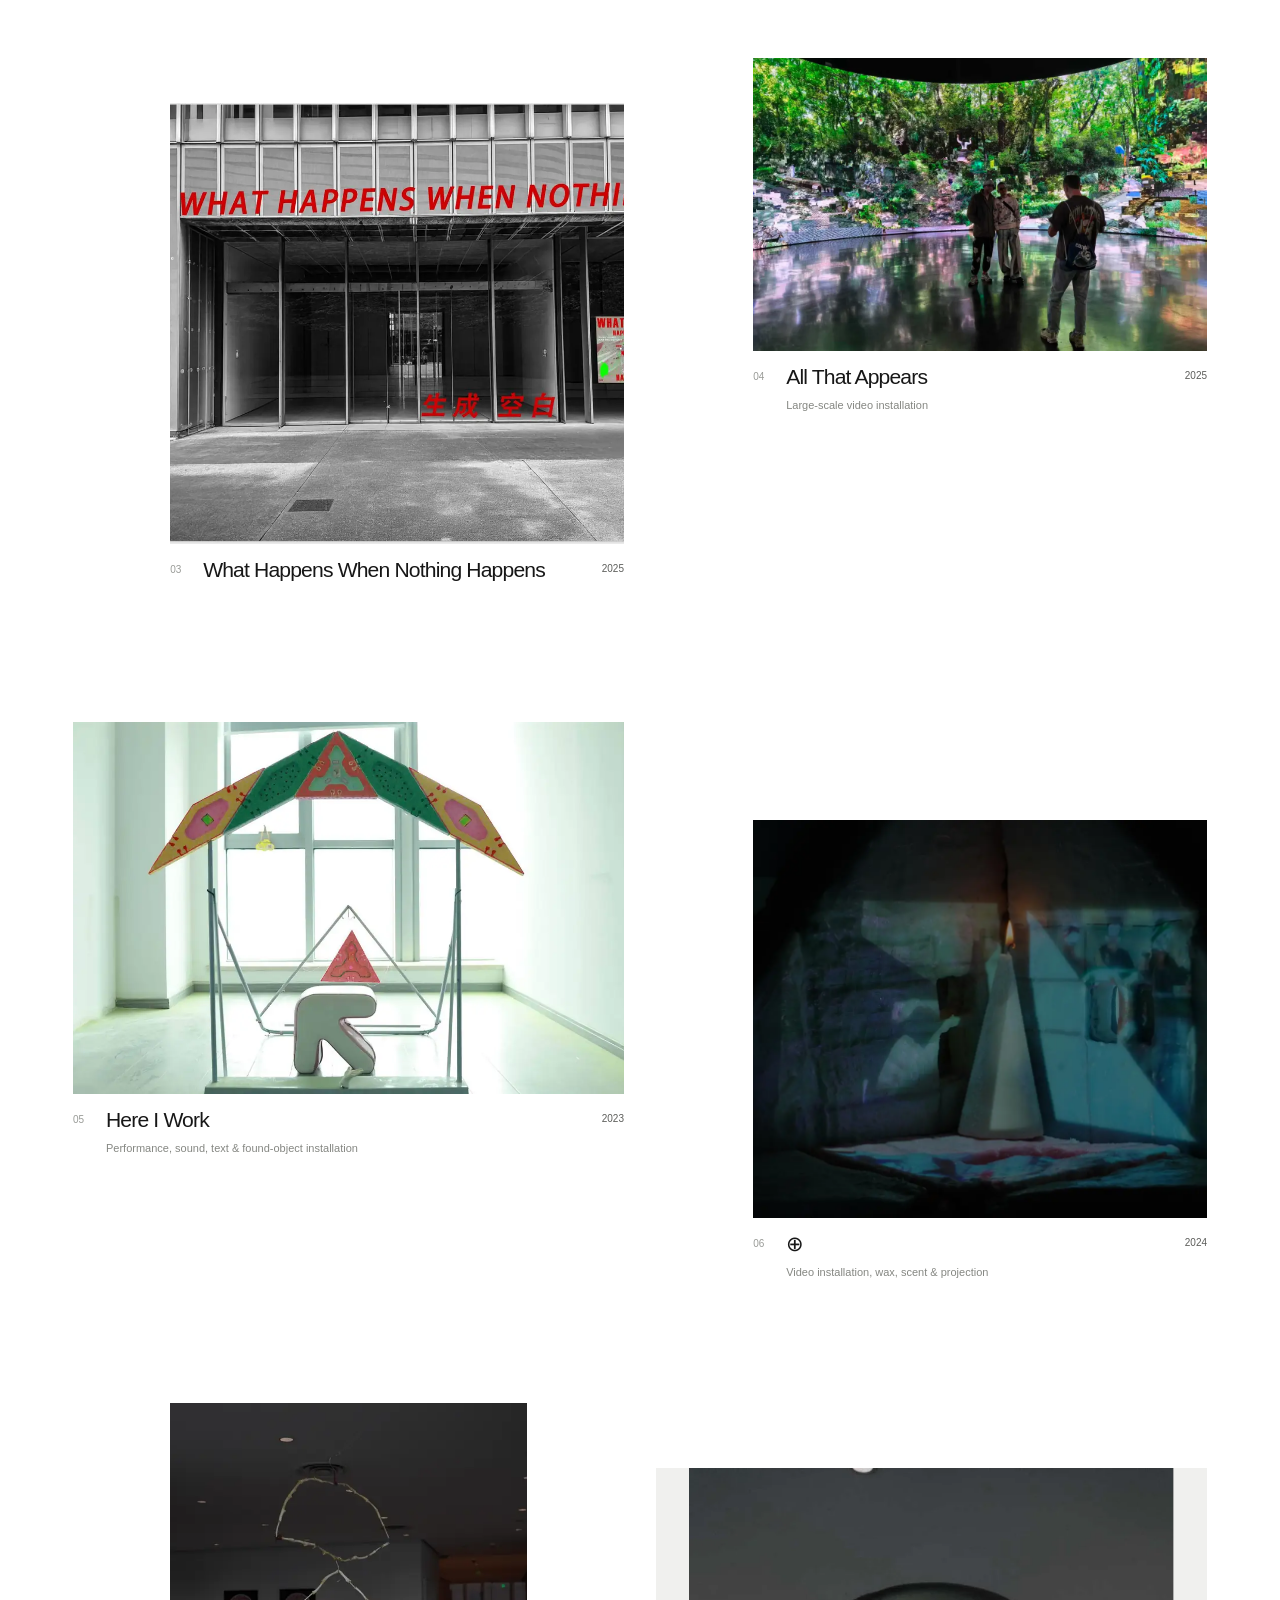
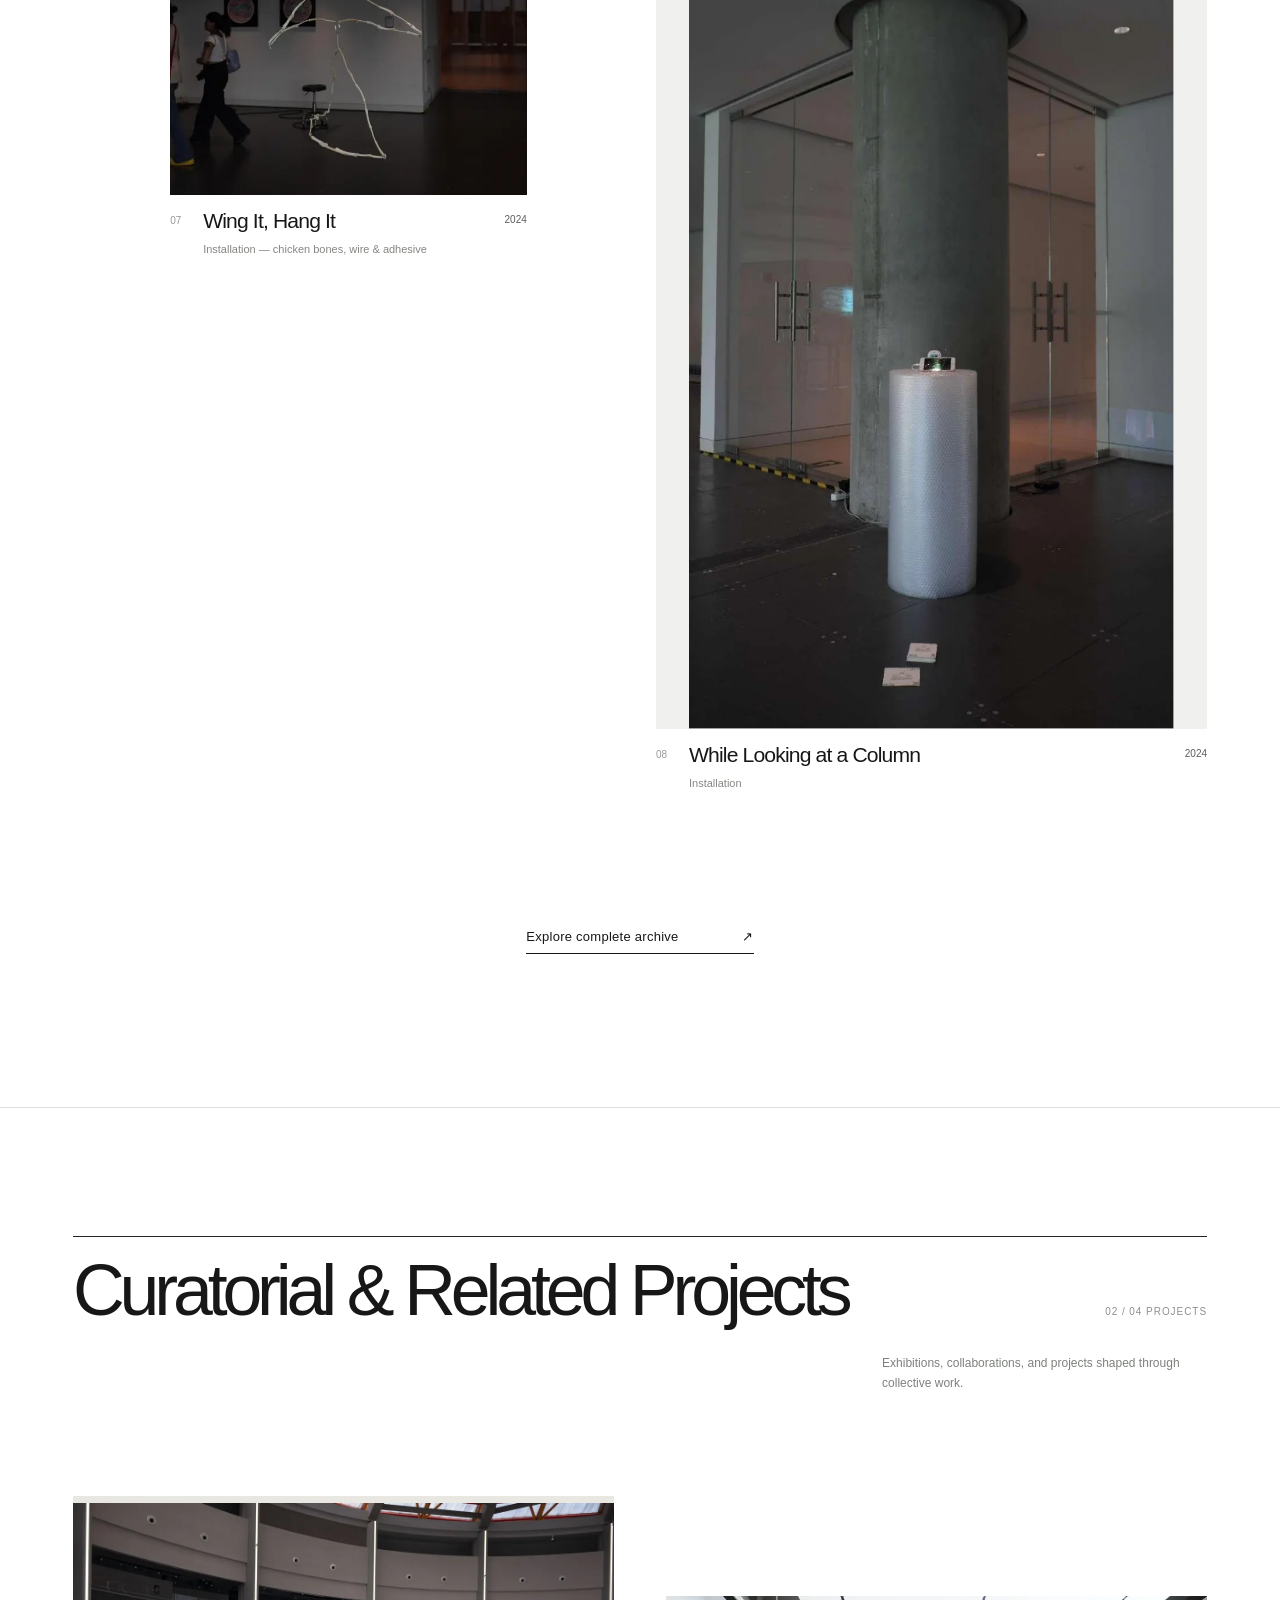
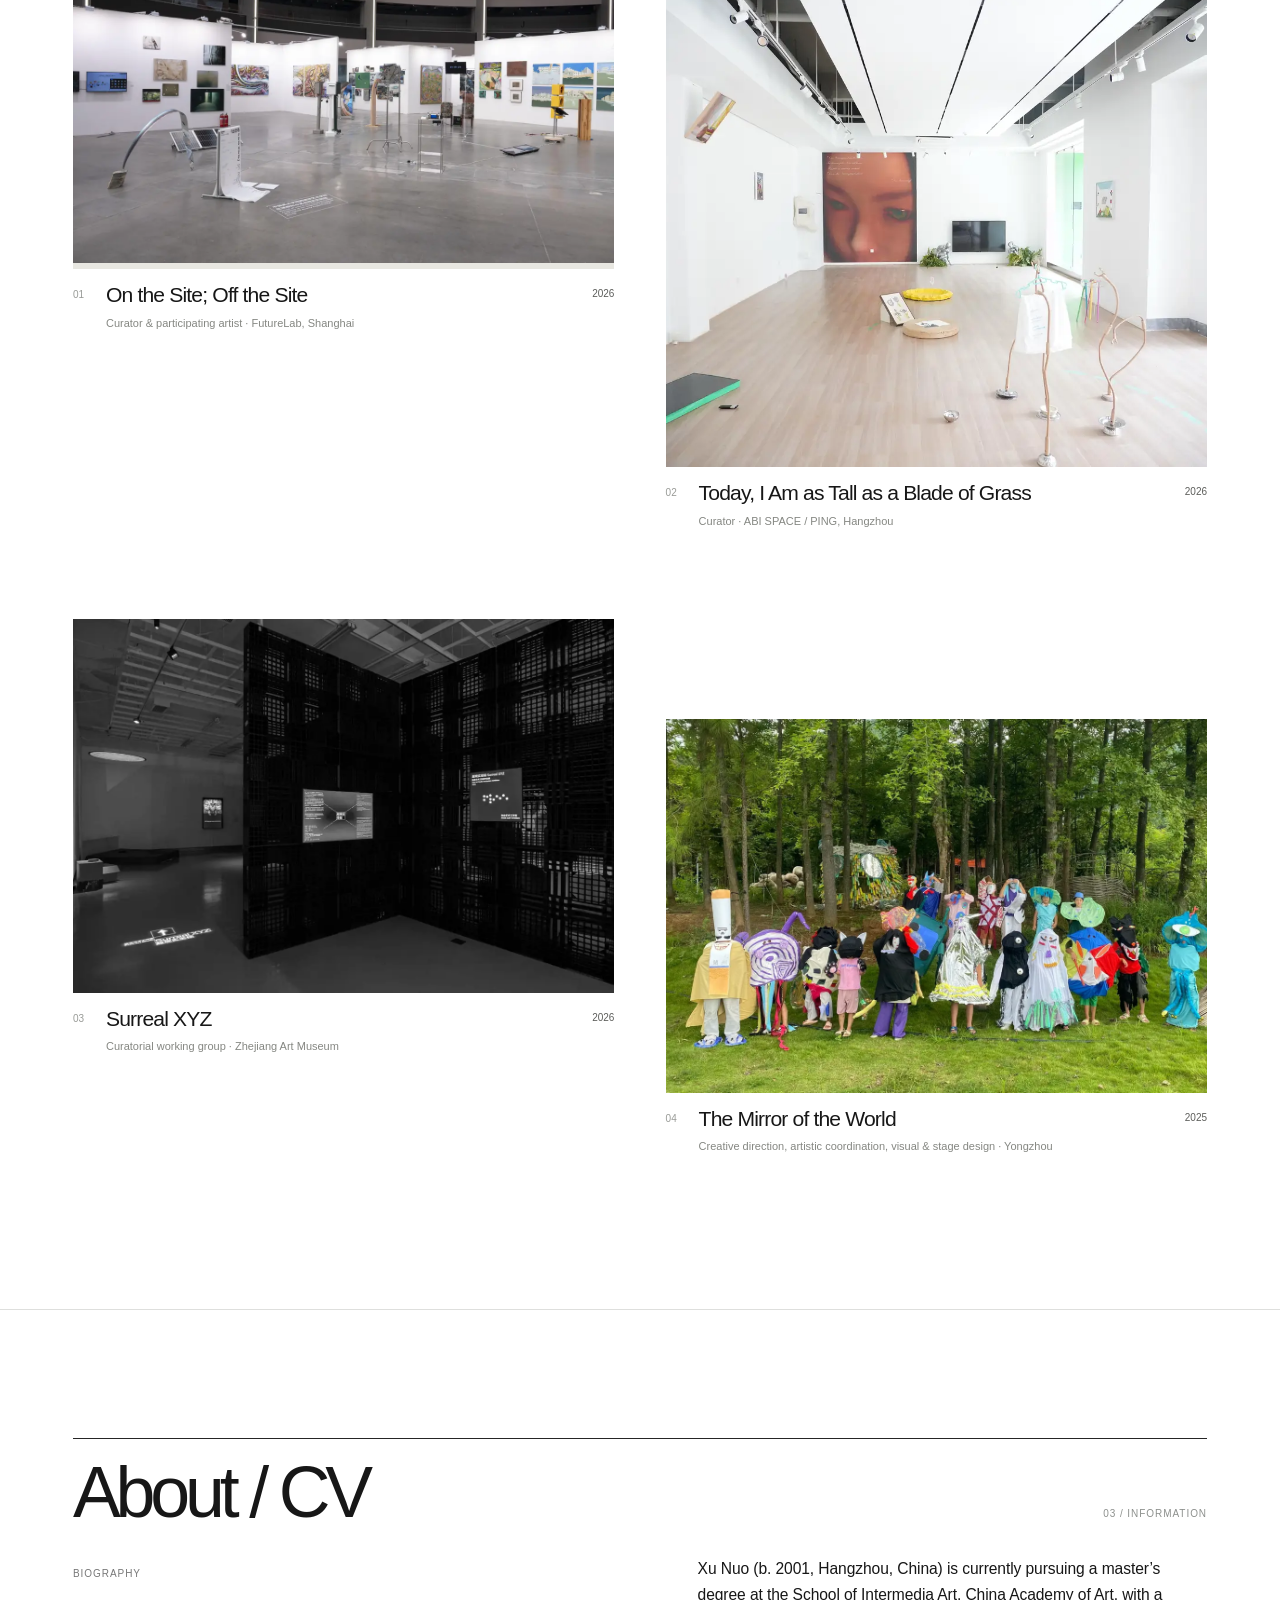
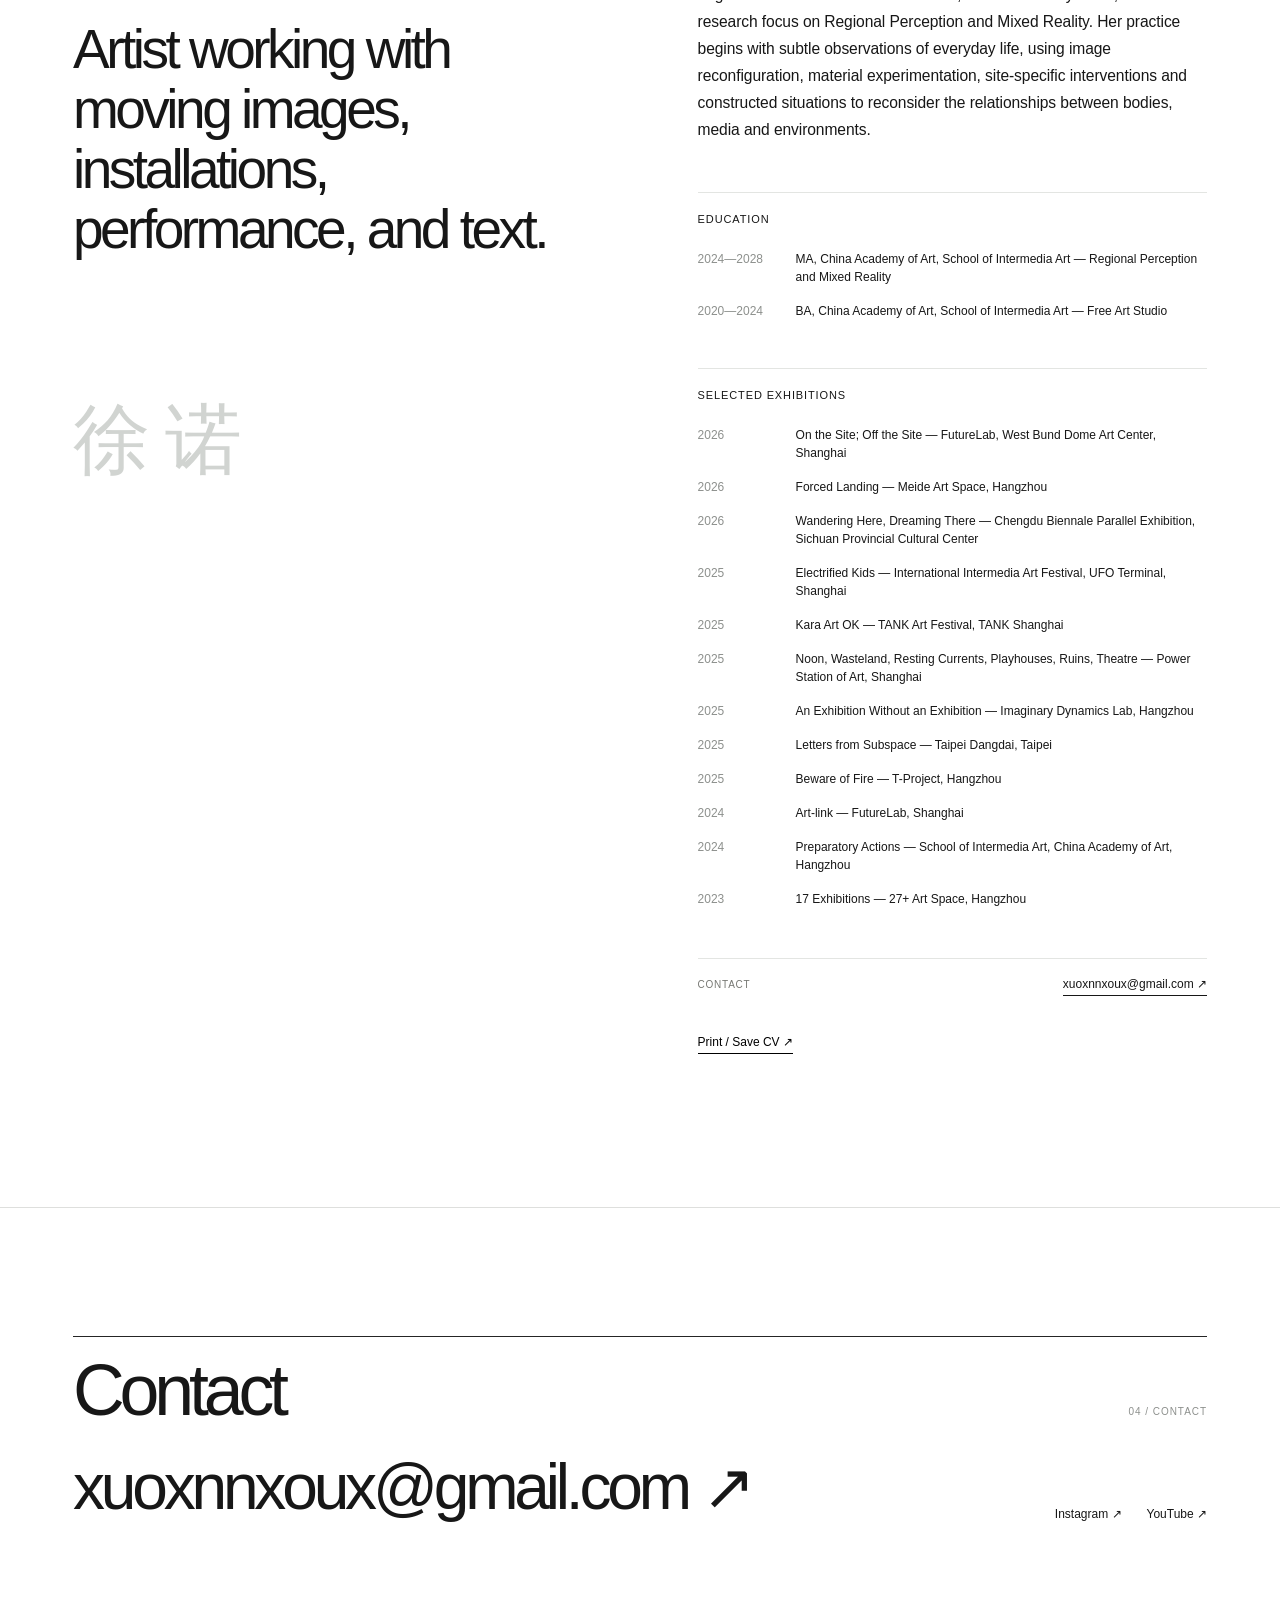
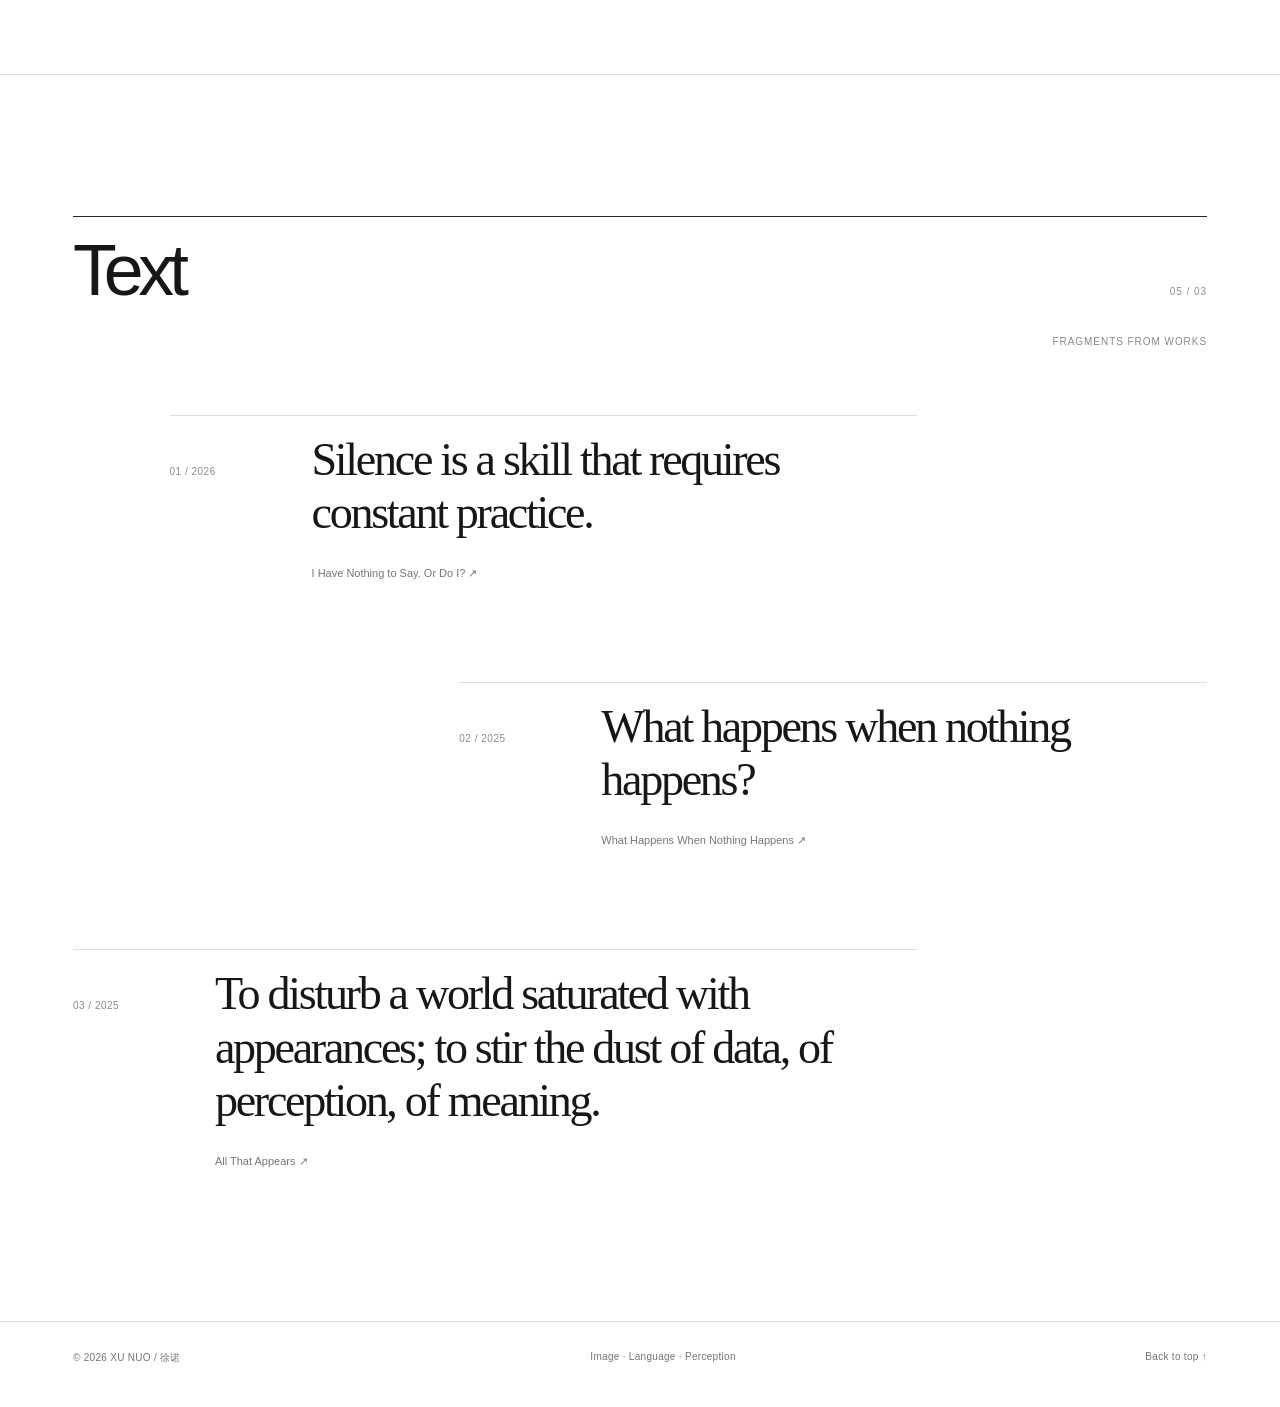
==== commit fdd8a39f: "Refresh portfolio data on the homepage and project pages" ====
--- a/index.html
+++ b/index.html
@@ -117,10 +117,11 @@
 </main>
 <dialog id="image-viewer"><button type="button" class="viewer-close" aria-label="Close image">×</button><img alt=""></dialog>
 <footer><span>© <span id="footer-year">2026</span> XU NUO / 徐诺</span><span data-i18n="footerText">Image · Language · Perception</span><a href="#hero-title" data-i18n="backToTop">Back to top ↑</a></footer>
-<script src="./data.js?v=studio-content-20261118-02"></script>
+<script src="./data.js?v=portfolio-20261119"></script>
 <script type="module" src="./app.js?v=studio-20261118-03"></script>
 <script type="module" src="./nav-directory.js?v=nav-20261118-03"></script>
 <script type="module" src="./art-direction.js?v=names-03"></script>
 <script type="module" src="./name-field.js?v=names-03"></script>
 <script type="module" src="./site-content-v2.mjs?v=studio-v2"></script>
 </body></html>
+
--- a/nav-directory.css
+++ b/nav-directory.css
@@ -32,3 +32,54 @@
 .nav-year-group > a.nav-directory-link{display:flex!important;flex-direction:column;align-items:flex-start}
 .nav-year-group > a.nav-directory-link + a.nav-directory-link{margin-top:.2rem}
 
+
+@media (hover: hover) and (min-width: 761px) {
+  .nav-item > .nav-popover:not([hidden]) {
+    top: 100%;
+  }
+  .nav-item > a:first-child {
+    padding: 0.5rem 0.75rem;
+  }
+}
+
+/* Draw the artwork arrows as lines so their appearance is independent of emoji fonts. */
+.work-card .card-open::after,
+.feature-caption [data-i18n="viewWork"]::after {
+  content: "";
+  display: inline-block;
+  width: 12px;
+  height: 12px;
+  background: currentColor;
+  -webkit-mask: var(--artwork-arrow) center / contain no-repeat;
+  mask: var(--artwork-arrow) center / contain no-repeat;
+}
+:root {
+  --artwork-arrow: url("data:image/svg+xml,%3Csvg xmlns='http://www.w3.org/2000/svg' viewBox='0 0 16 16' fill='none' stroke='black' stroke-width='1.5'%3E%3Cpath d='M3 13L13 3M4 3h9v9'/%3E%3C/svg%3E");
+}
+.work-card .card-open {
+  color: #151515;
+  background: white;
+}
+.feature-caption [data-i18n="viewWork"]::after {
+  margin-inline-start: .35em;
+  vertical-align: -.05em;
+}
+@media (hover: none), (max-width: 760px) {
+  .site-header .nav-item > a:first-child { display: none; }
+  .site-header .nav-spread .nav-disclosure {
+    display: inline-flex;
+    width: auto;
+    height: auto;
+    min-height: 40px;
+    padding: 0 .15rem;
+    border: 0;
+    border-radius: 0;
+    background: transparent;
+    color: inherit;
+    opacity: 1;
+    font: inherit;
+    font-size: 12px;
+    white-space: nowrap;
+  }
+}
+
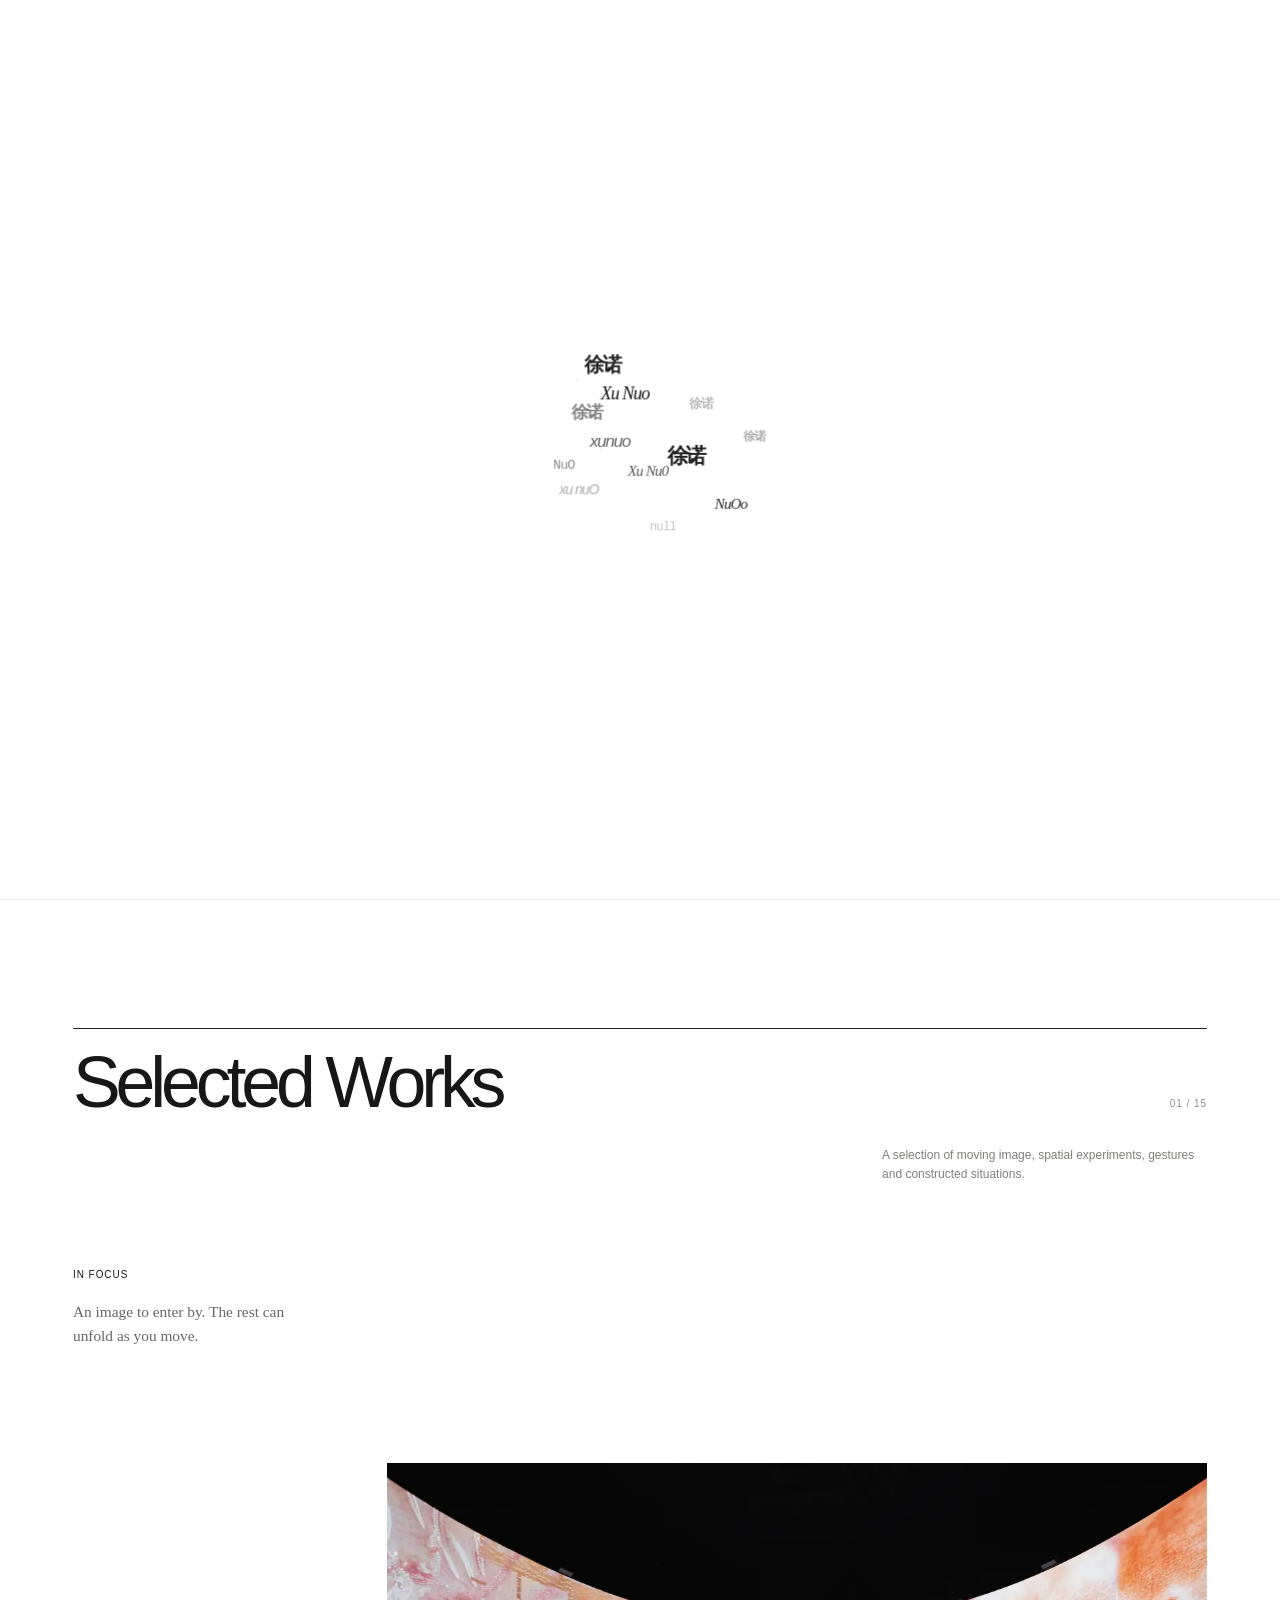
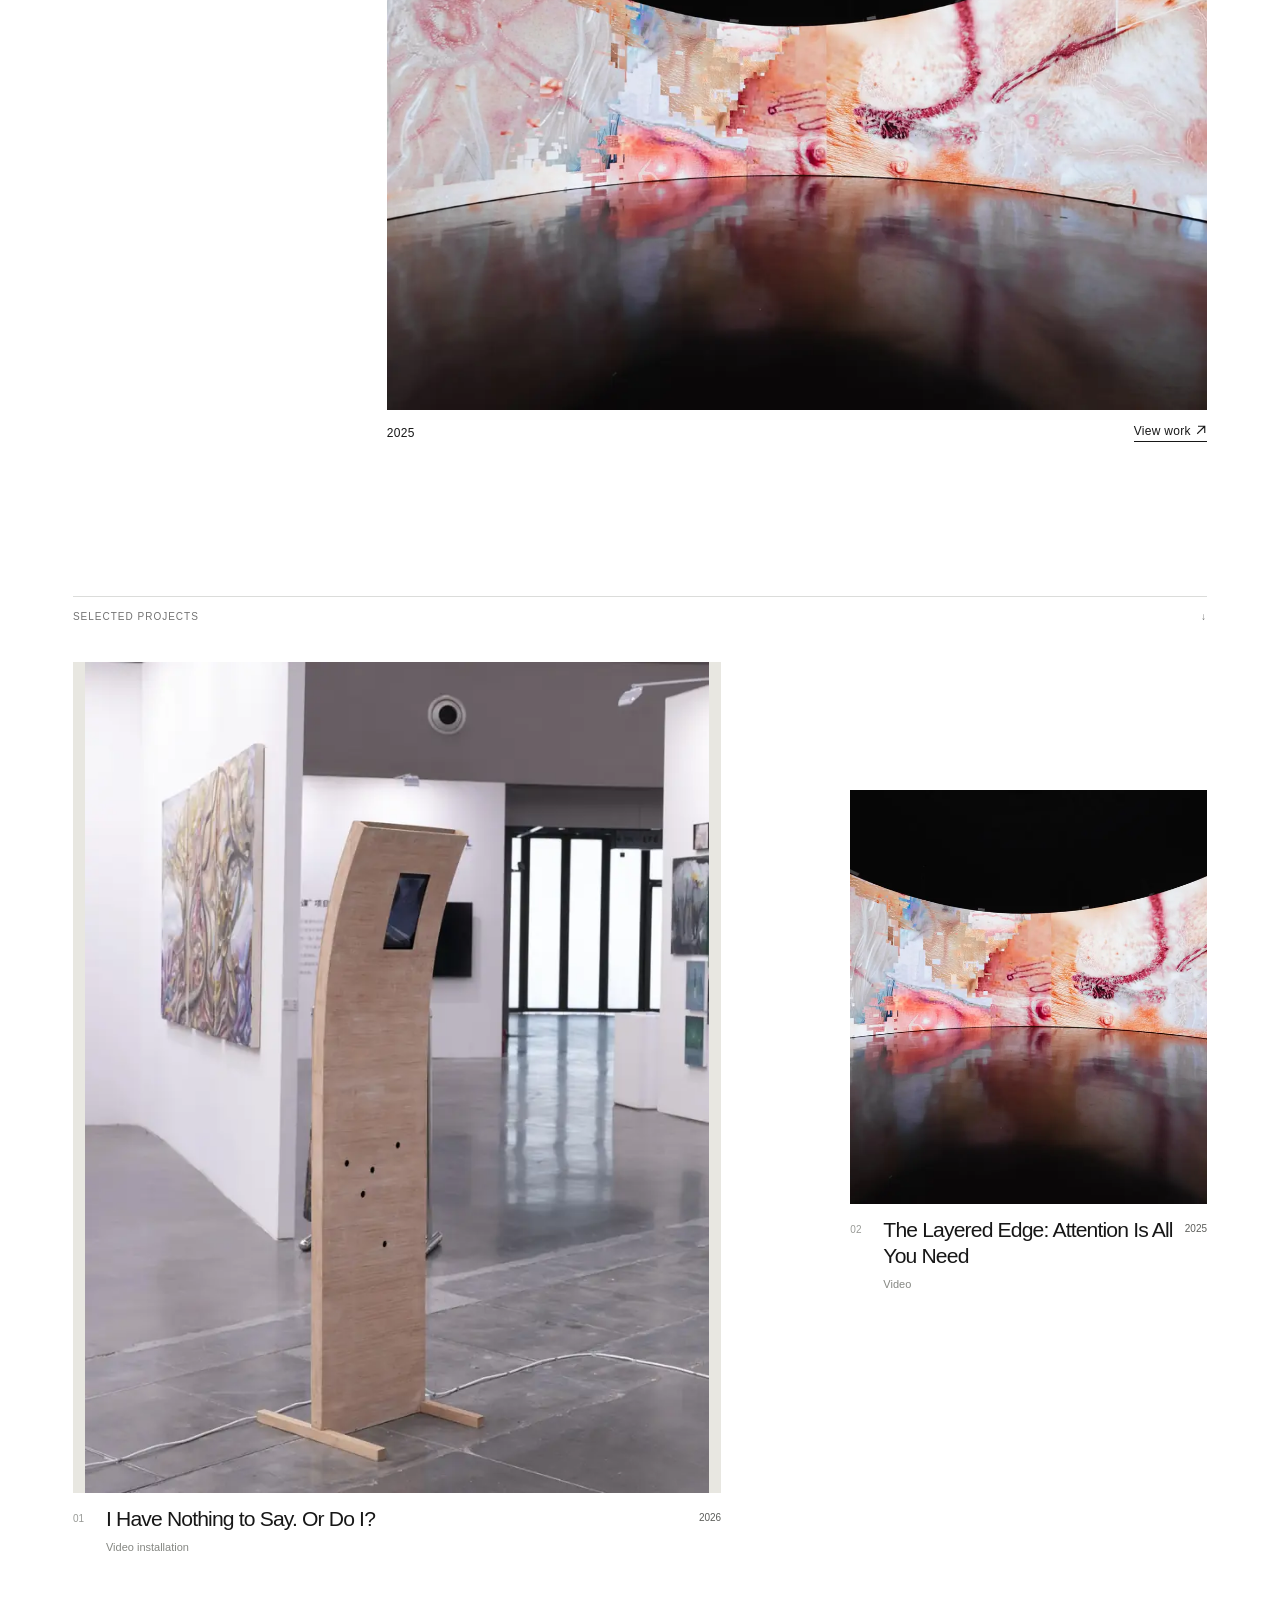
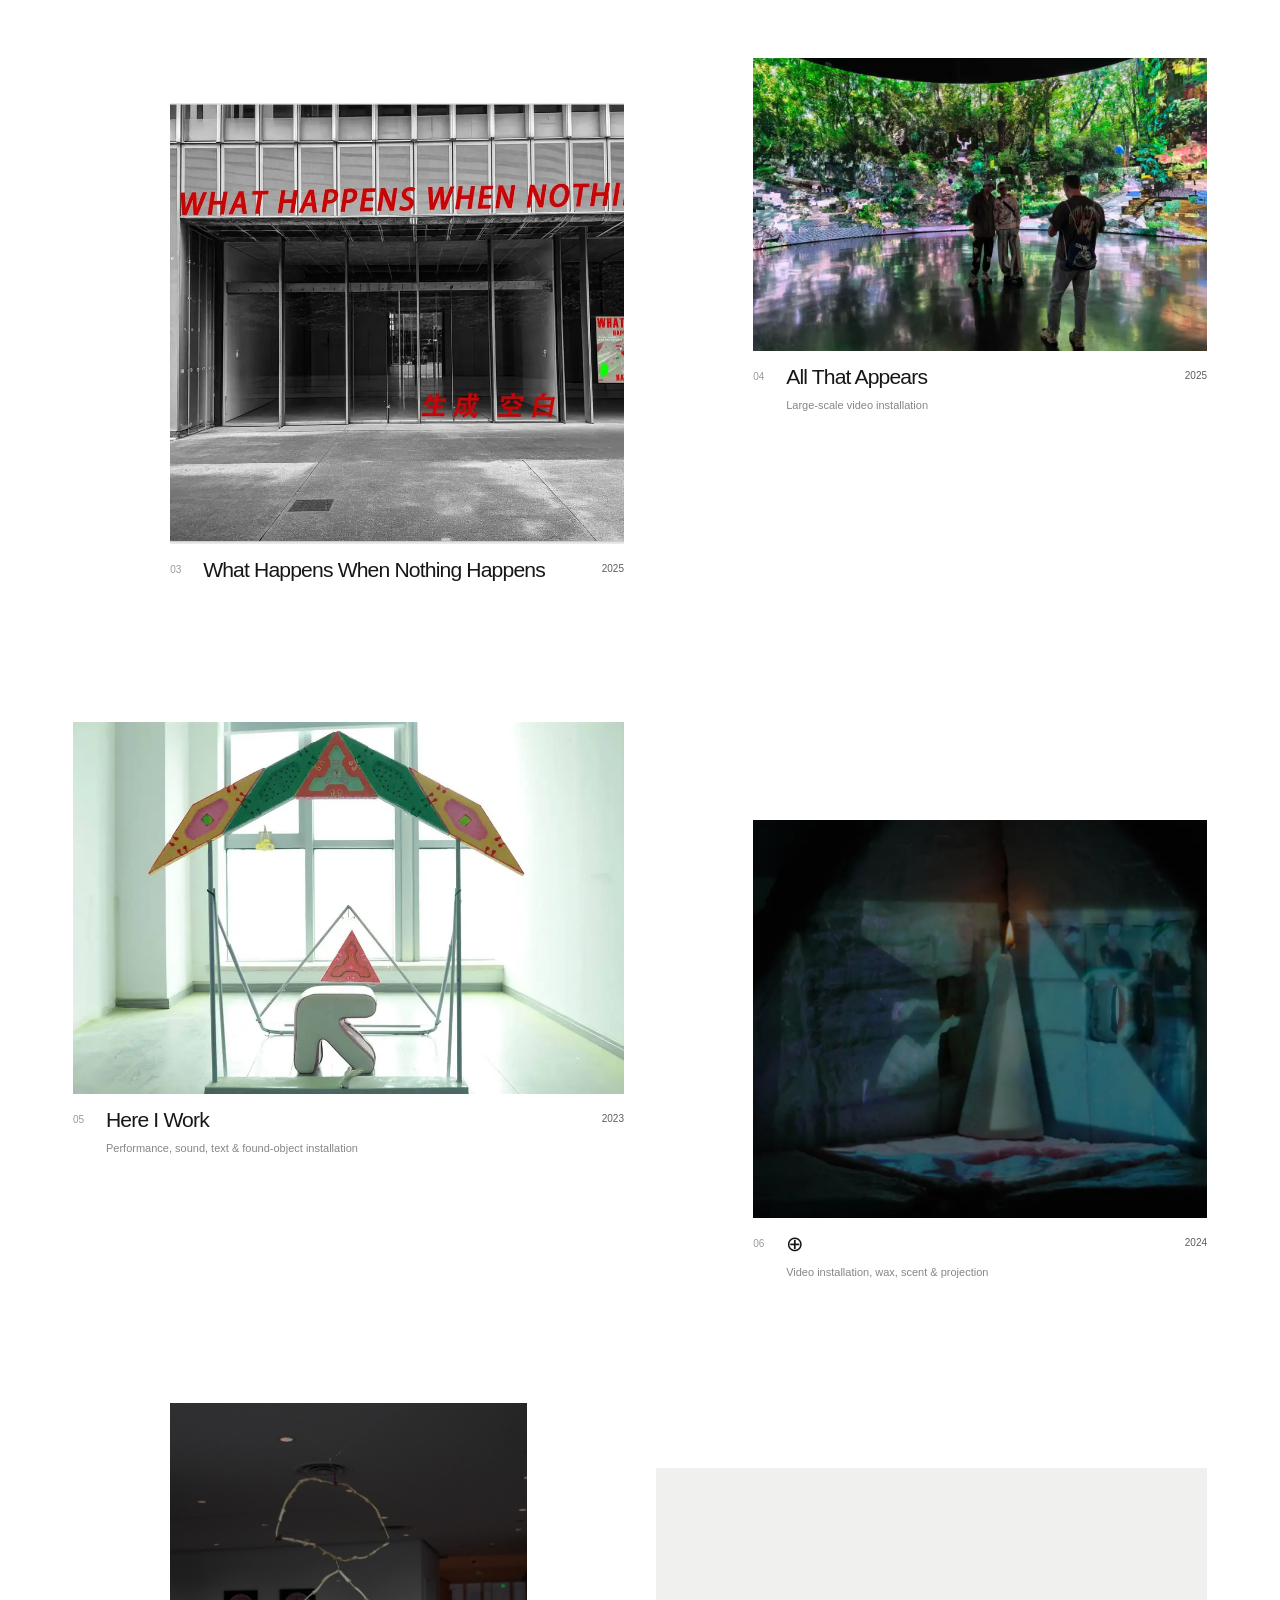
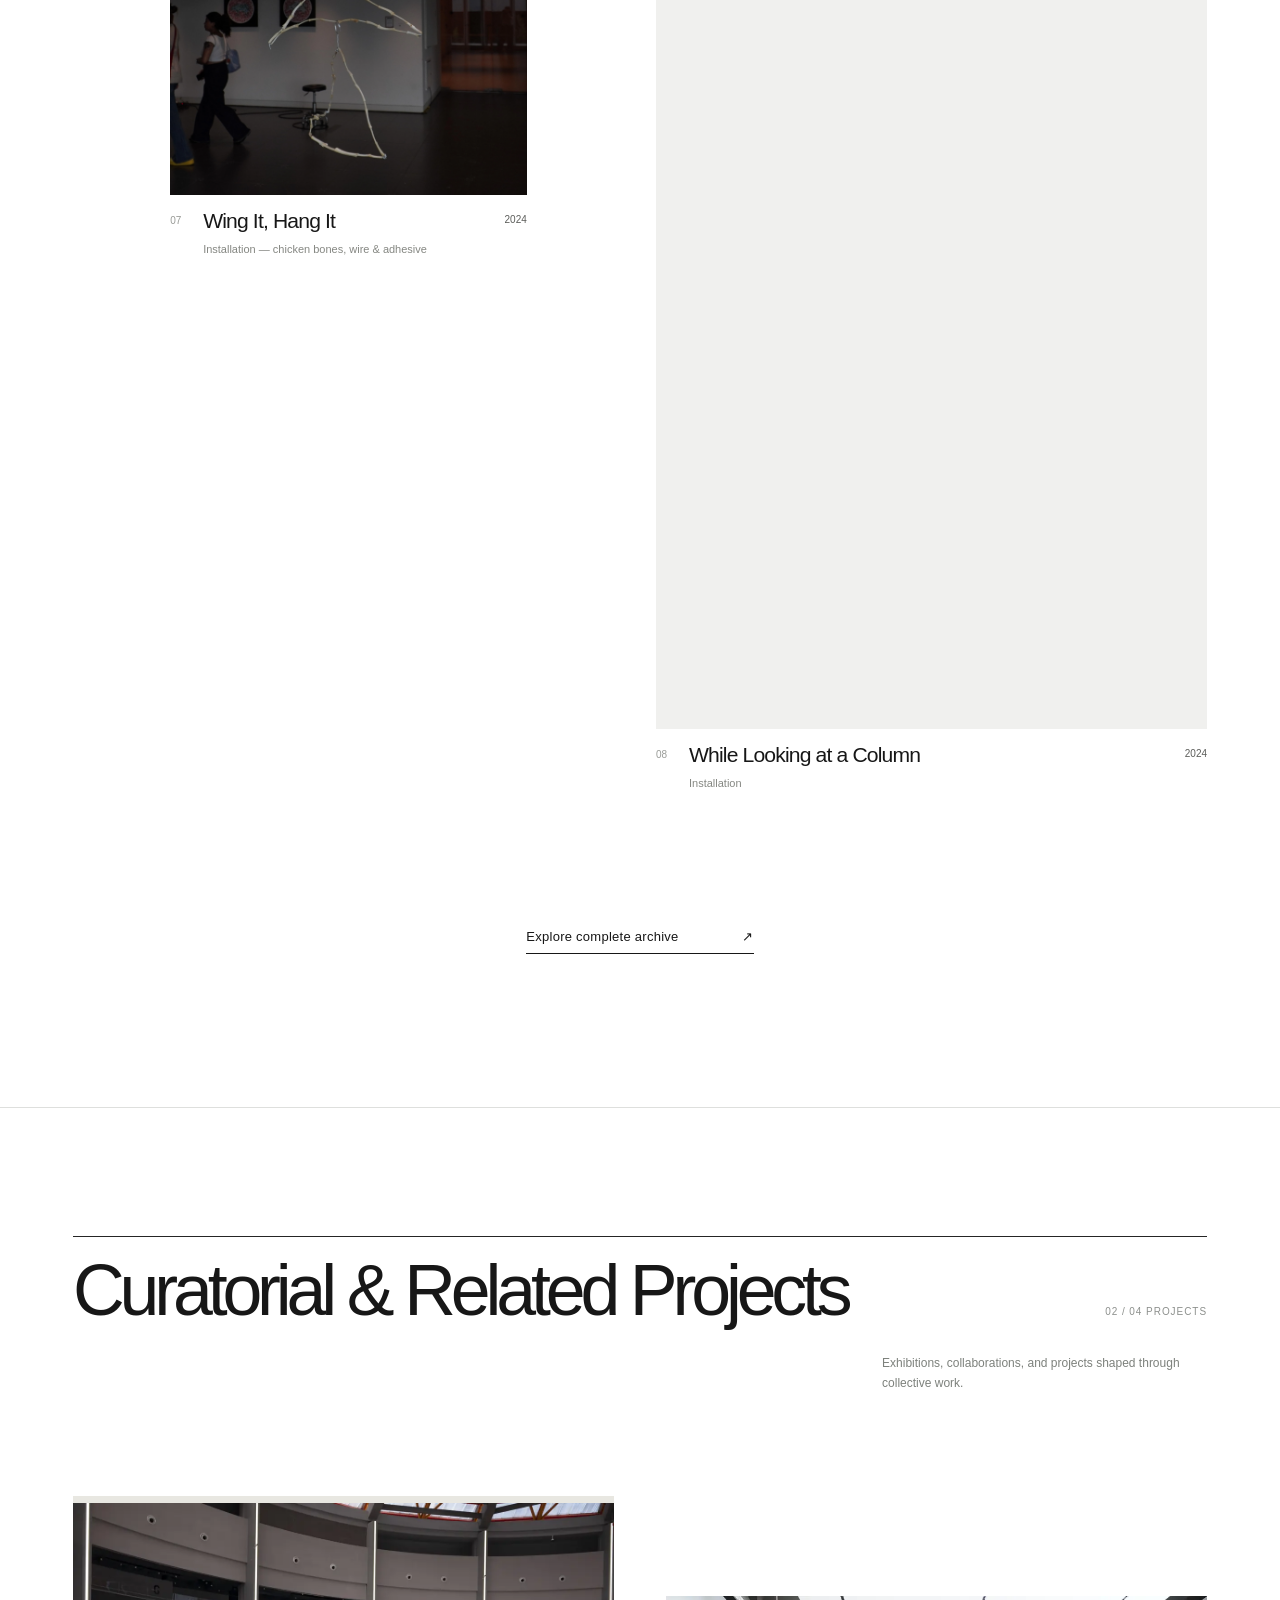
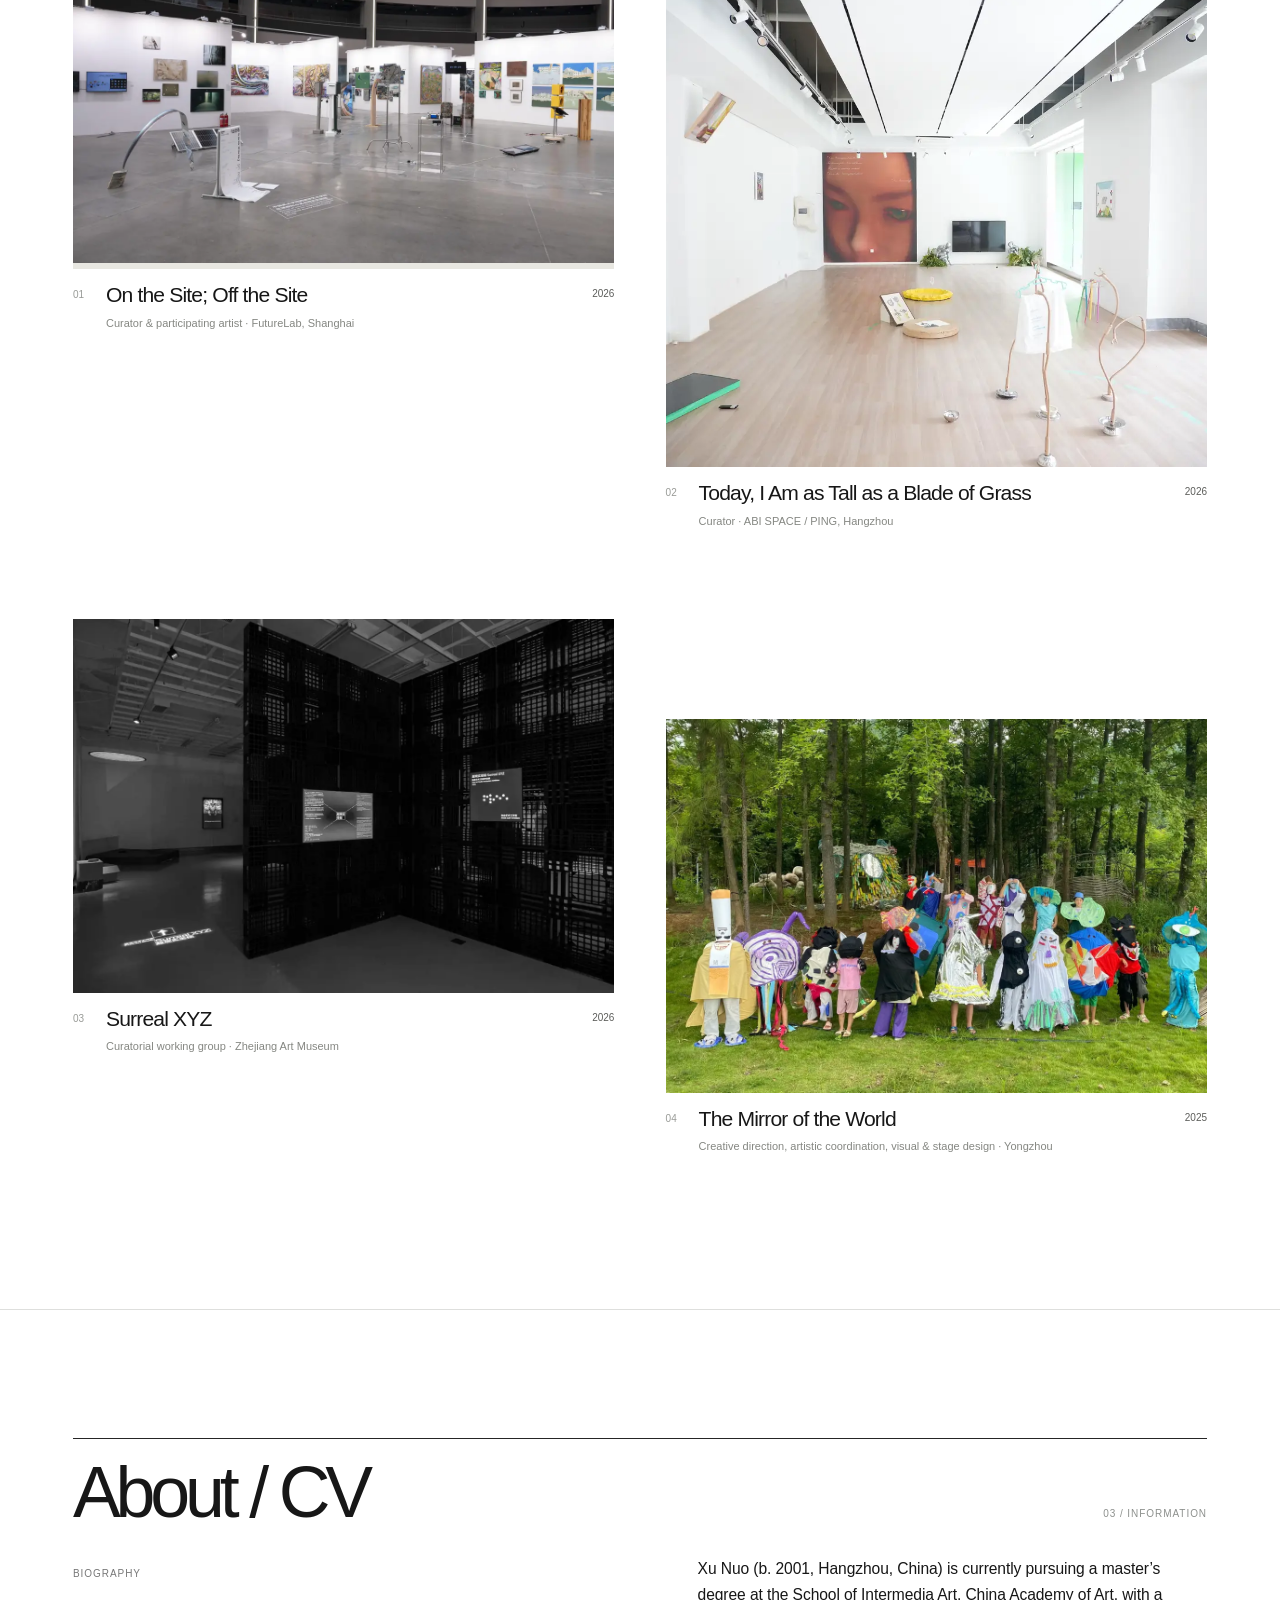
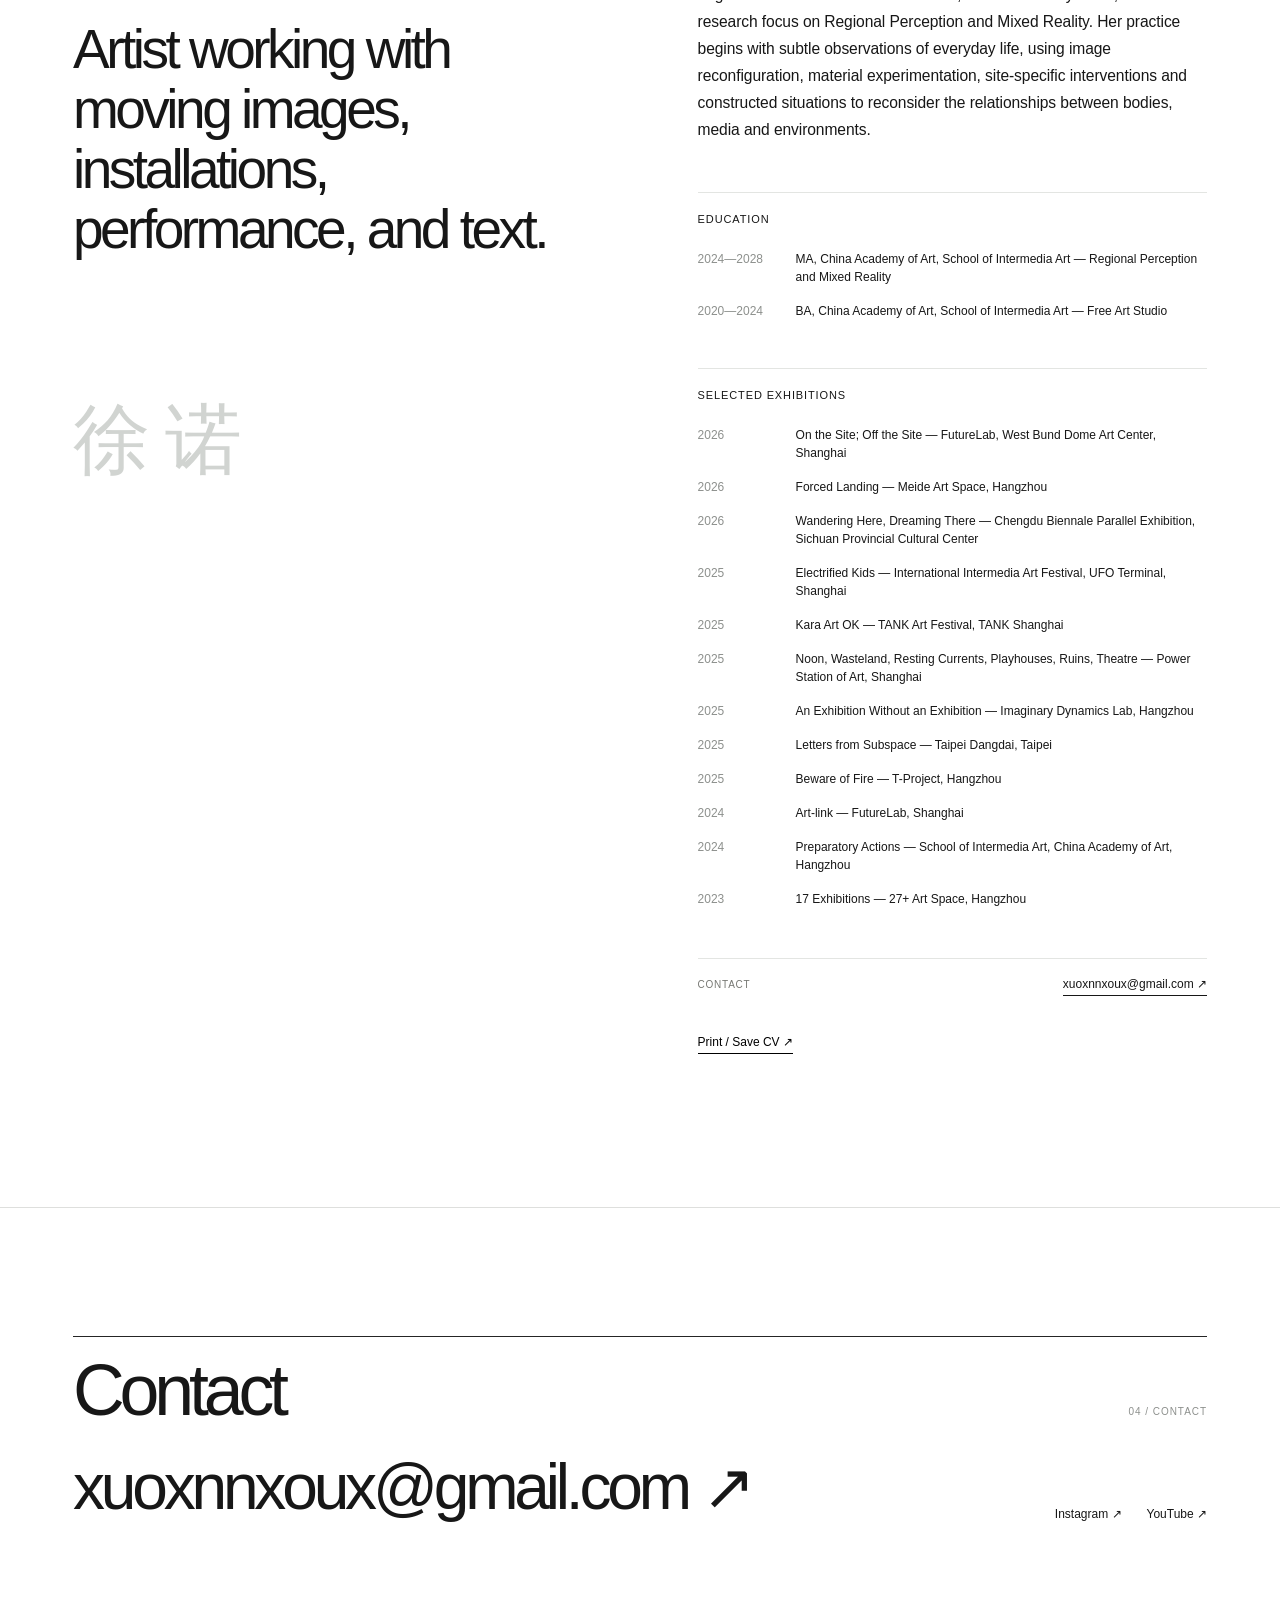
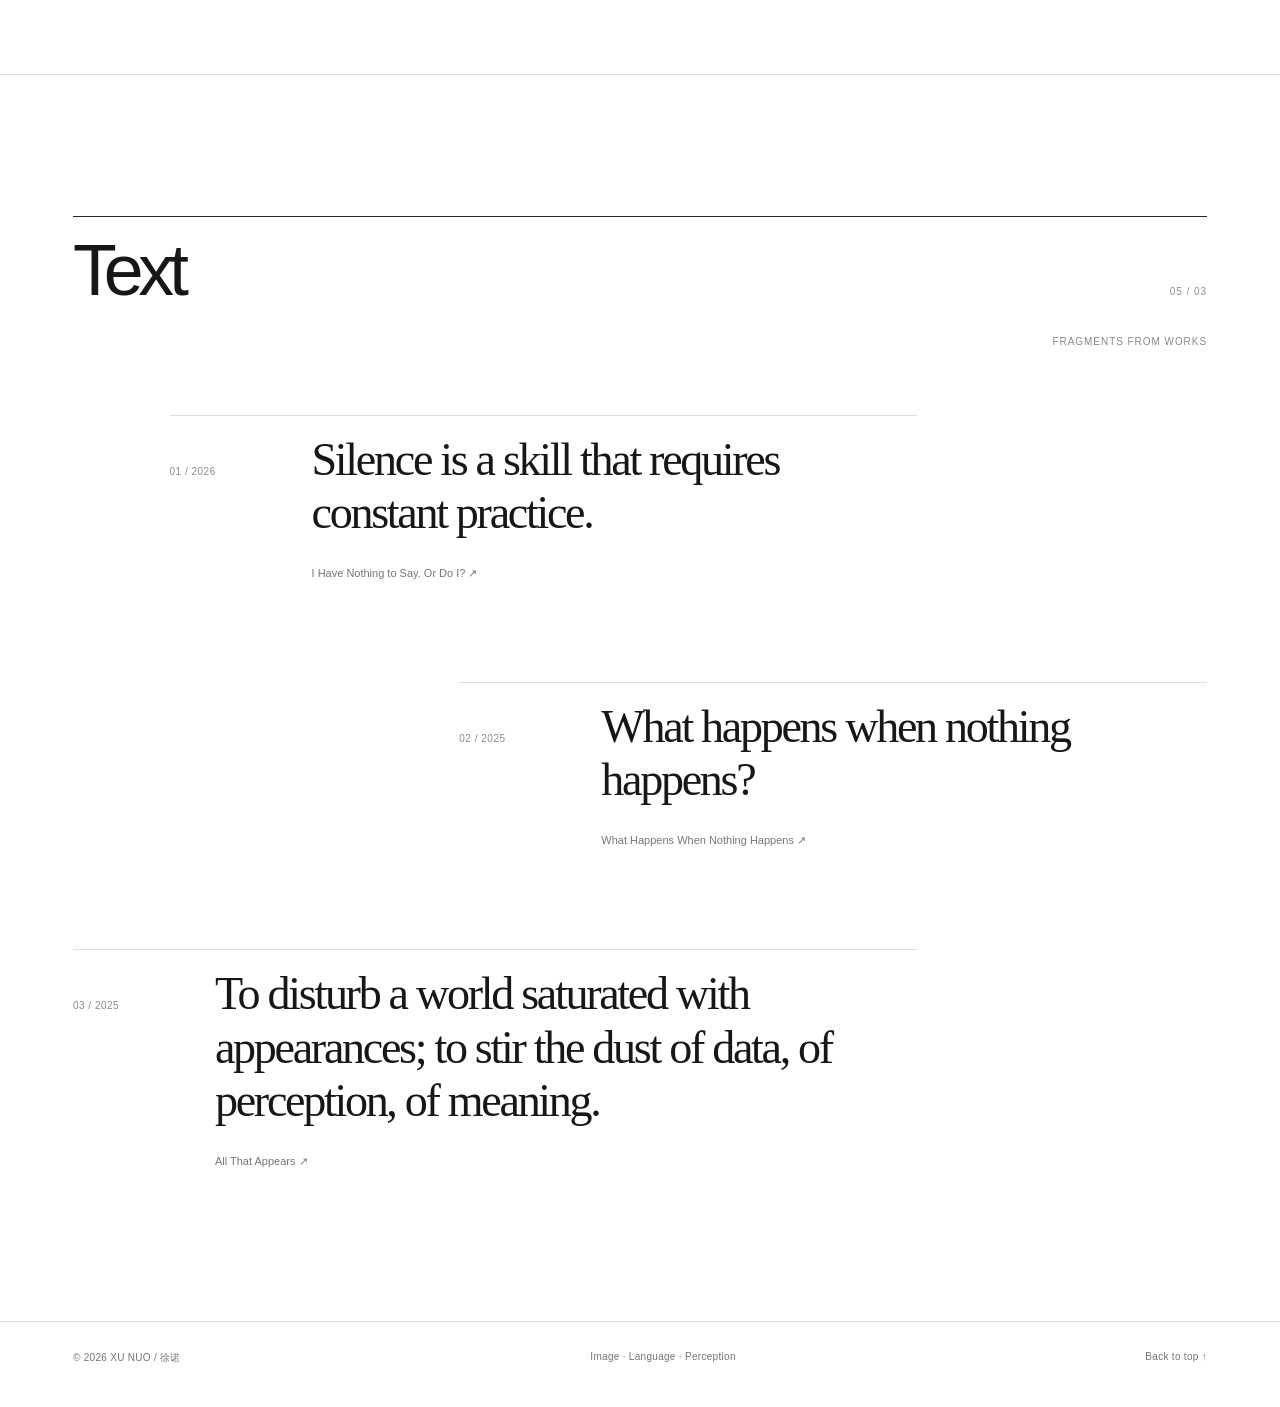
==== commit f2a73ea0: "Publish full-resolution Wing It, Hang It photographs and responsive gallery" ====
--- a/index.html
+++ b/index.html
@@ -117,7 +117,7 @@
 </main>
 <dialog id="image-viewer"><button type="button" class="viewer-close" aria-label="Close image">×</button><img alt=""></dialog>
 <footer><span>© <span id="footer-year">2026</span> XU NUO / 徐诺</span><span data-i18n="footerText">Image · Language · Perception</span><a href="#hero-title" data-i18n="backToTop">Back to top ↑</a></footer>
-<script src="./data.js?v=portfolio-20261119"></script>
+<script src="./data.js?v=wing-gallery-20261119"></script>
 <script type="module" src="./app.js?v=studio-20261118-03"></script>
 <script type="module" src="./nav-directory.js?v=nav-20261118-03"></script>
 <script type="module" src="./art-direction.js?v=names-03"></script>
@@ -125,3 +125,4 @@
 <script type="module" src="./site-content-v2.mjs?v=studio-v2"></script>
 </body></html>
 
+
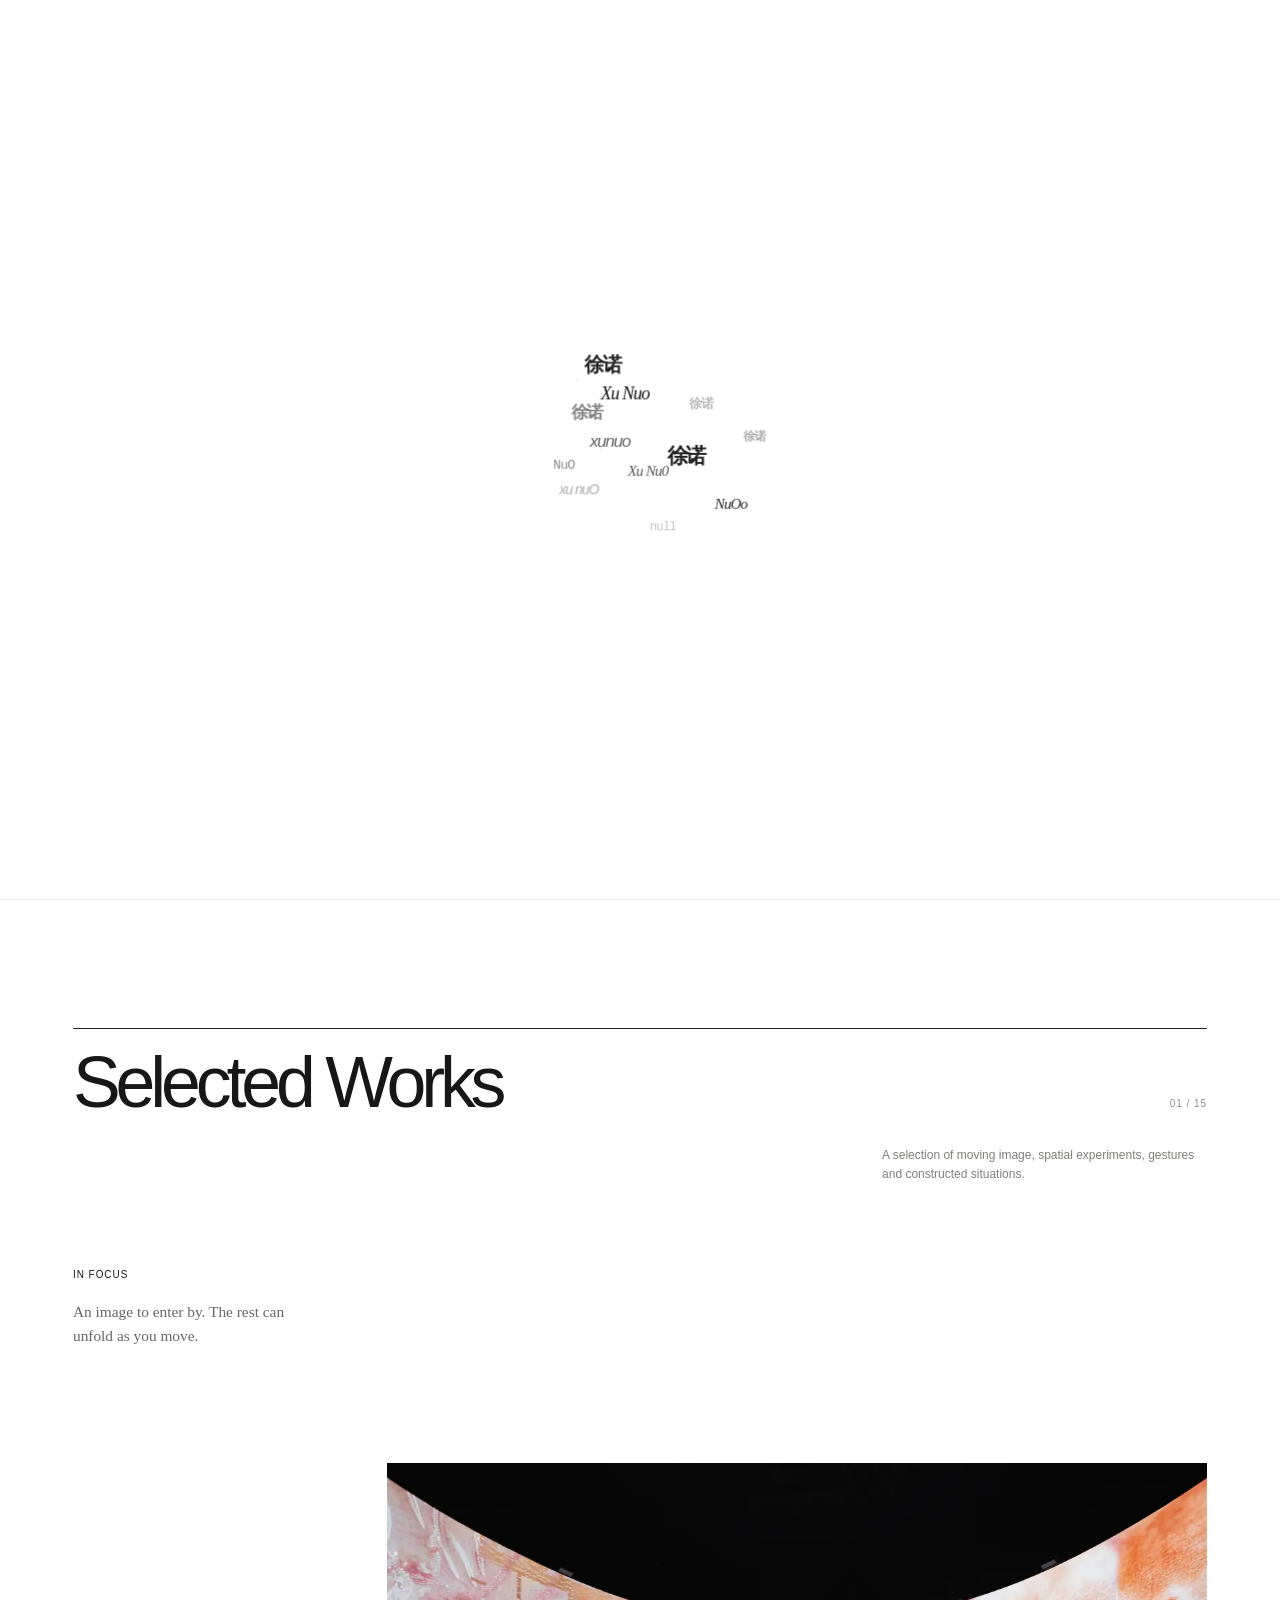
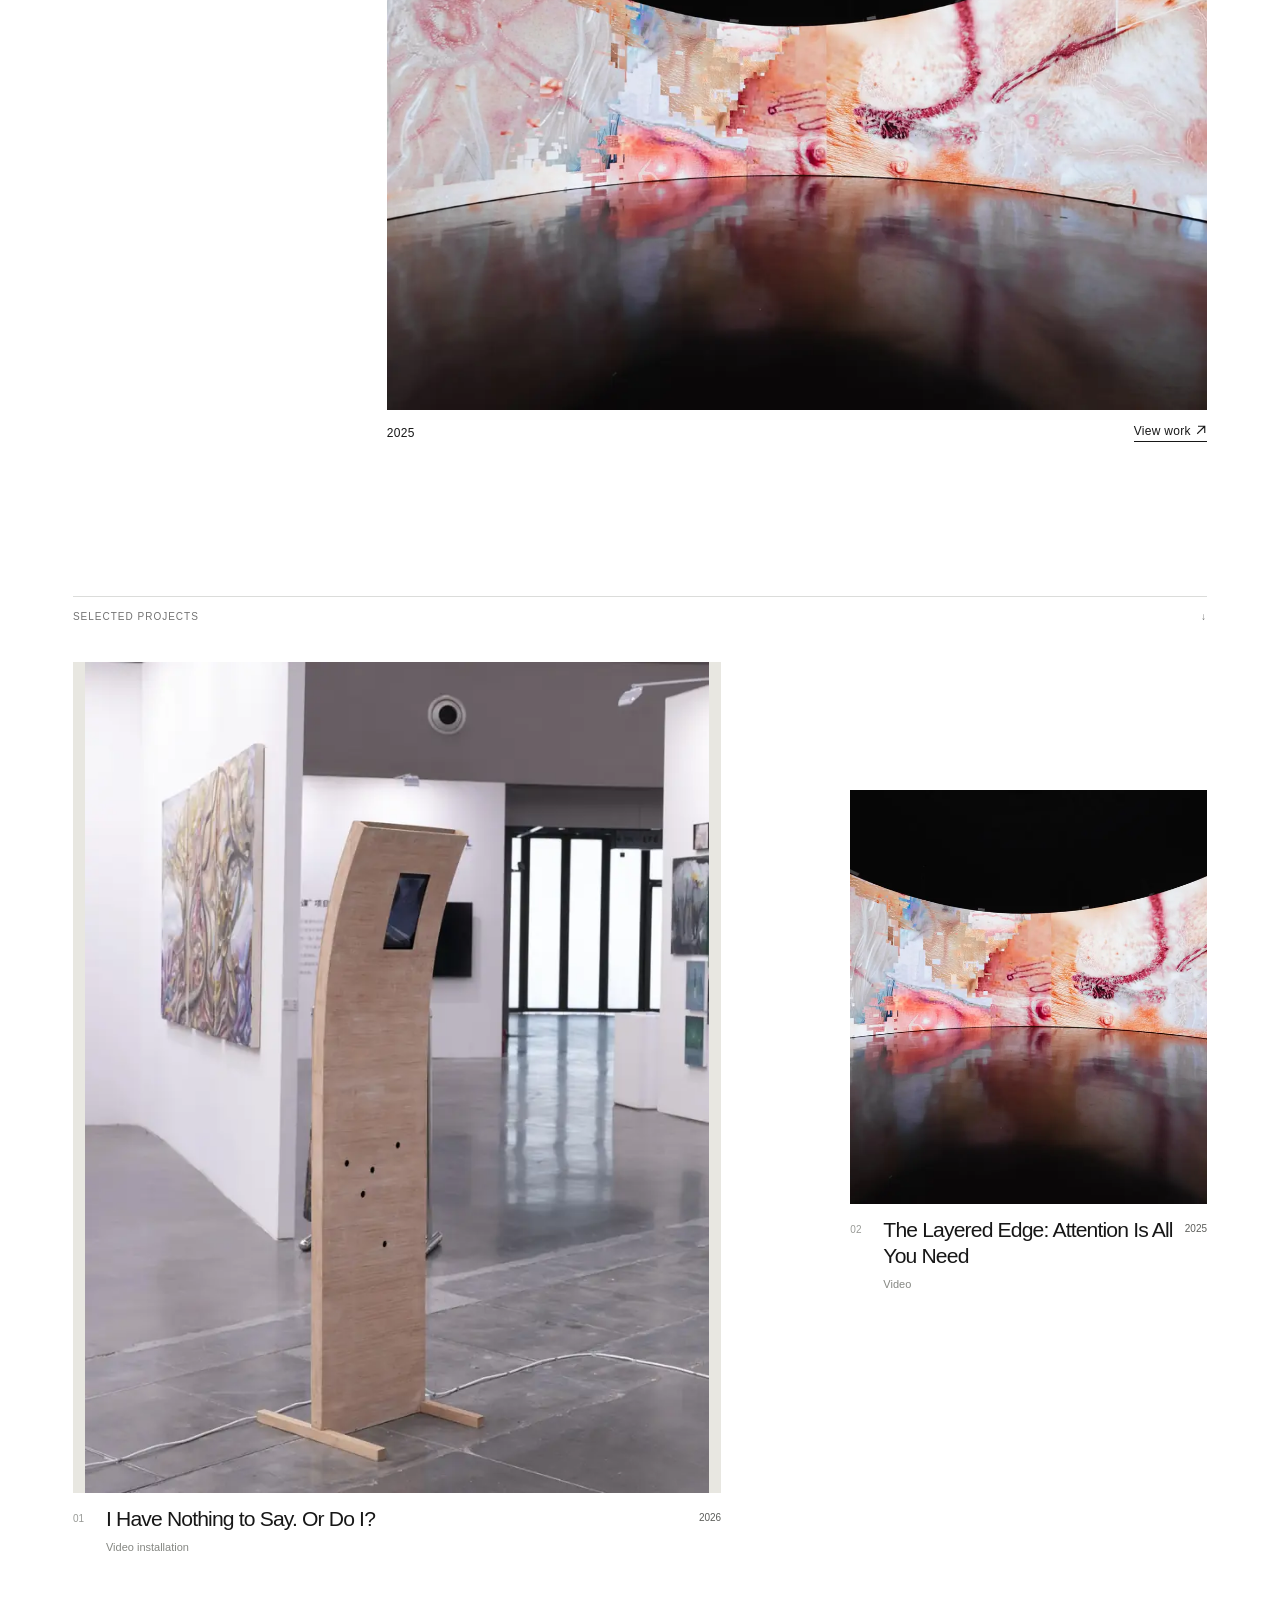
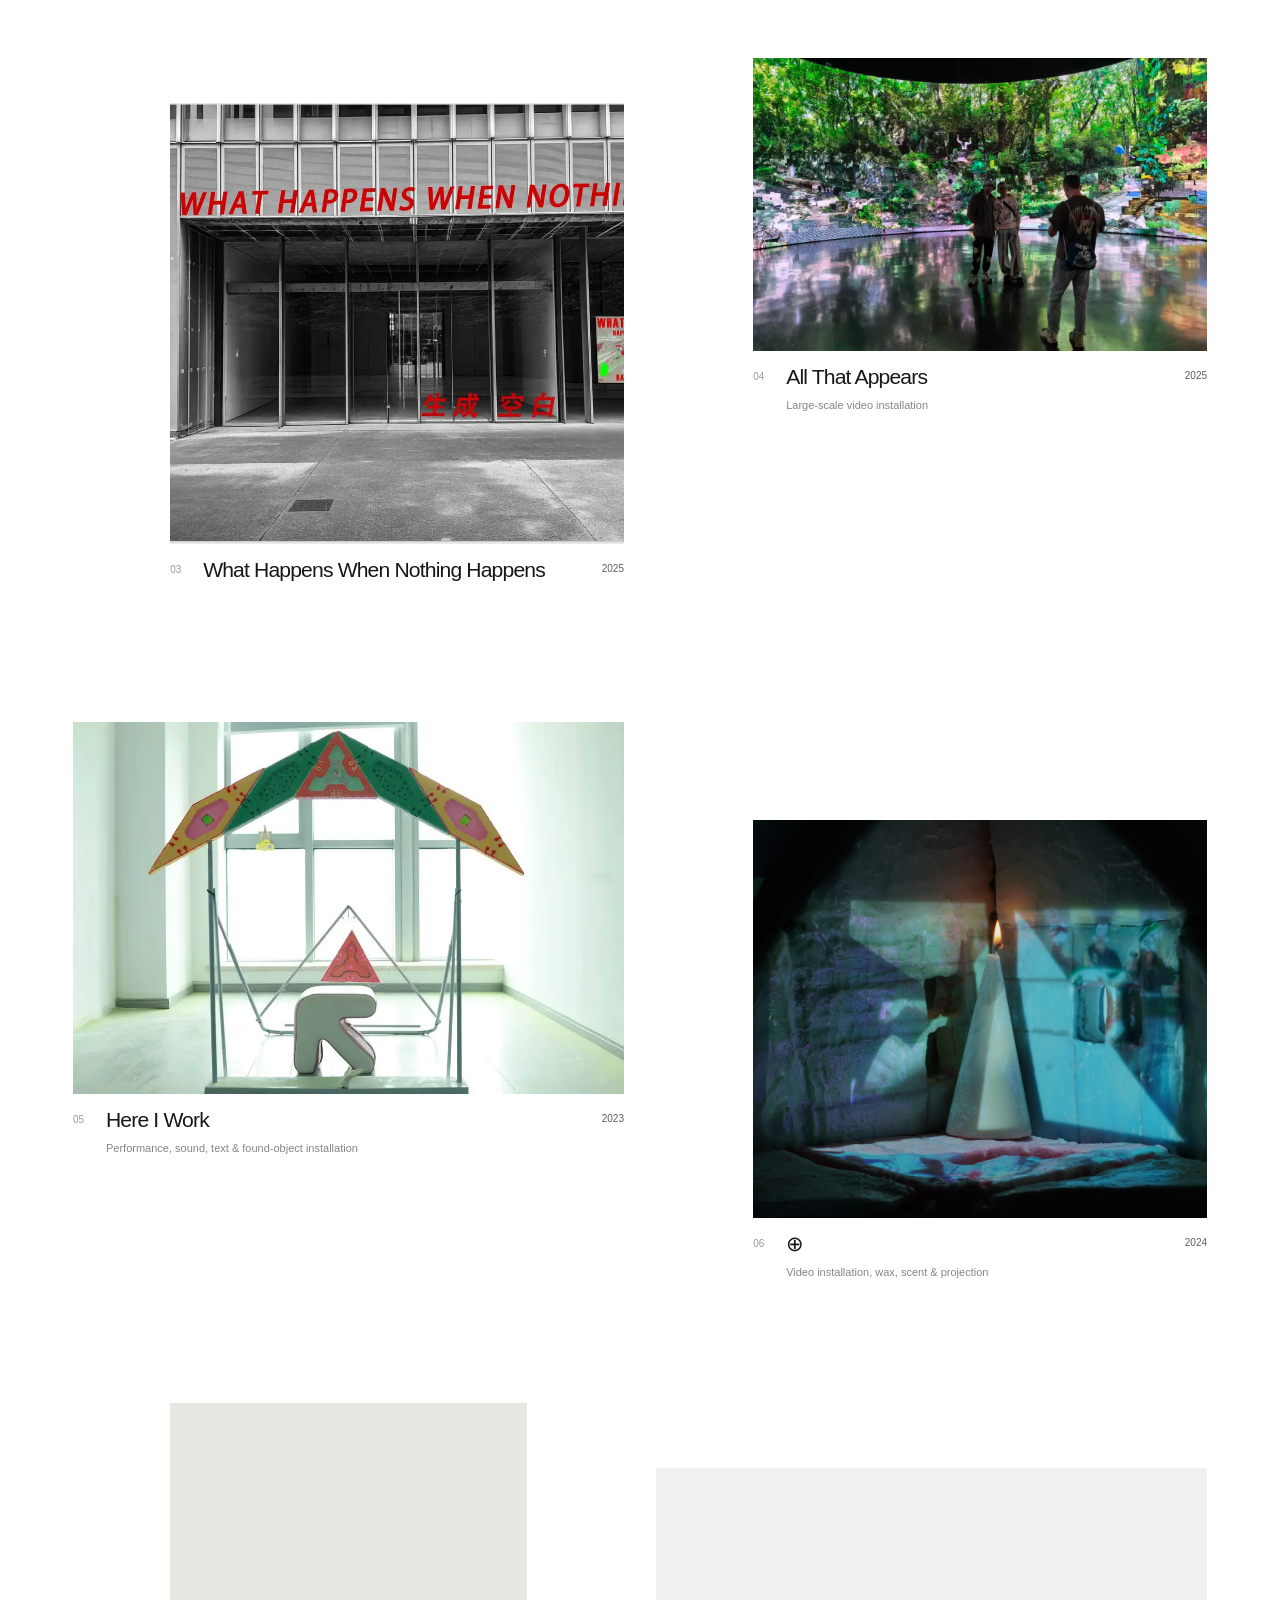
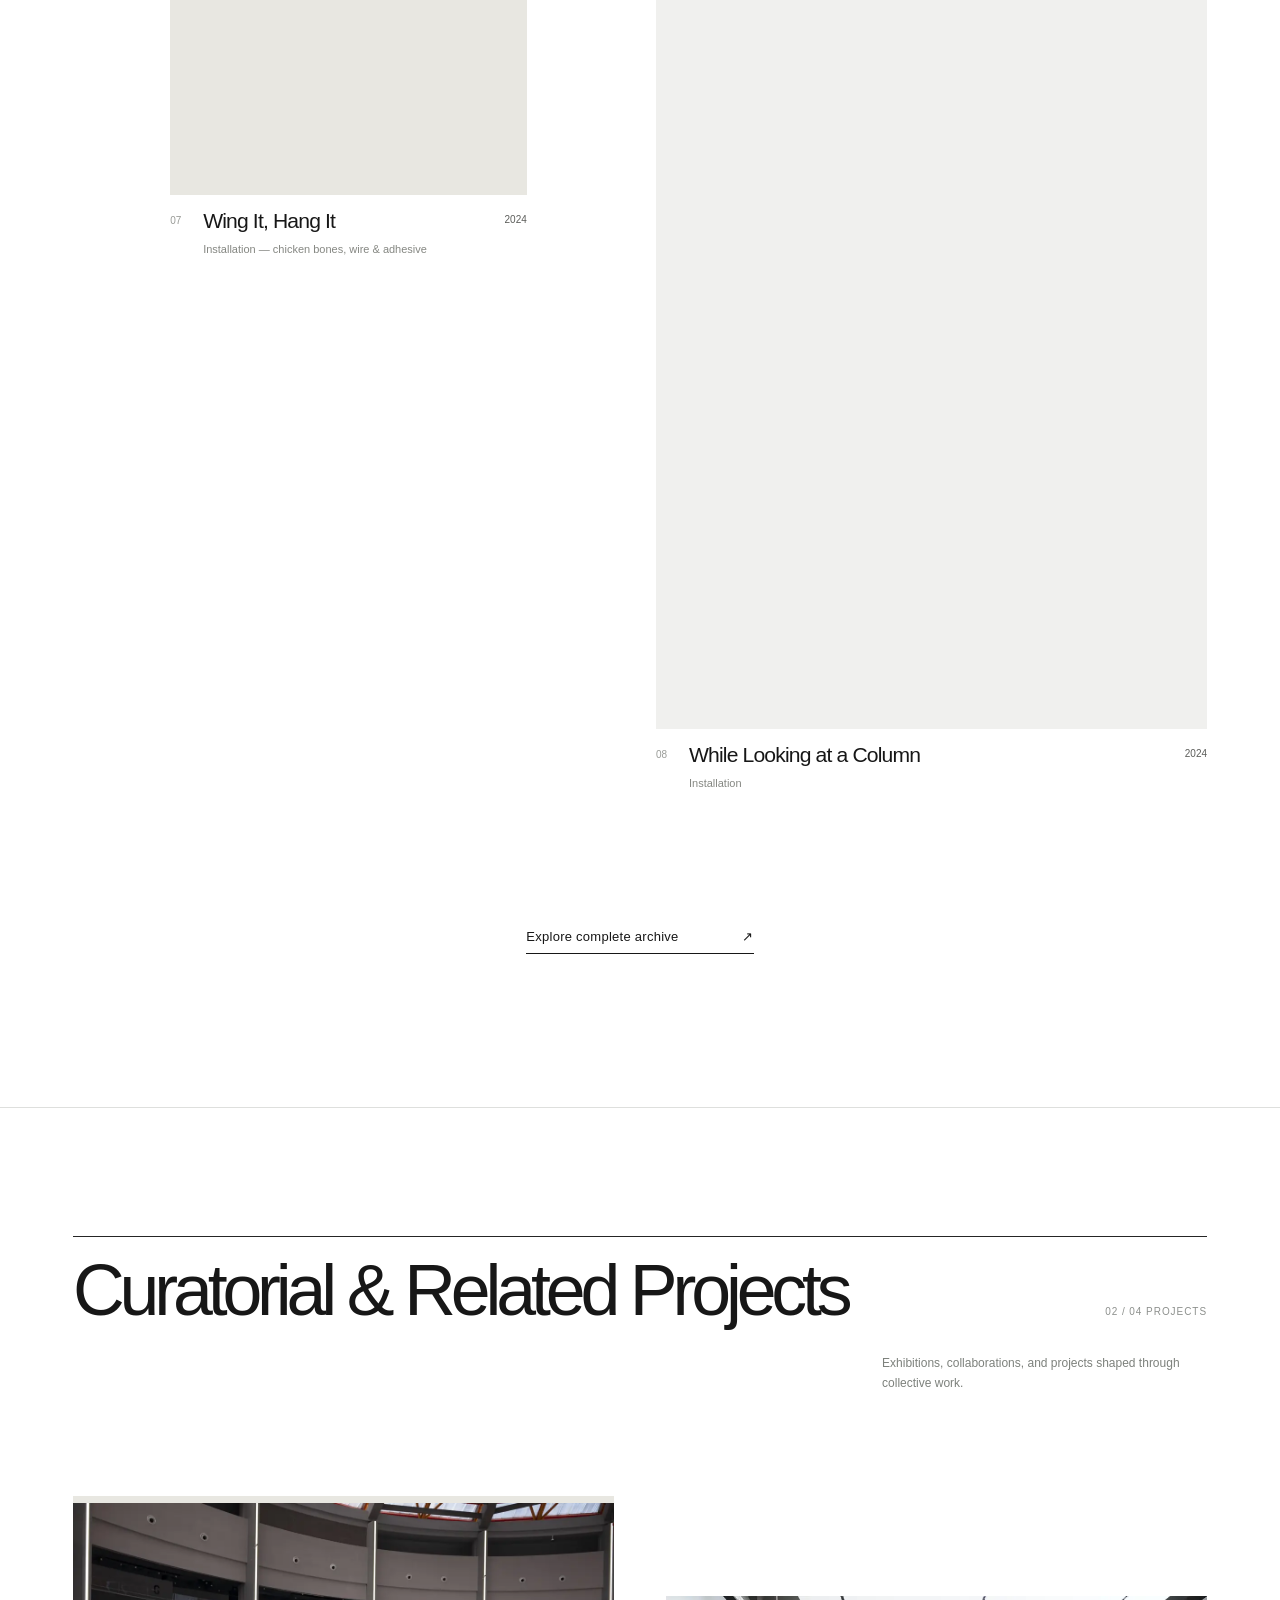
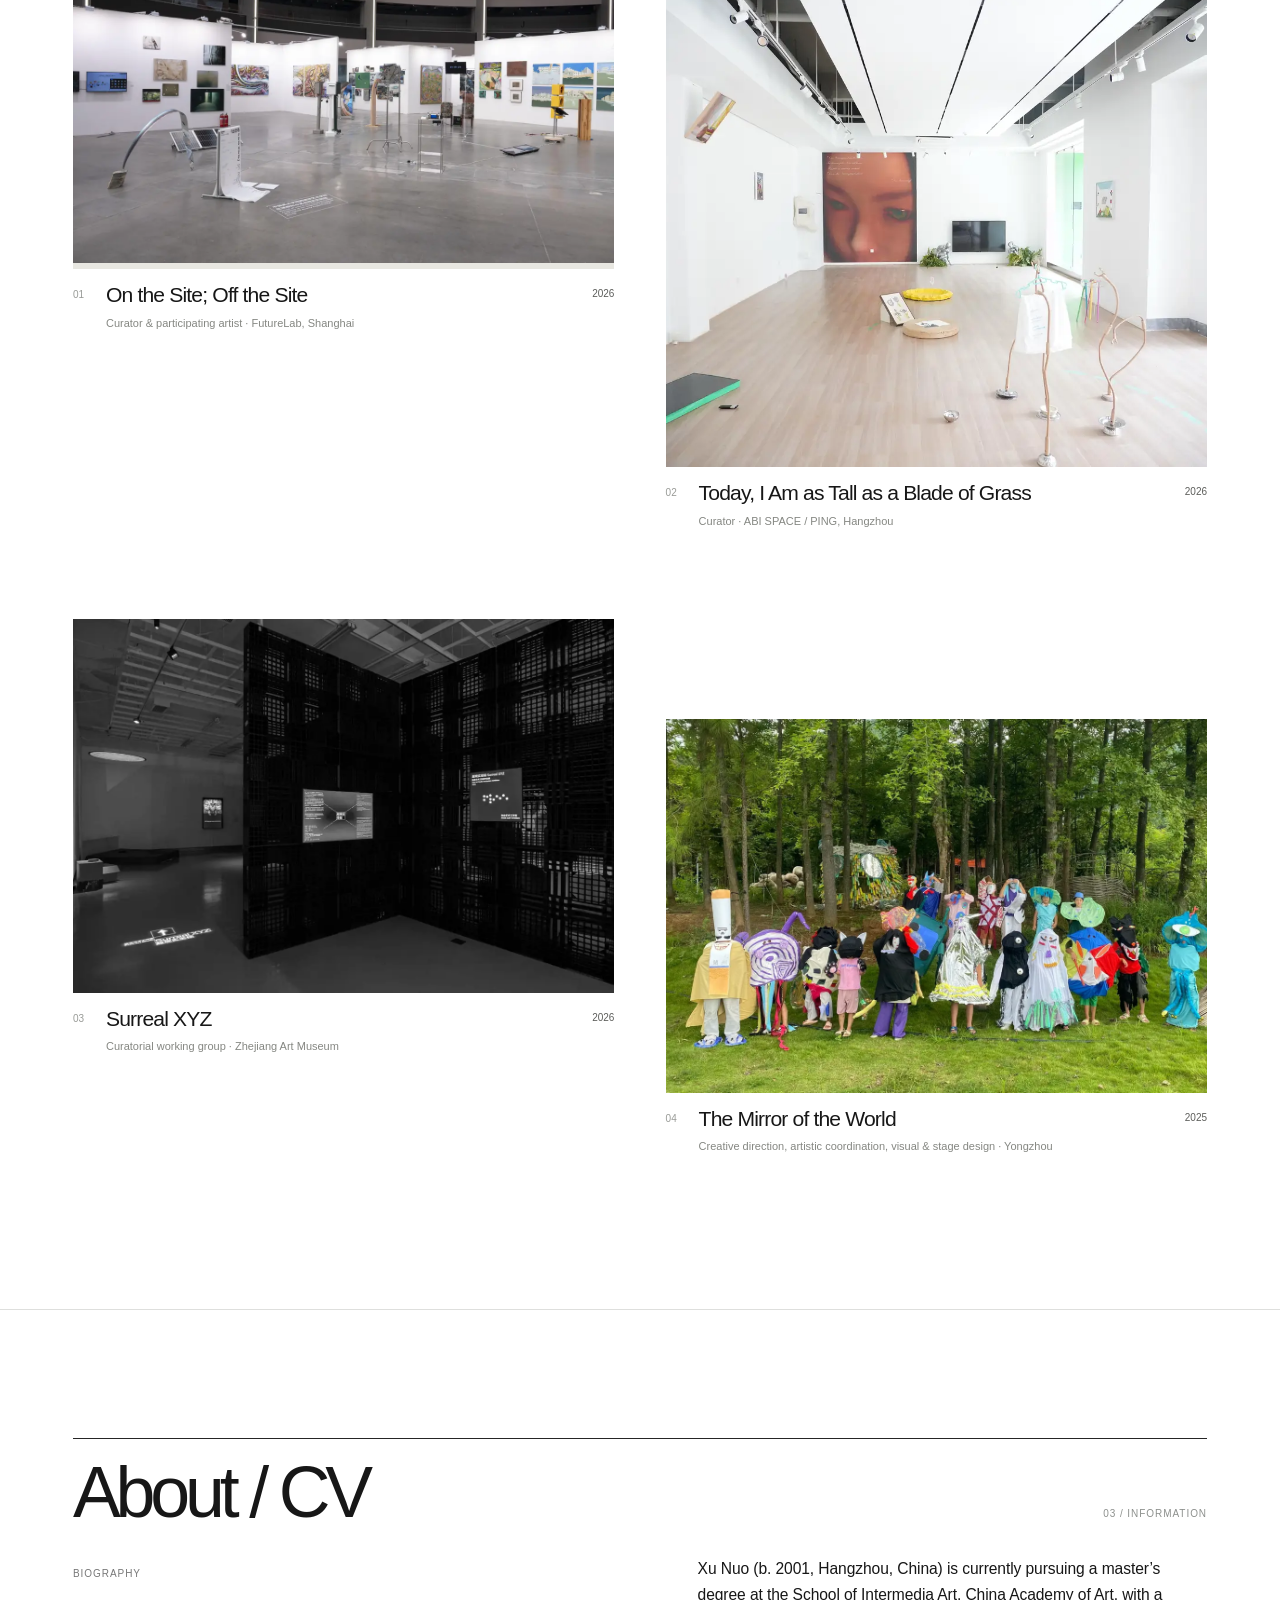
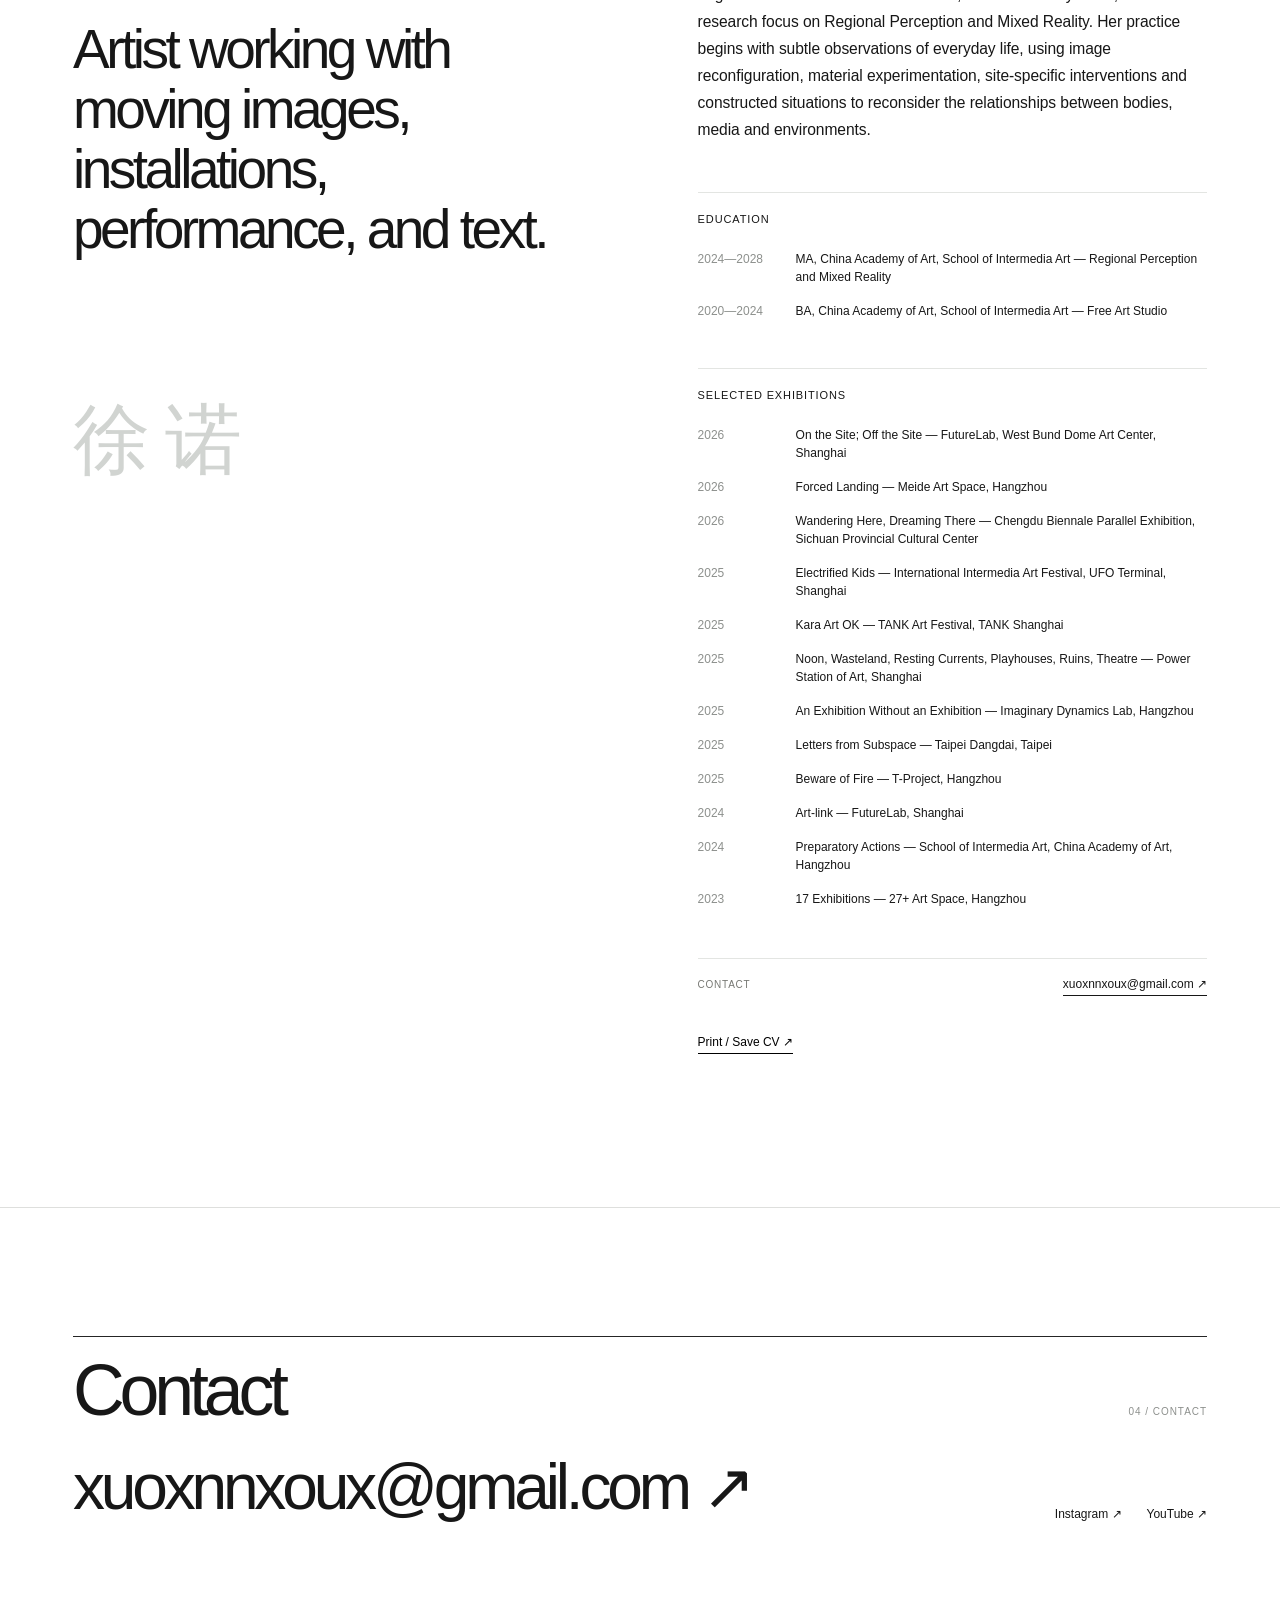
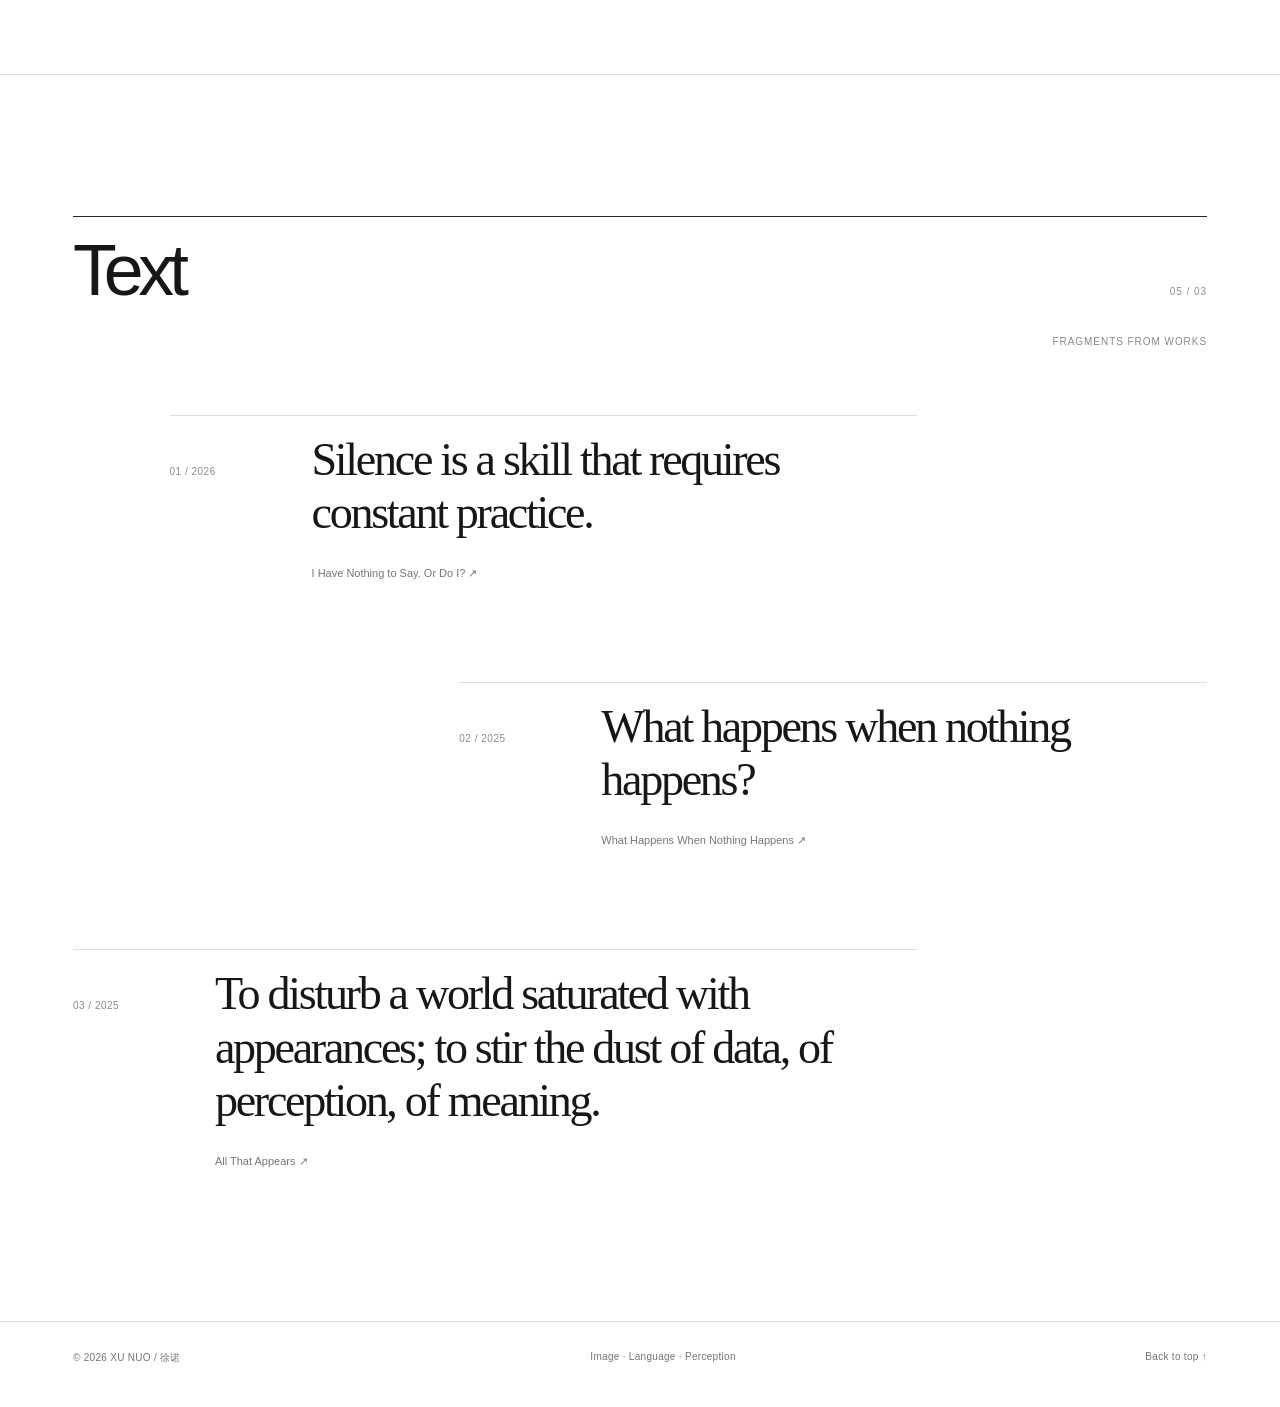
==== commit a8cb2679: "Publish high-resolution galleries for Unit One and ⊕" ====
--- a/index.html
+++ b/index.html
@@ -117,7 +117,7 @@
 </main>
 <dialog id="image-viewer"><button type="button" class="viewer-close" aria-label="Close image">×</button><img alt=""></dialog>
 <footer><span>© <span id="footer-year">2026</span> XU NUO / 徐诺</span><span data-i18n="footerText">Image · Language · Perception</span><a href="#hero-title" data-i18n="backToTop">Back to top ↑</a></footer>
-<script src="./data.js?v=wing-gallery-20261119"></script>
+<script src="./data.js?v=unit-oplus-20261119"></script>
 <script type="module" src="./app.js?v=studio-20261118-03"></script>
 <script type="module" src="./nav-directory.js?v=nav-20261118-03"></script>
 <script type="module" src="./art-direction.js?v=names-03"></script>
@@ -126,3 +126,4 @@
 </body></html>
 
 
+
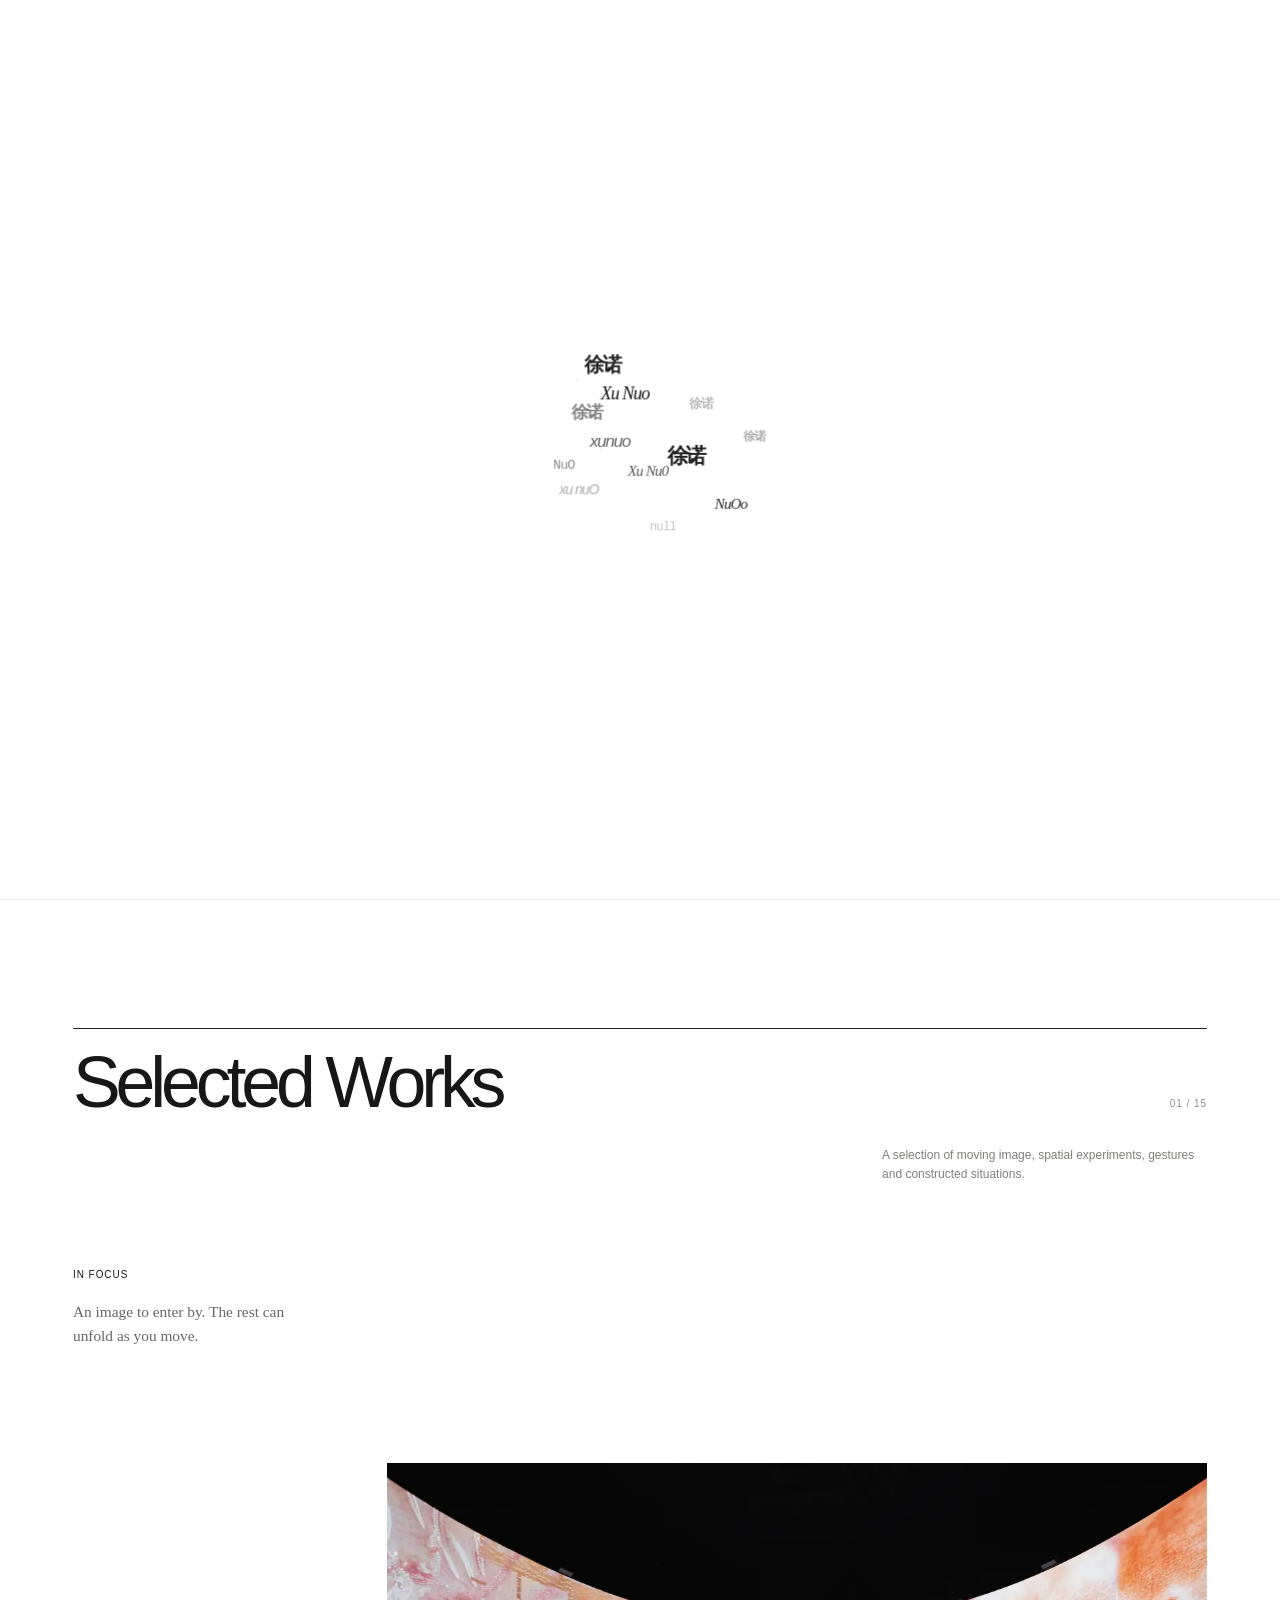
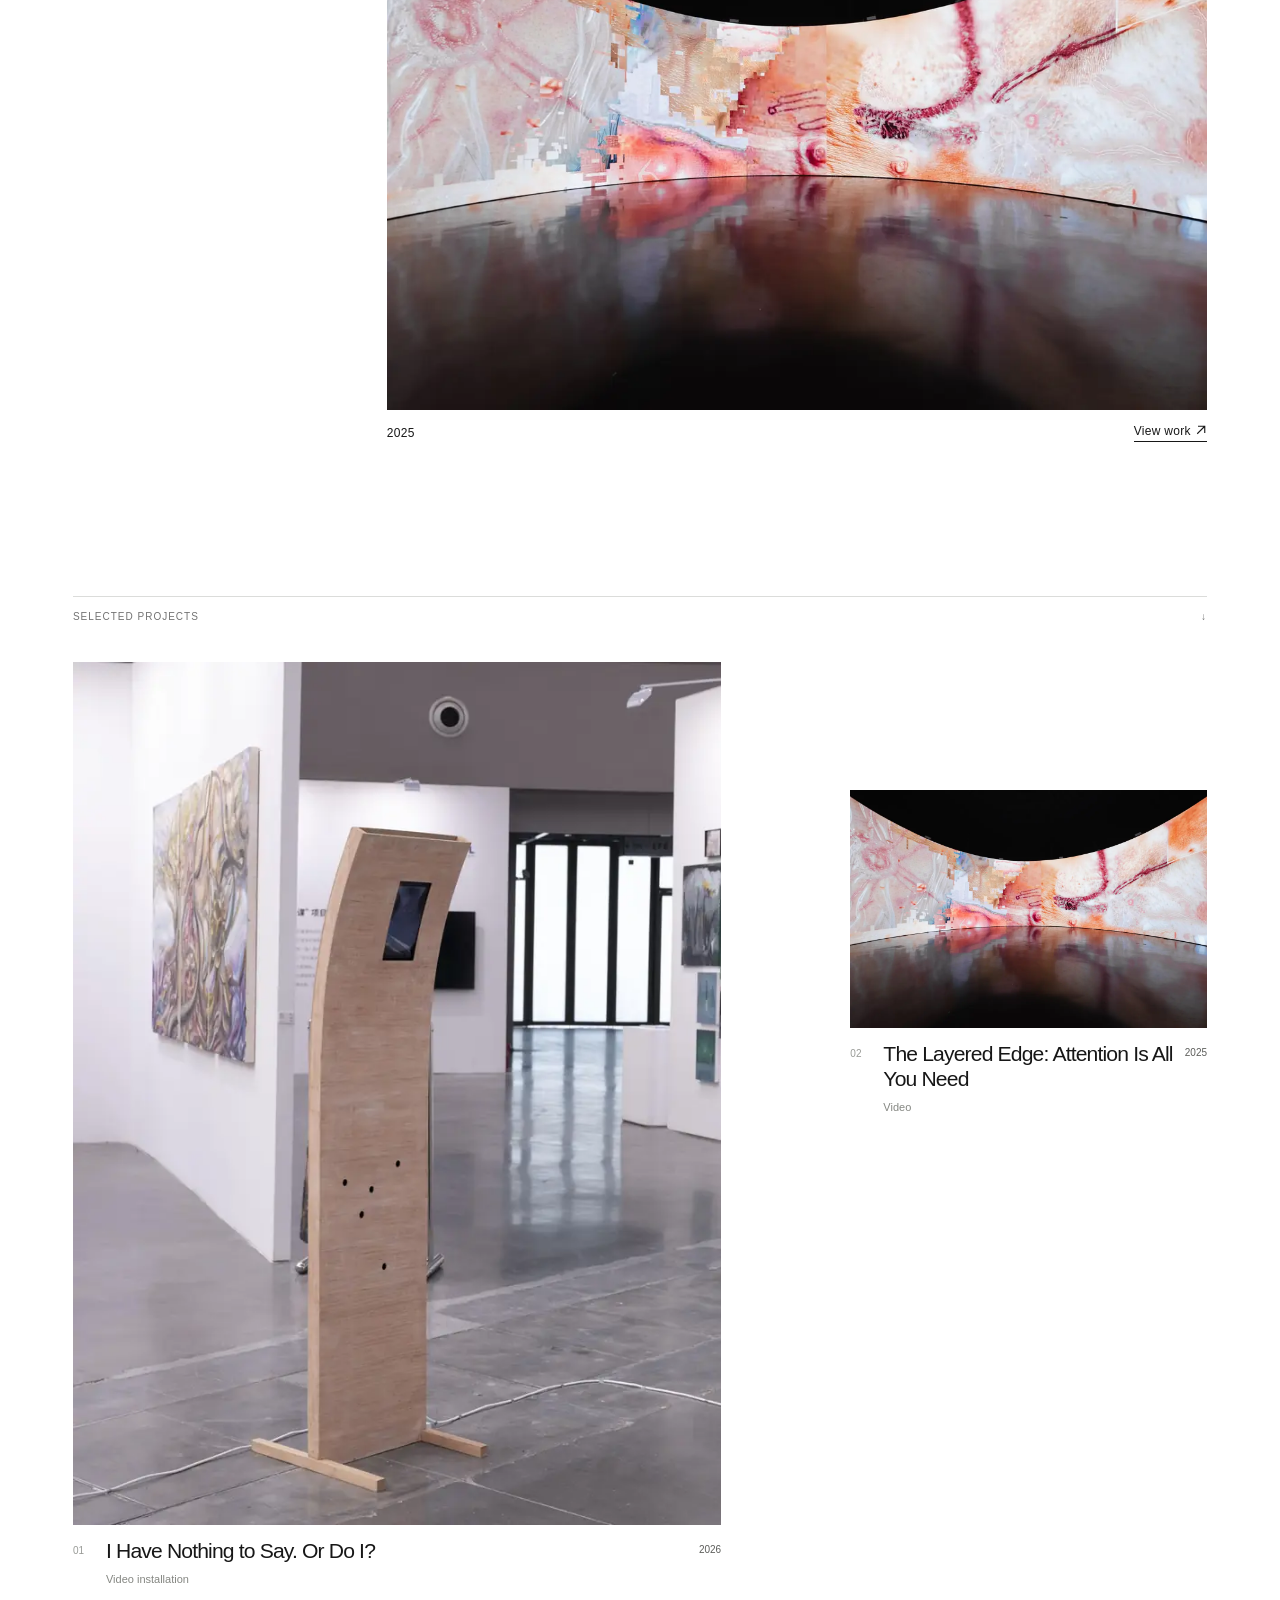
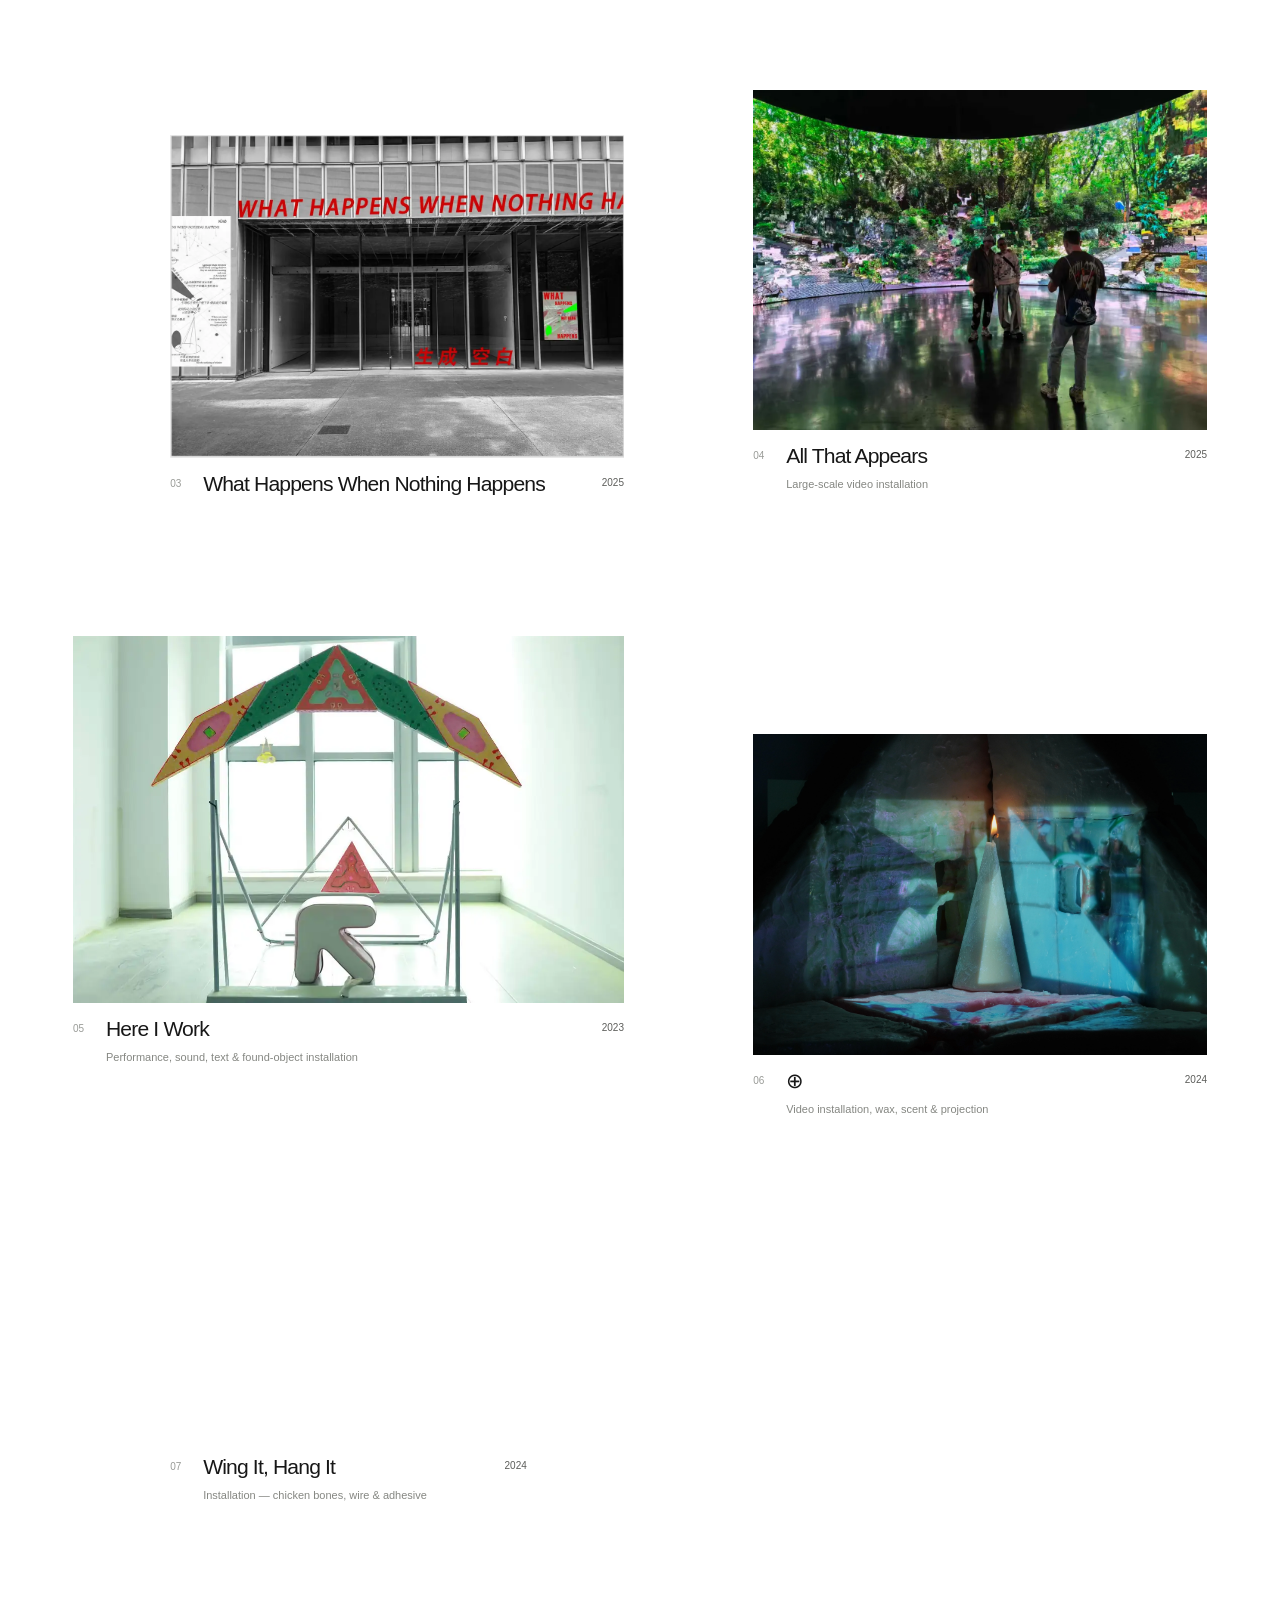
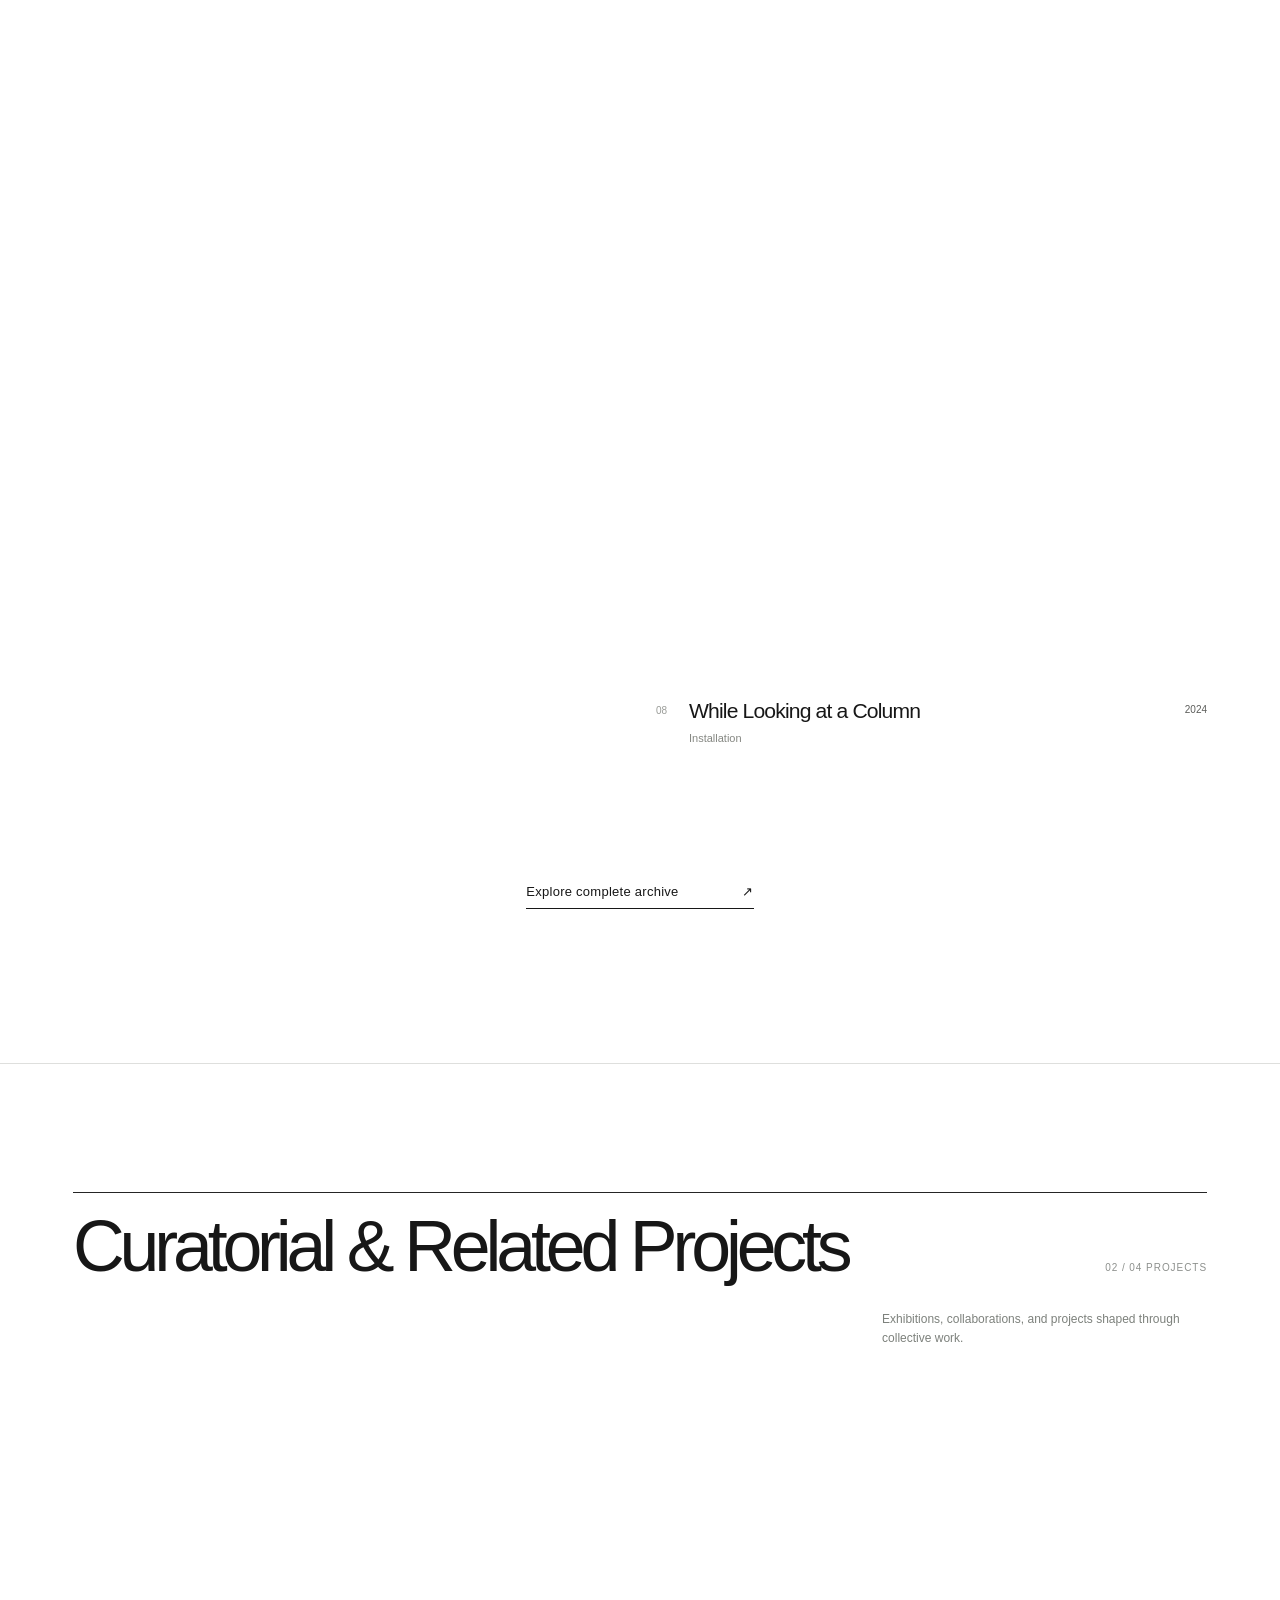
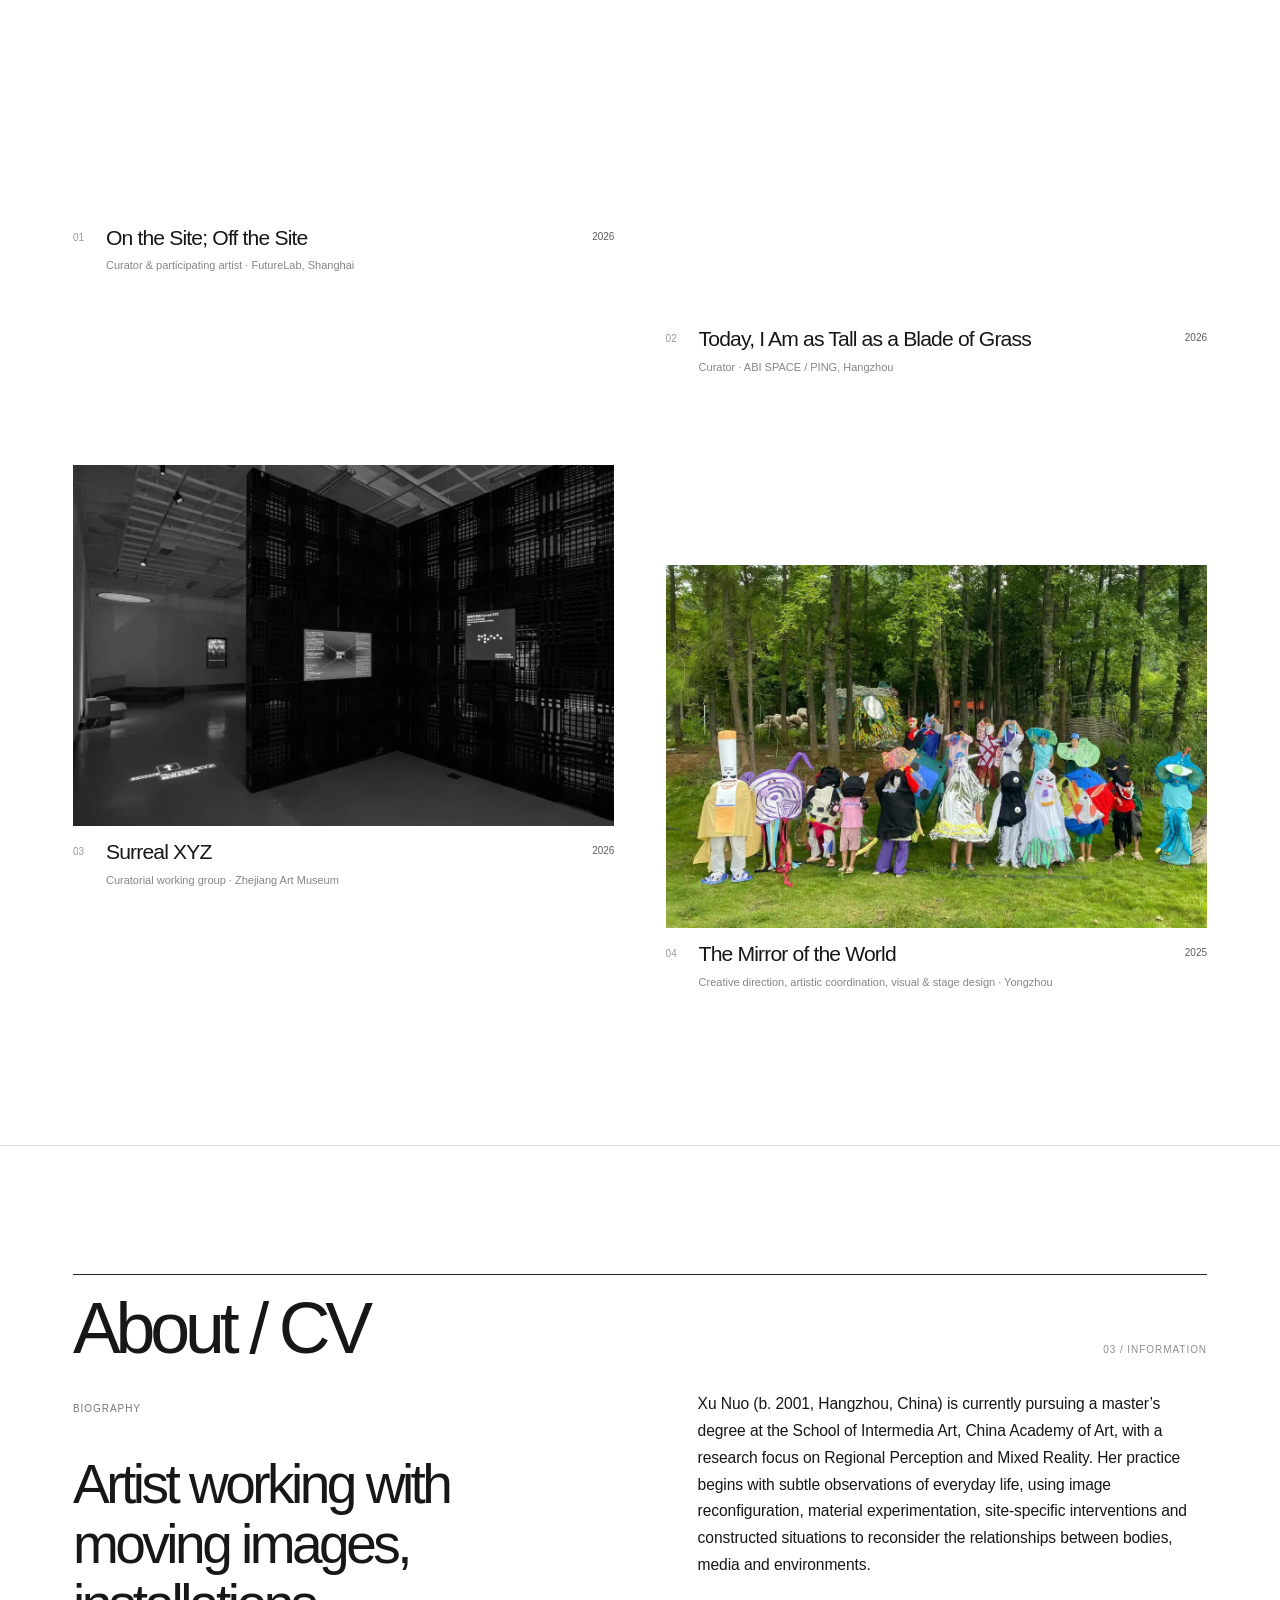
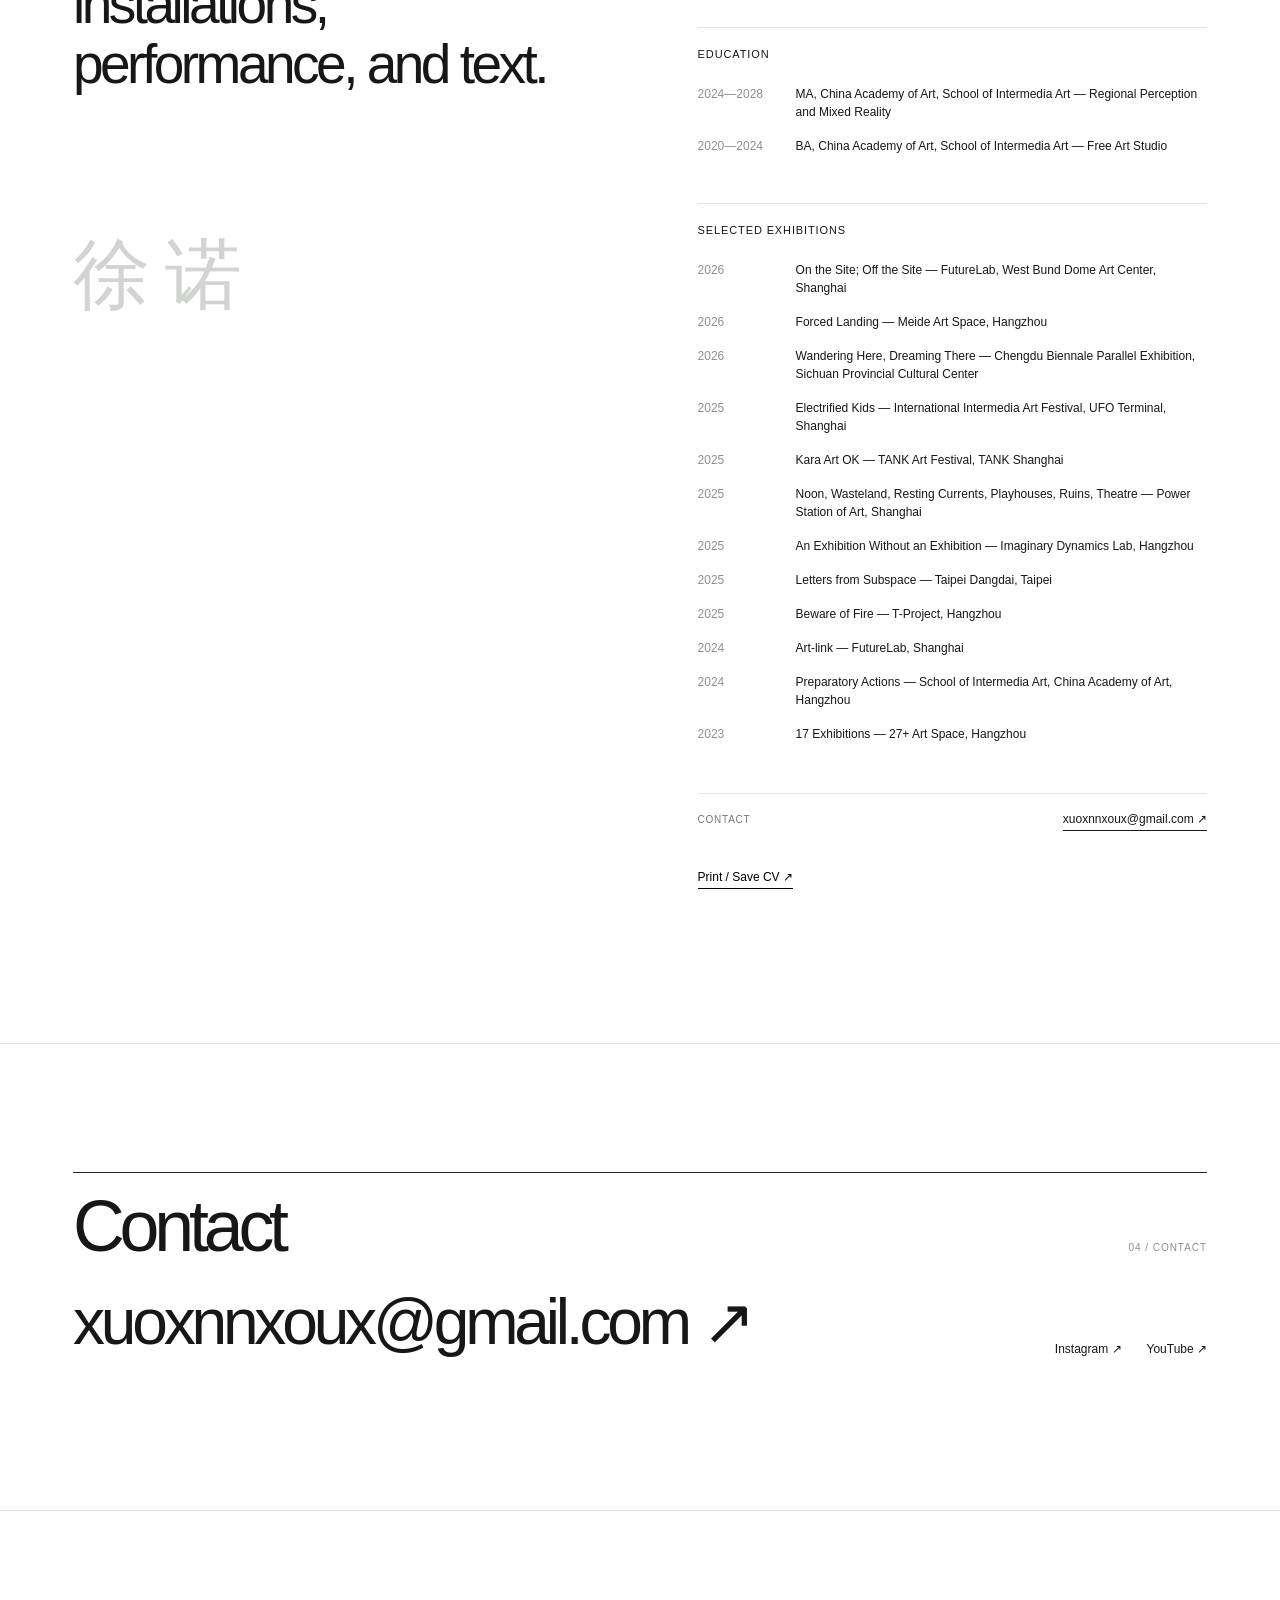
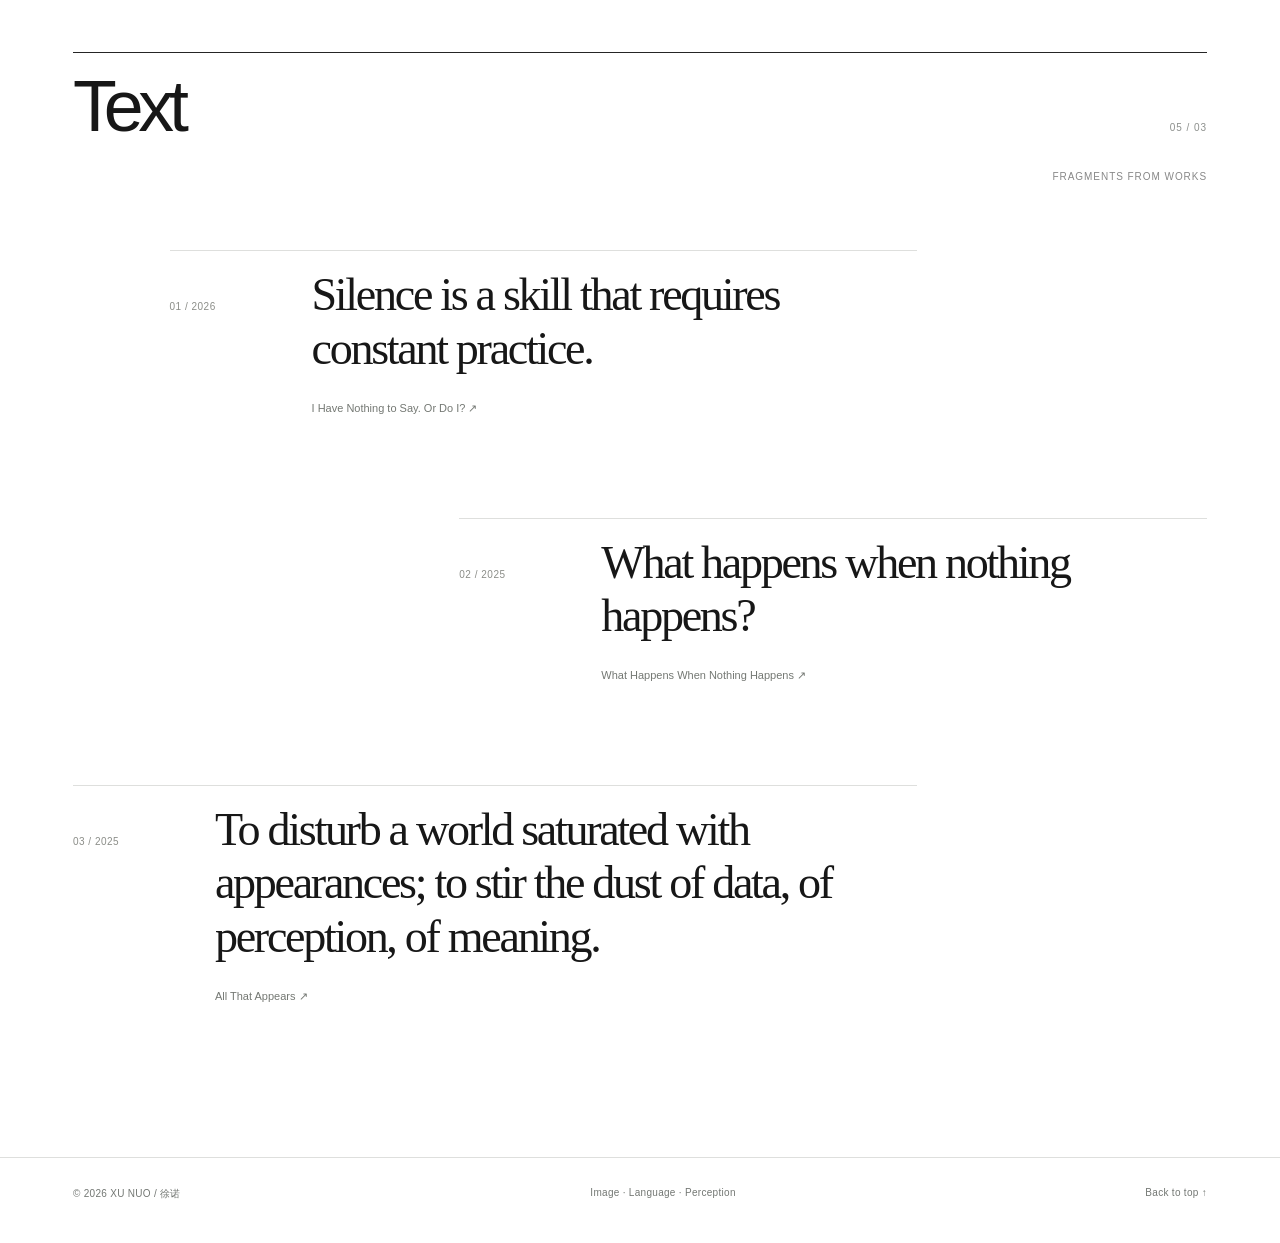
==== commit b2f03488: "Show artwork cards at their native image proportions" ====
--- a/index.html
+++ b/index.html
@@ -11,7 +11,7 @@
   <link rel="canonical" href="https://xuunuuo.github.io/website/">
   <link rel="icon" type="image/svg+xml" href="./favicon.svg">
   <link rel="stylesheet" href="./style.css?v=studio1">
-  <link rel="stylesheet" href="./art-direction.css?v=names-03">
+  <link rel="stylesheet" href="./art-direction.css?v=native-image-ratio-20261119">
   <link rel="stylesheet" href="./name-field.css?v=names-03">
   <link rel="stylesheet" href="./content-v2.css?v=studio-v2">
   <link rel="stylesheet" href="./nav-directory.css?v=nav-20261118-04">
--- a/art-direction.css
+++ b/art-direction.css
@@ -294,3 +294,19 @@
   a,button,[role="button"],#archive-toggle,.viewer-close,.text-action{cursor:pointer}
   input,textarea,select,[contenteditable="true"]{cursor:text}
 }
+
+
+/* Portfolio cards follow each artwork image's native proportions. */
+.work-card .card-img {
+  aspect-ratio: auto !important;
+  height: auto !important;
+  display: block;
+  overflow: visible;
+  background: transparent !important;
+}
+.work-card .card-img img {
+  width: 100%;
+  height: auto !important;
+  aspect-ratio: auto !important;
+  object-fit: contain !important;
+}
